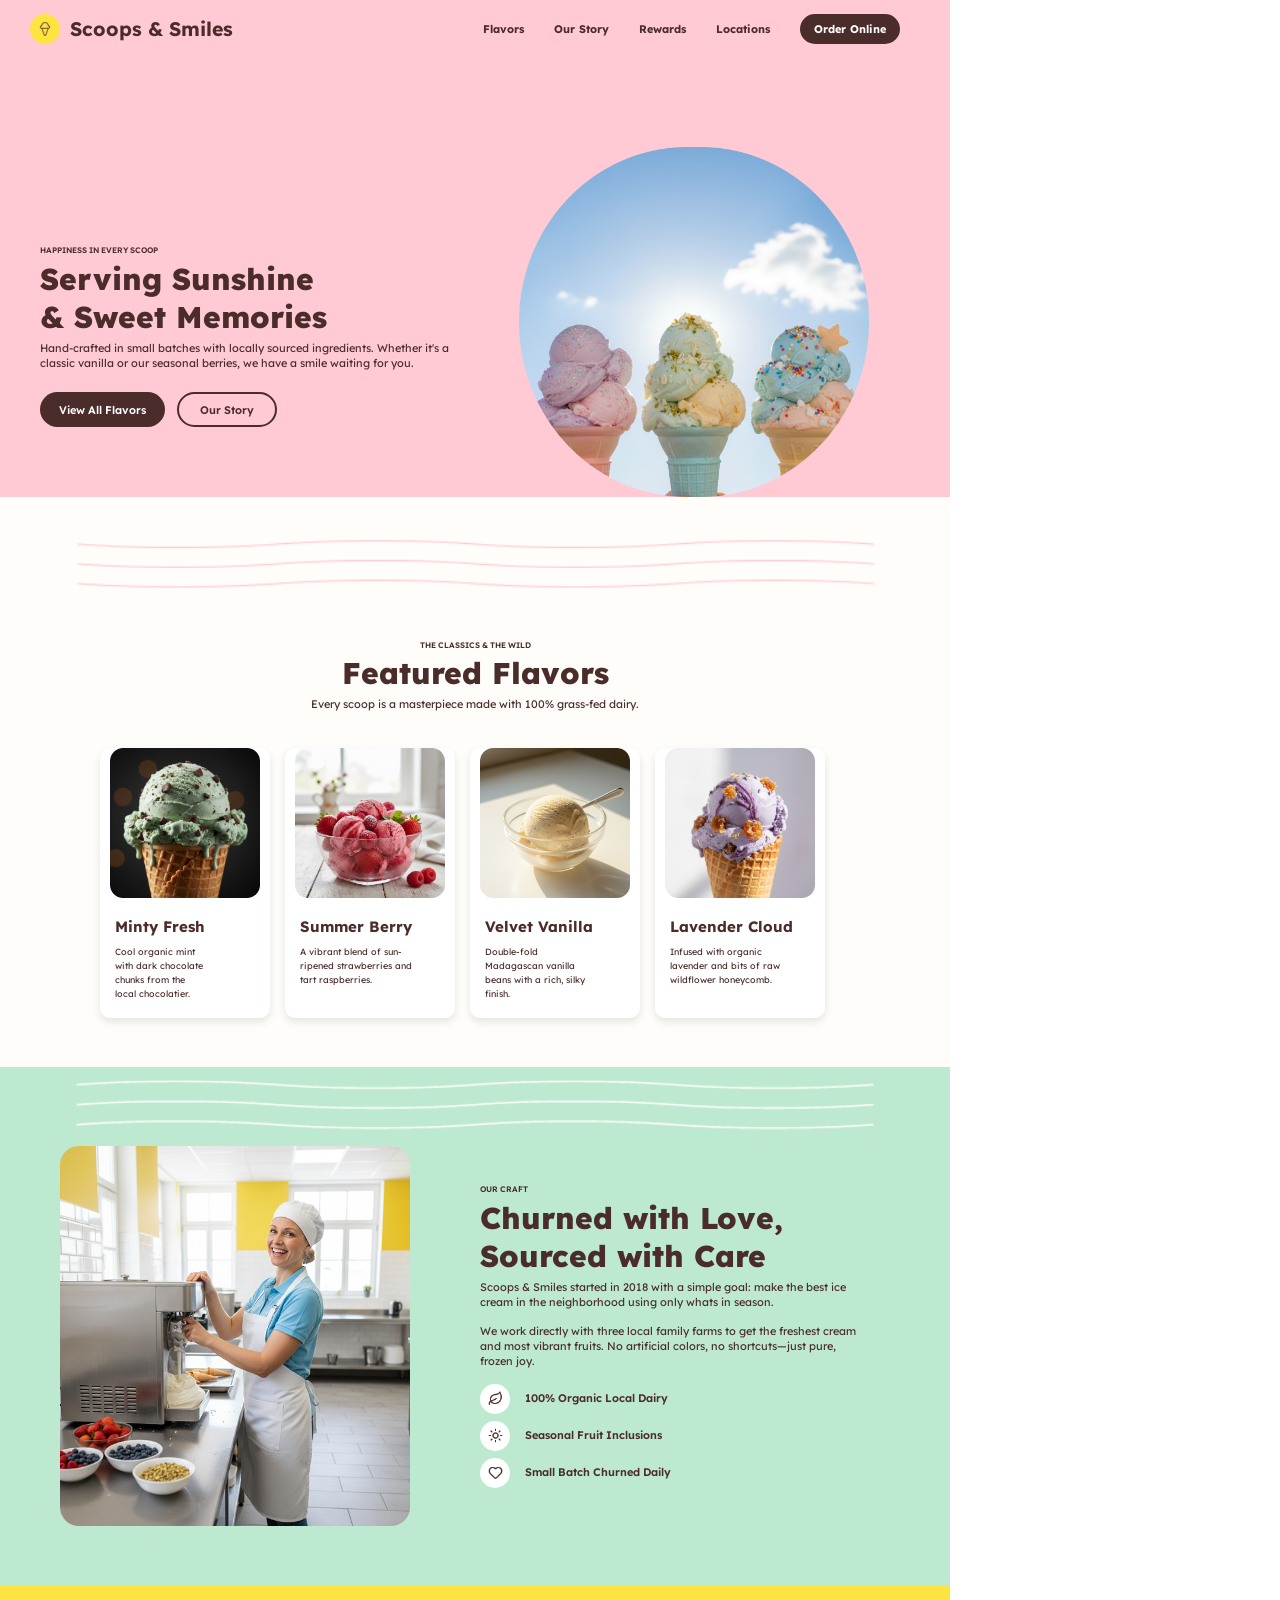
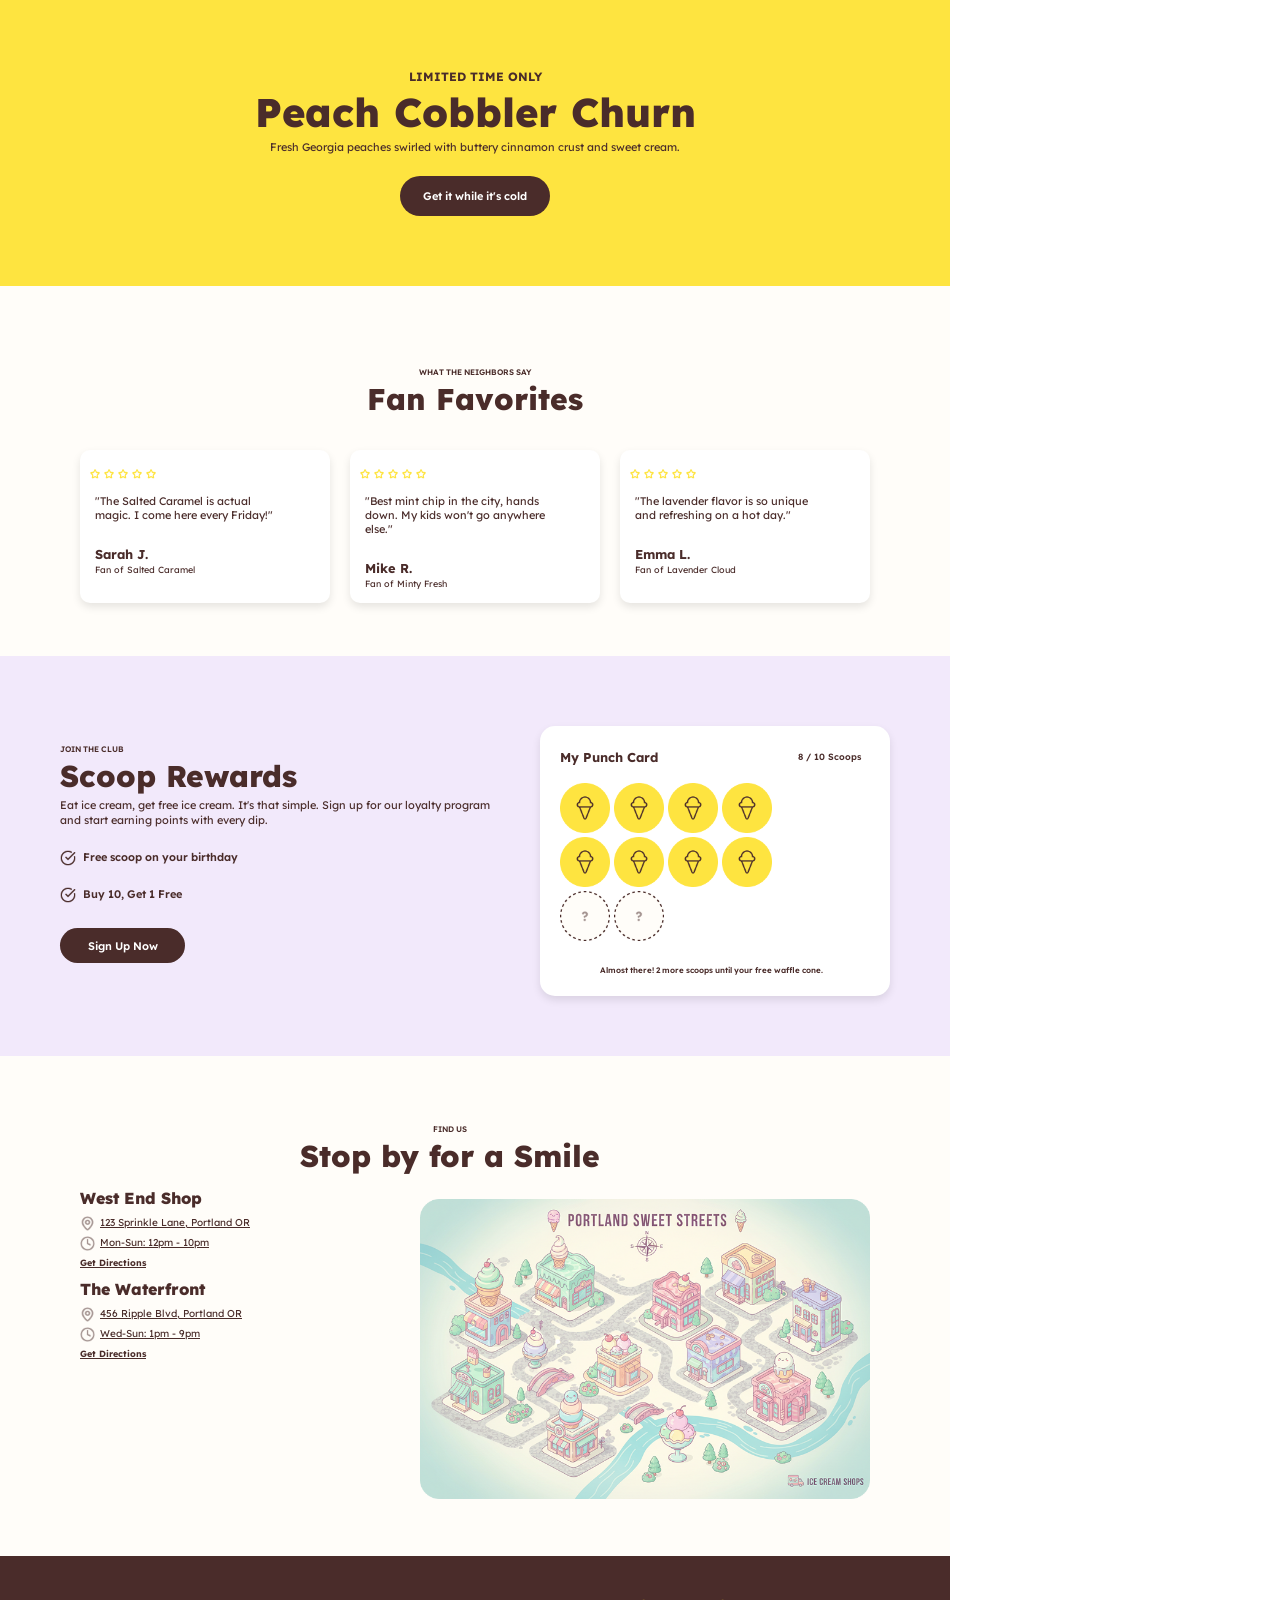
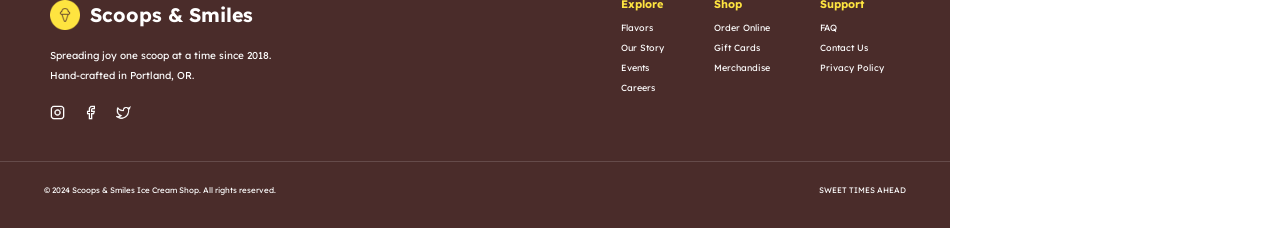
==== index.html @ a2f6dc8b "changed everything back so that formatting would be more consistent" ====
<!DOCTYPE html>
<html lang="en">
    <head>
        <meta charset="UTF-8">
        <title>Scoops and Smiles</title> 
        <!--link to favicon-->
        <link rel="icon" href="images/icecream-punch.png" type="image/png">
        <link rel="stylesheet" href="styles.css" />
    </head>

    <body>
        <div class="page-wrapper">
<!--------------------- NAV BAR --------------------------->
            <div class="navigation">
                <div class="heading">
                    <img src="images/icecream-punch.png" width="30" height="30">
                    <h2 class="title">Scoops & Smiles</h2>
                </div>

                <nav class="navbar">
                    <ul>
                        <li><a href="index.html#flavors">Flavors</a></li>
                        <li>Our Story</li>
                        <li><a href="index.html#rewards">Rewards</a></li>
                        <li><a href="index.html#smile">Locations</a></li>
                        <li class="button">Order Online</li>
                    </ul>
                </nav>
            </div>
<!--------------------- SERVING SUNSHINE --------------------------->
            <div class="serving-sunshine">
                <div class="text">
                    <p class="pretext">HAPPINESS IN EVERY SCOOP</p>
                    <h1 class="main headers">Serving Sunshine <br> & Sweet Memories</h1>
                    <p class="description">Hand-crafted in small batches with locally sourced ingredients. Whether it's a <br>
                    classic vanilla or our seasonal berries, we have a smile waiting for you.</p>
                    <div class="buttons">
                        <button class="btn">View All Flavors</button>
                        <button class="btn2">Our Story</button>
                    </div>
                </div>

                <div class="image">
                    <img src="images/hero-image.png" alt="three ice cream cones" width="350" height="350">
                </div>
            </div>


<!--------------------- FEAATURED FLAVORS --------------------------->
            <!--id gives unique identifier to be used to link to section in navbar-->
            <div id="flavors" class="flavors">
                <div class="text">
                    <div class="image">
                        <img src="images/pin-waves.png" alt="pin waves decal" width="950">
                    </div>
                    <p class="pretext">THE CLASSICS & THE WILD</p>
                    <h1 class="main headers">Featured Flavors</h1>
                    <p class="description">Every scoop is a masterpiece made with 100% grass-fed dairy.</p>
                </div>

                <!-- cards -->
                <div class="card-container">
                    <div class="card">
                        <img src="images/minty-fresh-thumbnail.png" alt="Mint Ice Cream" width="150">
                        <div class="card-content">
                            <h3 class="card-labels">Minty Fresh</h3>
                            <p class="card-descriptions">Cool organic mint<br>
                            with dark chocolate<br>chunks from the<br>local chocolatier.</p>
                        </div>
                    </div>

                    <div class="card">
                        <img src="images/summer-berry-thumbnail.png" alt="Summer Berry Ice Cream" width="150">
                        <div class="card-content">
                            <h3 class="card-labels">Summer Berry</h3>
                            <p class="card-descriptions">A vibrant blend of sun-<br>ripened strawberries and<br>
                            tart raspberries.</p>
                        </div>
                    </div>

                    <div class="card">
                        <img src="images/velvet-vanilla-thumbnail.png" alt="Velvet Vanilla Ice Cream" width="150">
                        <div class="card-content">
                            <h3 class="card-labels">Velvet Vanilla</h3>
                            <p class="card-descriptions">Double-fold<br>Madagascan vanilla<br>
                            beans with a rich, silky<br>finish.</p>
                        </div>
                    </div>

                    <a href="lavender.html" class="card">
                        <img src="images/lavender-cloud-thumbnail.png" alt="Lavender Cloud Ice Cream" width="150">
                        <div class="card-content">
                            <h3 class="card-labels">Lavender Cloud</h3>
                            <p class="card-descriptions">Infused with organic<br>lavender and bits of raw<br>
                            wildflower honeycomb.</p>
                        </div>
                    </a>
                </div>
            </div>



<!--------------------- CHURNED WITH LOVE --------------------------->
            <!-- pin waves image sits between flavors and churned layers-->
            <div class="image-churned">
                <img src="images/pin-waves-churned.png" alt="pin waves decal" width="950">
            </div>
            <!-- pin waves image sits between flavors and churned layers-->



            <div class="churned">
                <div class="image">
                    <img src="images/churned-with-love.png" alt="woman making ice cream" width="350" height="380">
                </div>

                <div class="text">
                    <p class="pretext">OUR CRAFT</p>
                    <h1 class="main headers">Churned with Love, <br> Sourced with Care</h1>
                    <p class="description">Scoops & Smiles started in 2018 with a simple goal: make the best ice <br>
                    cream in the neighborhood using only whats in season.</p>
                    <p class="description 2">We work directly with three local family farms to get the freshest cream<br>
                    and most vibrant fruits. No artificial colors, no shortcuts&mdash;just pure,<br>
                frozen joy.</p>
                    <div class="tips">
                        <div class="image-tips">
                            <img src="images/leaf.png" width="15px" height="15px">
                        </div>
                        <p class="tips">100% Organic Local Dairy</p>
                    </div>
                    <div class="tips">
                        <div class="image-tips">
                            <img src="images/sun.png" width="15px" height="15px">
                        </div>
                        <p class="tips">Seasonal Fruit Inclusions</p>
                    </div>
                    <div class="tips">
                        <div class="image-tips">
                            <img src="images/heart.png" width="15px" height="15px">
                        </div>
                        <p class="tips">Small Batch Churned Daily</p>
                    </div>
                </div>

                
            </div>



<!--------------------- PEACH COBBLER CHURN --------------------------->
            <div class="peach">
                <div class="text">
                    <p class="pretext">LIMITED TIME ONLY</p>
                    <h1 class="main headers">Peach Cobbler Churn</h1>
                    <p class="description">Fresh Georgia peaches swirled with buttery cinnamon crust and sweet cream.</p>
                </div>
                <div class="buttons">
                    <button class="btn">Get it while it's cold</button>
                </div>
            </div>




<!--------------------- FAN FAVORITES --------------------------->
            <div class="fanfaves">
                <div class="text">
                    <p class="pretext">WHAT THE NEIGHBORS SAY</p>
                    <h1 class="main headers">Fan Favorites</h1>
                </div>

                <!--cards-->
                <div class="card-container">
                    <div class="card">
                        <div class="image-star">
                            <img src="images/star.png" alt="Five stars" width="10">
                            <img src="images/star.png" alt="Five stars" width="10">
                            <img src="images/star.png" alt="Five stars" width="10">
                            <img src="images/star.png" alt="Five stars" width="10">
                            <img src="images/star.png" alt="Five stars" width="10">
                        </div>
                        <div class="card-content">
                            <p class="card-descriptions">"The Salted Caramel is actual<br>
                            magic. I come here every Friday!"</p>
                            <h3 class="card-labels">Sarah J.</h3>
                            <p class="card-subtext">Fan of Salted Caramel</p>
                        </div>
                    </div>

                    <div class="card">
                        <div class="image-star">
                            <img src="images/star.png" alt="Five stars" width="10">
                            <img src="images/star.png" alt="Five stars" width="10">
                            <img src="images/star.png" alt="Five stars" width="10">
                            <img src="images/star.png" alt="Five stars" width="10">
                            <img src="images/star.png" alt="Five stars" width="10">
                        </div>
                        <div class="card-content">
                            <p class="card-descriptions">"Best mint chip in the city, hands<br>
                            down. My kids won't go anywhere<br>else."</p>
                            <h3 class="card-labels">Mike R.</h3>
                            <p class="card-subtext">Fan of Minty Fresh</p>
                        </div>
                    </div>

                    <div class="card">
                        <div class="image-star">
                            <img src="images/star.png" alt="Five stars" width="10">
                            <img src="images/star.png" alt="Five stars" width="10">
                            <img src="images/star.png" alt="Five stars" width="10">
                            <img src="images/star.png" alt="Five stars" width="10">
                            <img src="images/star.png" alt="Five stars" width="10">
                        </div>
                        <div class="card-content">
                            <p class="card-descriptions">"The lavender flavor is so unique<br>
                            and refreshing on a hot day."</p>
                            <h3 class="card-labels">Emma L.</h3>
                            <p class="card-subtext">Fan of Lavender Cloud</p>
                        </div>
                    </div>
                </div>
            </div>




<!--------------------- SCOOP REWARDS --------------------------->
            <div id="rewards" class="scoop-rewards">
<!--made rewards-content and punch-card siblings so that they can sit horizontally in a flex box-->
                <div class="rewards">
                    <div class="text">
                        <p class="pretext">JOIN THE CLUB</p>
                        <h1 class="main headers">Scoop Rewards</h1>
                        <p class="description">Eat ice cream, get free ice cream. It's that simple. Sign up for our loyalty program<br>
                        and start earning points with every dip.</p>

                        
                        <div class="reqs">
                            <img src="images/check-circle.png" width="16" height="16">
                            <p class="reqs">Free scoop on your birthday</p>
                        </div>
                        <div class="reqs">
                            <img src="images/check-circle.png" width="16" height="16">
                            <p class="reqs">Buy 10, Get 1 Free</p>
                        </div>
                        

                    </div>

                    <div class="buttons">
                        <button class="btn">Sign Up Now</button>
                    </div>

                </div>

                <!--punch card-->
                <div class="card-container">
                    <div class="card">
                        <div class="card-content">
                            <div class="card-heading">
                                <h3 class="card-title">My Punch Card</h3>
                                <p class="side-text">8 / 10 Scoops</p>
                            </div>
                            <div class="card-row">
                                <img src="images/icecream-punch.png" width="50" height="50">
                                <img src="images/icecream-punch.png" width="50" height="50">
                                <img src="images/icecream-punch.png" width="50" height="50">
                                <img src="images/icecream-punch.png" width="50" height="50">
                            </div>
                            <div class="card-row">
                                <img src="images/icecream-punch.png" width="50" height="50">
                                <img src="images/icecream-punch.png" width="50" height="50">
                                <img src="images/icecream-punch.png" width="50" height="50">
                                <img src="images/icecream-punch.png" width="50" height="50">
                            </div>
                            <div class="card-row">
                                <img src="images/icrecream-punch-blank.png" width="50" height="50">
                                <img src="images/icrecream-punch-blank.png" width="50" height="50">
                            </div>
                            <div class="card-heading">
                                <p class="subtext">Almost there! 2 more scoops until your free waffle cone.</p>
                            </div>
                        </div>

                    </div>
                </div>

            </div>




<!--------------------- STOP BY FOR A SMILE --------------------------->
            <div id="smile" class="smile">
                <div class="text">
                    <p class="pretext">FIND US</p>
                    <h1 class="main headers">Stop by for a Smile</h1>
                </div>

                <div class="locations">
                    <h3 class="location">West End Shop</h3>
                    <div class="address">
                        <img src="images/map-pin.png" width="15" height="15">
                        <p class="addr"><u>123 Sprinkle Lane, Portland OR</u></p>
                    </div>
                    <div class="address">
                        <img src="images/clock.png" width="15" height="15">
                        <p class="addr"><u>Mon-Sun: 12pm - 10pm</u></p>
                    </div>
                    <div class="directions"><u><b>Get Directions</b></u></div>
                    
                    <h3 class="location">The Waterfront</h3>
                    <div class="address">
                        <img src="images/map-pin.png" width="15">
                        <p class="addr"><u>456 Ripple Blvd, Portland OR</u></p>
                    </div>
                    <div class="address">
                        <img src="images/clock.png" width="15">
                        <p class="addr"><u>Wed-Sun: 1pm - 9pm</u></p>
                    </div>
                    <div class="directions"><u><b>Get Directions</b></u></div>
                </div>

                <div class="image">
                    <img src="images/map.png" alt="woman making ice cream" width="450" height="300">
                </div>
            </div>



<!--------------------- FOOTER --------------------------->
            <div class="footer-section">
            <!-- siblings so that they sit horizontally in a flexbox-->
            <div class="footer">
                <div class="left-section">
                    <div class="heading">
                        <img src="images/icecream-punch.png" width="30" height="30">
                        <h2 class="title">Scoops & Smiles</h2>
                    </div>
                    <p class="description">Spreading joy one scoop at a time since 2018.<br>
                    Hand-crafted in Portland, OR.</p>
                    <div class="socials">
                        <img src="images/instagram.png" width="15" height="15">
                        <img src="images/facebook.png" width="15" height="15">
                        <img src="images/twitter.png" width="15" height="15">
                    </div>
                </div>

                <div class="right-section">
                    <div class="one-third">
                        <h3 class="heading"><b>Explore</b></h3>
                        <p class="subtext">Flavors</p>
                        <p class="subtext">Our Story</p>
                        <p class="subtext">Events</p>
                        <p class="subtext">Careers</p>
                    </div>
                    <div class="one-third">
                        <h3 class="heading"><b>Shop</b></h3>
                        <p class="subtext">Order Online</p>
                        <p class="subtext">Gift Cards</p>
                        <p class="subtext">Merchandise</p>
                    </div>
                    <div class="one-third">
                        <h3 class="heading"><b>Support</b></h3>
                        <p class="subtext">FAQ</p>
                        <p class="subtext">Contact Us</p>
                        <p class="subtext">Privacy Policy</p>
                    </div>
                </div>
            </div>

            <div class="footer-bottom">
                <p>© 2024 Scoops & Smiles Ice Cream Shop. All rights reserved.</p>
                <p>SWEET TIMES AHEAD</p>
            </div>
        </div>

    </body>


</html>
---- styles.css ----
/*----------------- overall structure --------------------*/
/* @import url('https://fonts.googleapis.com/css2?family=Inter:wght@500,600,800&display=swap'); */
@import url('https://fonts.googleapis.com/css2?family=Lexend+Deca:wght@100..900&display=swap'); /* main header and pretext font */
@import url('https://fonts.googleapis.com/css2?family=Figtree:ital,wght@0,300..900;1,300..900&family=Lexend+Deca:wght@100..900&display=swap'); /*descriptions font*/
body {
    margin: 0;
    /* font-family: 'Inter', sans-serif; */
    color: #4A2C2A;
    max-width:fit-content;

    /* claude-given fix for scaling & viewport issues*/
    overflow-x: hidden;
}

/* last minute fix for improper website scaling */
.page-wrapper{
    width: 950px;
    transform-origin: top left;
    transform: scale(calc(100vw / 950px));
}


.pretext {
    font-family: "Lexend Deca", sans-serif;
    font-optical-sizing: auto;
    font-style: normal;
    font-weight: 600;
    font-size: 8px;
    margin-bottom: 3px;
}

.main.headers { /* class selector for all main headers */
    font-family: "Lexend Deca", sans-serif;
    font-optical-sizing: auto;
    font-style: normal;
    font-weight: 800;
    font-size: 30px;
    margin-top: 2px;
    margin-bottom: 2px;
}

.description {
    font-family: "Lexend Deca", sans-serif;
    font-optical-sizing: auto;
    font-style: normal;
    font-weight: 400;
    font-size: 11px;
    margin-top: 3px;
    line-height: 15px;
}

/* might be useless */
.buttons {
    font-family: "Lexend Deca", sans-serif;
    font-optical-sizing: auto;
    font-style: normal;
}

/* Hover effect for all cards on the page*/
.card:hover {
    transform: translateY(-5px);
    box-shadow: 0 8px 16px rgba(0,0,0,0.2);
}

/*----------------- navigation specific overrides ------------*/

.navigation {
    display: flex;
    font-family: "Lexend Deca", sans-serif;
    font-optical-sizing: auto;
    font-style: normal;
    gap: 250px;
    padding-left: 30px;
    align-items: center;
    background-color:#FFCAD4;
}

.navigation .heading{
    display: flex;
    align-items: center;
    gap: 10px;
    font-size: 13px;
}

.navigation .navbar ul {
    display: flex;
    align-items: center;
    gap: 30px;
    font-size: 11px;
    font-weight: 700;
    list-style: none;
    margin: 0;
    padding: 0;
}

.navigation .navbar a {
    text-decoration: none; /* Remove underline from link */
    color: inherit; /* Keep text color */
}

.navigation .navbar .button {
    display: flex;
    align-items: center;
    justify-content: center;
    color: white;
    border-radius: 20px;
    height: 30px;
    width: 100px;
    background-color: #4A2C2A;
}


/*----------------- serving sunshine specific overrides ------------*/

.serving-sunshine .text{
    display: flex;
    flex-direction: column; /* text blocks and buttons on top of e/o */
    margin-top: 180px;
}

.serving-sunshine .buttons{
    display: flex;
    gap: 12px;
    margin-top: 10px;
}

.serving-sunshine .buttons .btn{
    font-family: "Lexend Deca", sans-serif;
    font-optical-sizing: auto;
    font-style: normal;
    font-size: 11px;
    font-weight: 600;
    color: white;
    border: 6px;
    border-radius: 20px;
    height: 35px;
    width: 125px;
    background-color: #4A2C2A;
}

.serving-sunshine .buttons .btn2{
    font-family: "Lexend Deca", sans-serif;
    font-optical-sizing: auto;
    font-style: normal;
    font-size: 11px;
    font-weight: 600;
    color: #4A2C2A;
    border-style: solid;
    border-width: 2px;
    border-color: #4A2C2A;
    border-radius: 20px;
    height: 35px;
    width: 100px;
    background-color: #FFCAD4 ;
}

.serving-sunshine .image{
    padding-left: 70px;
    padding-top: 90px;
}

.serving-sunshine {
    background-color: #FFCAD4;
    display: flex; /* horiztonal layout by default*/
    align-items: flex-start; /* controls vertical position */
    justify-content: flex-start;    /* controls horizontal position position (defaults to flex-direction:row) */
    height: 440px;
    padding-left: 40px;
    
    
}

/*----------------- flavors specific overrides ------------*/

.flavors .text{
    display: flex;
    flex-direction: column;
    
}

.flavors .pretext{
    margin-bottom: 2px;
}

.flavors .main.headers{
    margin-top: 2px;
}

.flavors .image {
    display: flex;
    padding-bottom: 30px;
}

.flavors .card-container{
    display: flex;
    gap: 15px;
    justify-content: space-between;
    align-items: flex-end;
    margin-left: 100px;
    margin-top: 25px;
    margin-bottom: 20px;
}

.flavors .card-container .card {
    background-color: #fff;
    border-radius: 10px;
    box-shadow: 0 4px 8px rgba(0,0,0,0.1);
    width: 170px;
    height: 270px;

    /* for link to flavor page*/
    text-decoration: none; /* Remove underline from link */
    color: inherit; /* Keep text color */
}

.flavors .card-container .card .card-content{
    font-family: "Lexend Deca", sans-serif;
    font-optical-sizing: auto;
    font-style: normal;
    text-align: left;
    font-size: 11px;
    margin-left: 15px;
}

.flavors .card-container .card .card-content .card-labels{
    font-size: 15px;
    margin-bottom: 0px;
}

.flavors .card-container .card .card-content .card-descriptions{
    font-size: 9px;
    margin-bottom: 0px;
    line-height: 14px;
}


.flavors {
    background-color: #FFFDF9;
    display: flex;
    flex-direction: column;
    align-items: flex-start;
    justify-content: center;
    text-align: center;
    height: 570px;
}

/*----------------- churned specific overrides ------------*/
.churned .text{
    display: flex;
    flex-direction: column;
    margin-top: 30px;
}

.churned .image{
    padding-right: 70px; /*space between image and text */
}

.churned .tips{
    display: flex;
    justify-content: left;
    align-items: center;
    gap: 15px;

    /* tip labels or text */
    font-family: "Lexend Deca", sans-serif;
    font-optical-sizing: auto;
    font-style: normal;
    font-weight: 600;
    font-size: 11px;
    line-height: 15px;
}

.churned .tips .image-tips{
    display: flex;
    align-items: center;
    justify-content: center;
    background-color: white;
    border-radius: 20px;
    width: 30px;
    height: 30px;
}

.churned {
    background-color: #BDE9D1;
    display: flex;
    align-items: flex-start;
    padding-top: 5px;
    justify-content: flex-start;
    padding-left: 60px;
    height: 440px;
}

.image-churned{
    display: flex;
    flex-direction: column;
}

/*----------------- peach specific overrides ------------*/

.peach .text .pretext {
    font-size: 12px;
    font-weight: 700;
}
.peach .main.headers{
    font-size: 40px;
}

.peach .buttons {
    margin-top: 10px;
}

.peach .buttons .btn{
    font-family: "Lexend Deca", sans-serif;
    font-optical-sizing: auto;
    font-style: normal;
    font-size: 11px;
    font-weight: 600;
    color: white;
    border: 6px;
    border-radius: 20px;
    height: 40px;
    width: 150px;
    background-color: #4A2C2A;
}

.peach {
    background-color: #FEE440;
    display: flex;
    flex-direction: column;
    align-items: center;
    justify-content: center;
    text-align: center;
    height: 300px;
}

/*----------------- fanfaves specific overrides ------------*/

.fanfaves .card-container{
    display: flex;
    gap: 20px;
    text-align: left;
    margin-top: 30px;
    align-items: stretch;
}

.fanfaves .card-container .card{
    background-color: #fff;
    border-radius: 10px;
    box-shadow: 0 4px 8px rgba(0,0,0,0.1);
    overflow: hidden;
    width: 250px;
    /*height: 150px;*/
    display: flex;
    flex-direction: column;
    flex: 1;
}

.fanfaves .card-container .card .image-star{
    margin-left: 10px;
    margin-top: 15px;
}

.fanfaves .card-container .card .card-content{
    display: flex;
    flex-direction: column;
    font-family: "Lexend Deca", sans-serif;
    font-optical-sizing: auto;
    font-style: normal;
    text-align: left;
    font-size: 11px;
    margin-left: 15px;
    margin-bottom: 5px;
    flex-grow: 1;
}

.fanfaves .card-container .card .card-content .card-subtext{
    margin-top: -10px;
    font-size: 9px;
}

.fanfaves {
    background-color: #FFFDF9;
    display: flex;
    flex-direction: column;
    align-items: center;
    padding-top: 20px;
    justify-content: center;
    text-align: center;
    height: 350px;
}

/*----------------- rewards specific overrides ------------*/

.rewards .reqs{
    display: flex;
    align-items: center;
    gap: 7px;

    /* tip labels or text */
    font-family: "Lexend Deca", sans-serif;
    font-optical-sizing: auto;
    font-style: normal;
    font-weight: 600;
    font-size: 11px;
    line-height: 15px;
}

.rewards .buttons .btn{
    font-family: "Lexend Deca", sans-serif;
    font-optical-sizing: auto;
    font-style: normal;
    font-size: 11px;
    font-weight: 600;
    color: white;
    border: 6px;
    border-radius: 20px;
    height: 35px;
    width: 125px;
    background-color: #4A2C2A;
    margin-top: 15px;
}

.rewards .card-container{
    display: flex;
    text-align: left;
}

.scoop-rewards .card-container .card{
    background-color: #fff;
    border-radius: 15px;
    box-shadow: 0 4px 8px rgba(0,0,0,0.1);
    overflow: hidden;
    width: 350px;
    height: 270px;
    
    margin-top: 70px;
    margin-left: 50px;
}

.scoop-rewards .card-container .card .card-content{
    margin-left: 20px;
    margin-top: 10px;
}

.scoop-rewards .card-container .card .card-content .card-heading{
    display:flex;
    align-items: center;
    gap: 140px;
/* font used for card*/
    font-family: "Lexend Deca", sans-serif;
    font-optical-sizing: auto;
    font-style: normal;
    font-size: 11px;
    font-weight: 600;
    color: #4A2C2A;

    margin-bottom: 5px;
}

.scoop-rewards .card-container .card .card-content .card-heading .side-text{
    font-size: 9px;
}

.scoop-rewards .card-container .card .card-content .card-heading .subtext{
    font-size: 8px;
    margin-left: 40px;
    margin-top: 20px;
}



.rewards {
    display: flex;
    flex-direction: column;
    align-items: flex-start; /* vertical alignment */
    padding-top: 80px;
    justify-content: flex-start; /* horizontal alignment */
    padding-left: 60px;
    text-align: left;
    height: 320px;
}

.scoop-rewards{
    display: flex;
    background-color: #F2E9FB;
}

/*----------------- smile specific overrides ------------*/

.smile .main.headers{
}

.smile .locations {
    display: flex;
    flex-direction: column;
    text-align: left;
    justify-content: flex-start;
    margin-left: -220px;

    font-family: "Lexend Deca", sans-serif;
    font-optical-sizing: auto;
    font-style: normal;
    line-height: 10px;
    
    
}

.smile .locations .location{
    margin-bottom: 5px;
    font-size: 16px;
    font-weight: 800;
}

.smile .locations .address{
    display: flex;
    align-items: center;
    margin-bottom: -10px;
    gap: 5px;
    font-size: 10px;
    font-weight: 400;
}

.smile .locations .directions{
    font-size: 9px;
    margin-top: 10px;
}

.smile .image{
    margin-top: -160px; /*negative because of default positive padding*/
    padding-left: 120px;
}
.smile {
    background-color: #FFFDF9;
    display: flex;
    flex-direction: column; /* makes text and image stack on top of e/o, instead of side by side */
    align-items: flex-start;
    padding-top: 60px;
    justify-content: flex-start;
    padding-left: 300px;
    text-align: center;
    height: 440px;
}

/*----------------- footer specific overrides ------------*/

.footer-section{
    background-color: #4A2C2A;
    font-family: "Lexend Deca", sans-serif;
    font-optical-sizing: auto;
    font-style: normal;
    color: white;

}
.footer {
    display: flex;
    gap: 350px;
    padding-left: 50px;
    padding-top: 30px;
    height: 150px;
}

.footer .left-section{
    display: flex;
    flex-direction: column;
}

.footer .left-section .heading{
    display: flex;
    align-items: center;
    gap: 10px;
    font-size: 13px;
}

.footer .left-section .description{
    font-size: 10px;
    line-height: 20px;
}

.footer .left-section .socials{
    display: flex;
    gap: 18px;
    margin-top: 9px;
}

.footer .right-section{
    display: flex;
    gap: 50px;
    font-size: 9px;
}

.footer .right-section .heading{
    color: #FEE440;
    font-size: 11px;
}

.footer-section .footer-bottom {
    border-top: 1px solid rgba(255, 255, 255, 0.15); /* subtle line, matches dark bg */
    padding-top: 15px;
    margin-top: 25px;
    padding-bottom: 25px;
    display: flex;
    justify-content: space-evenly;
    gap: 500px;
    align-items: center;

    font-size: 8px;
}
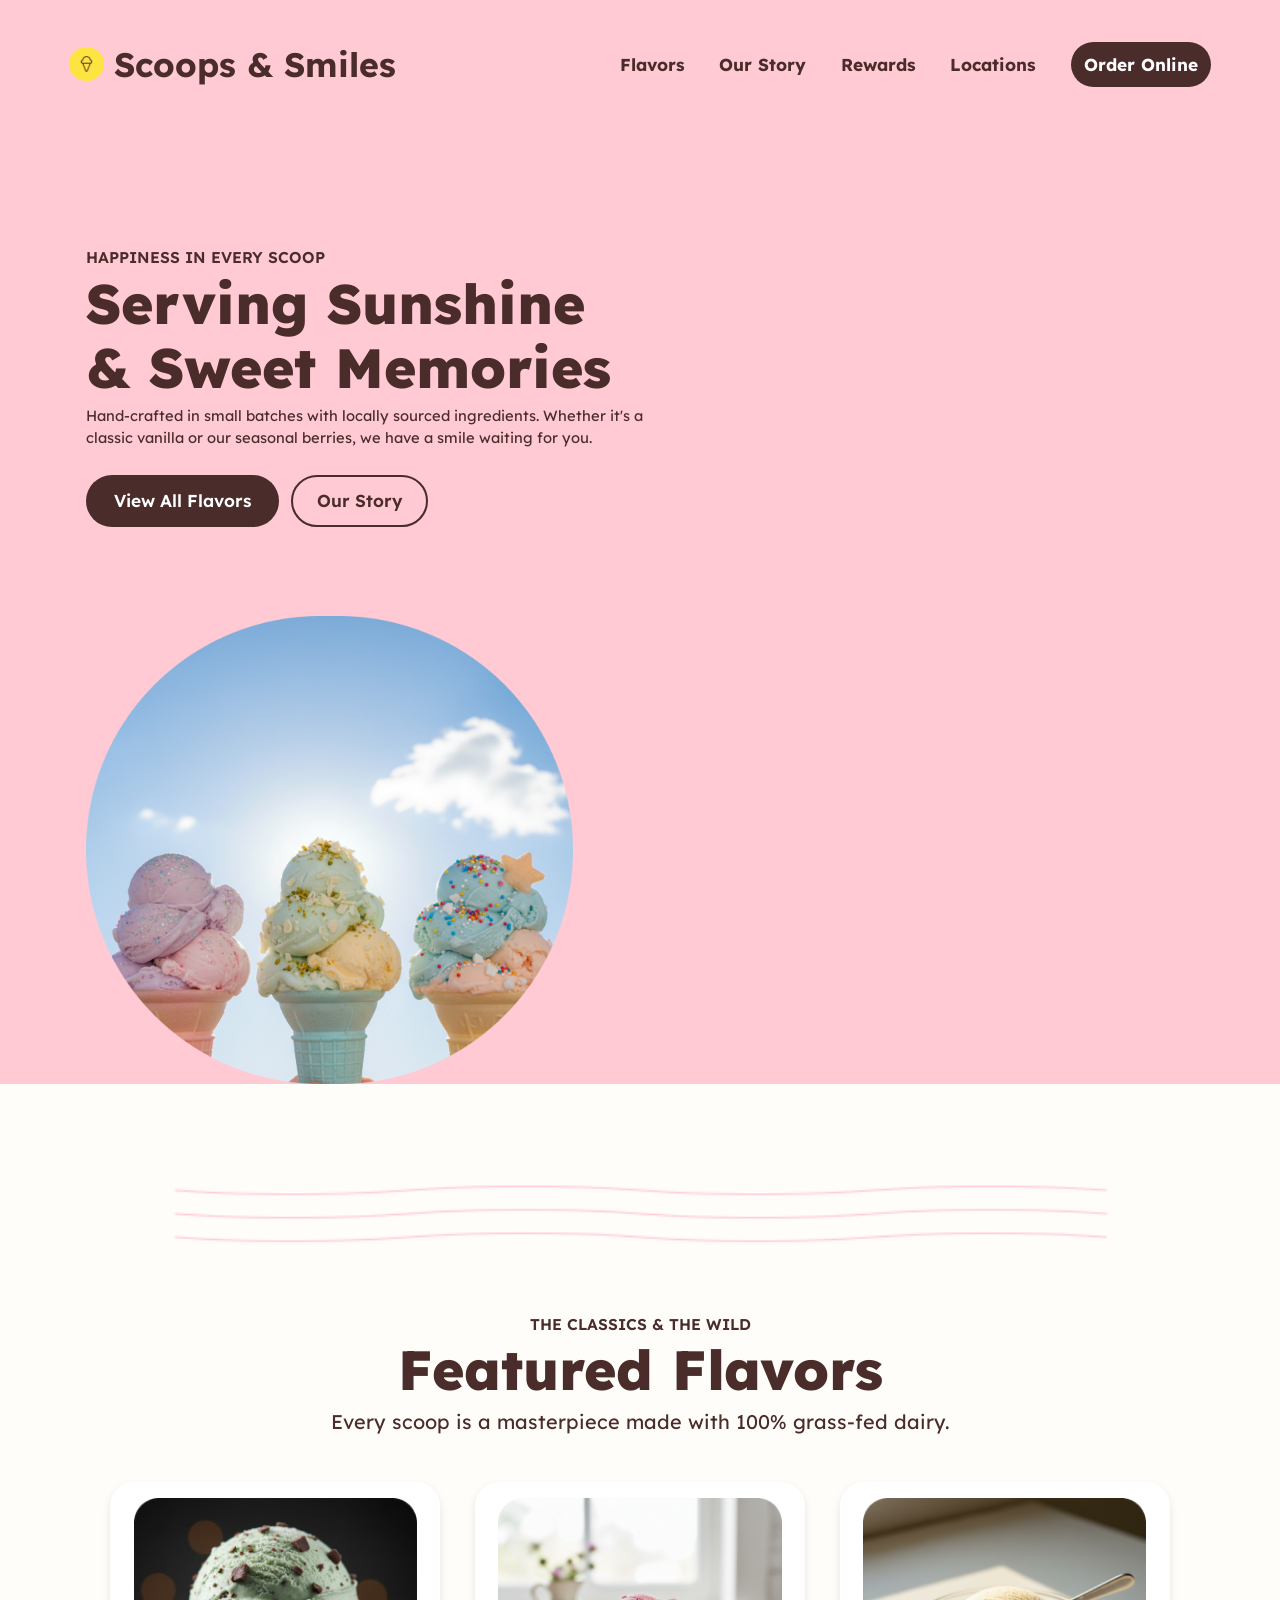
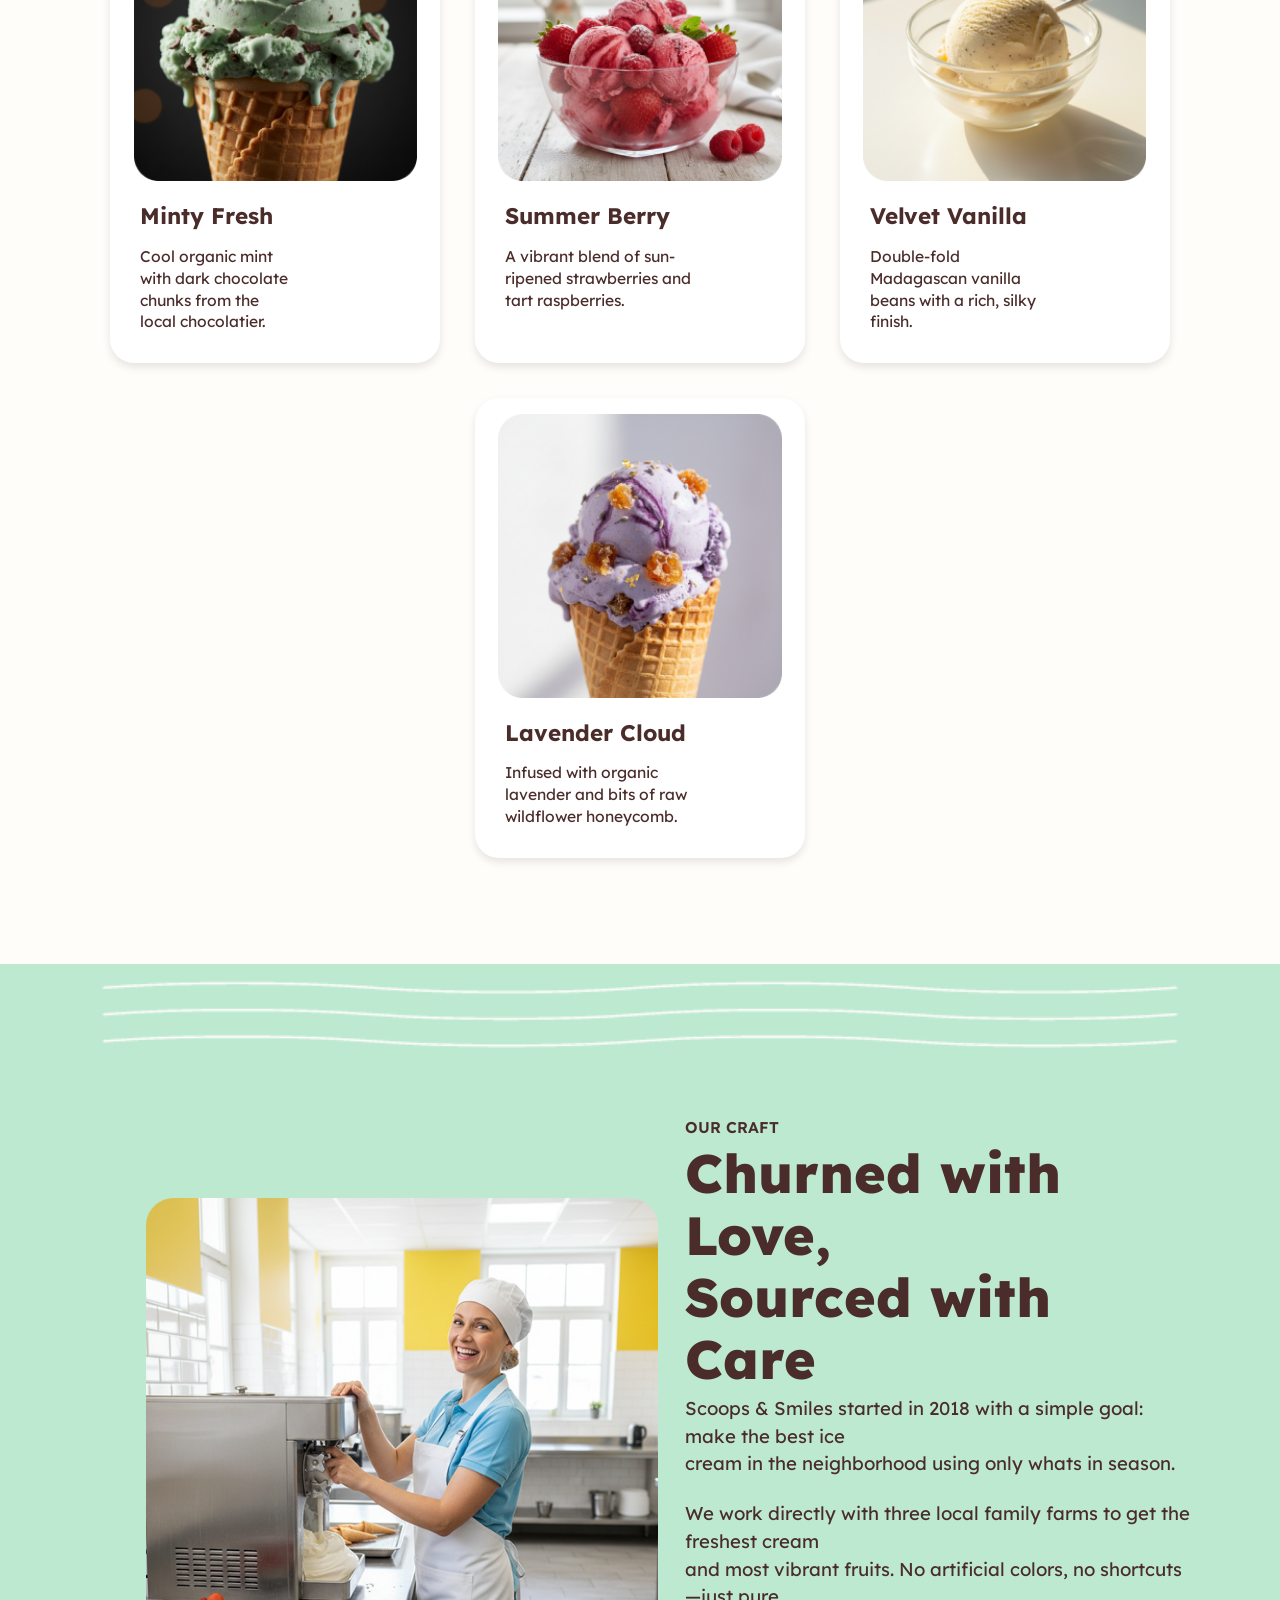
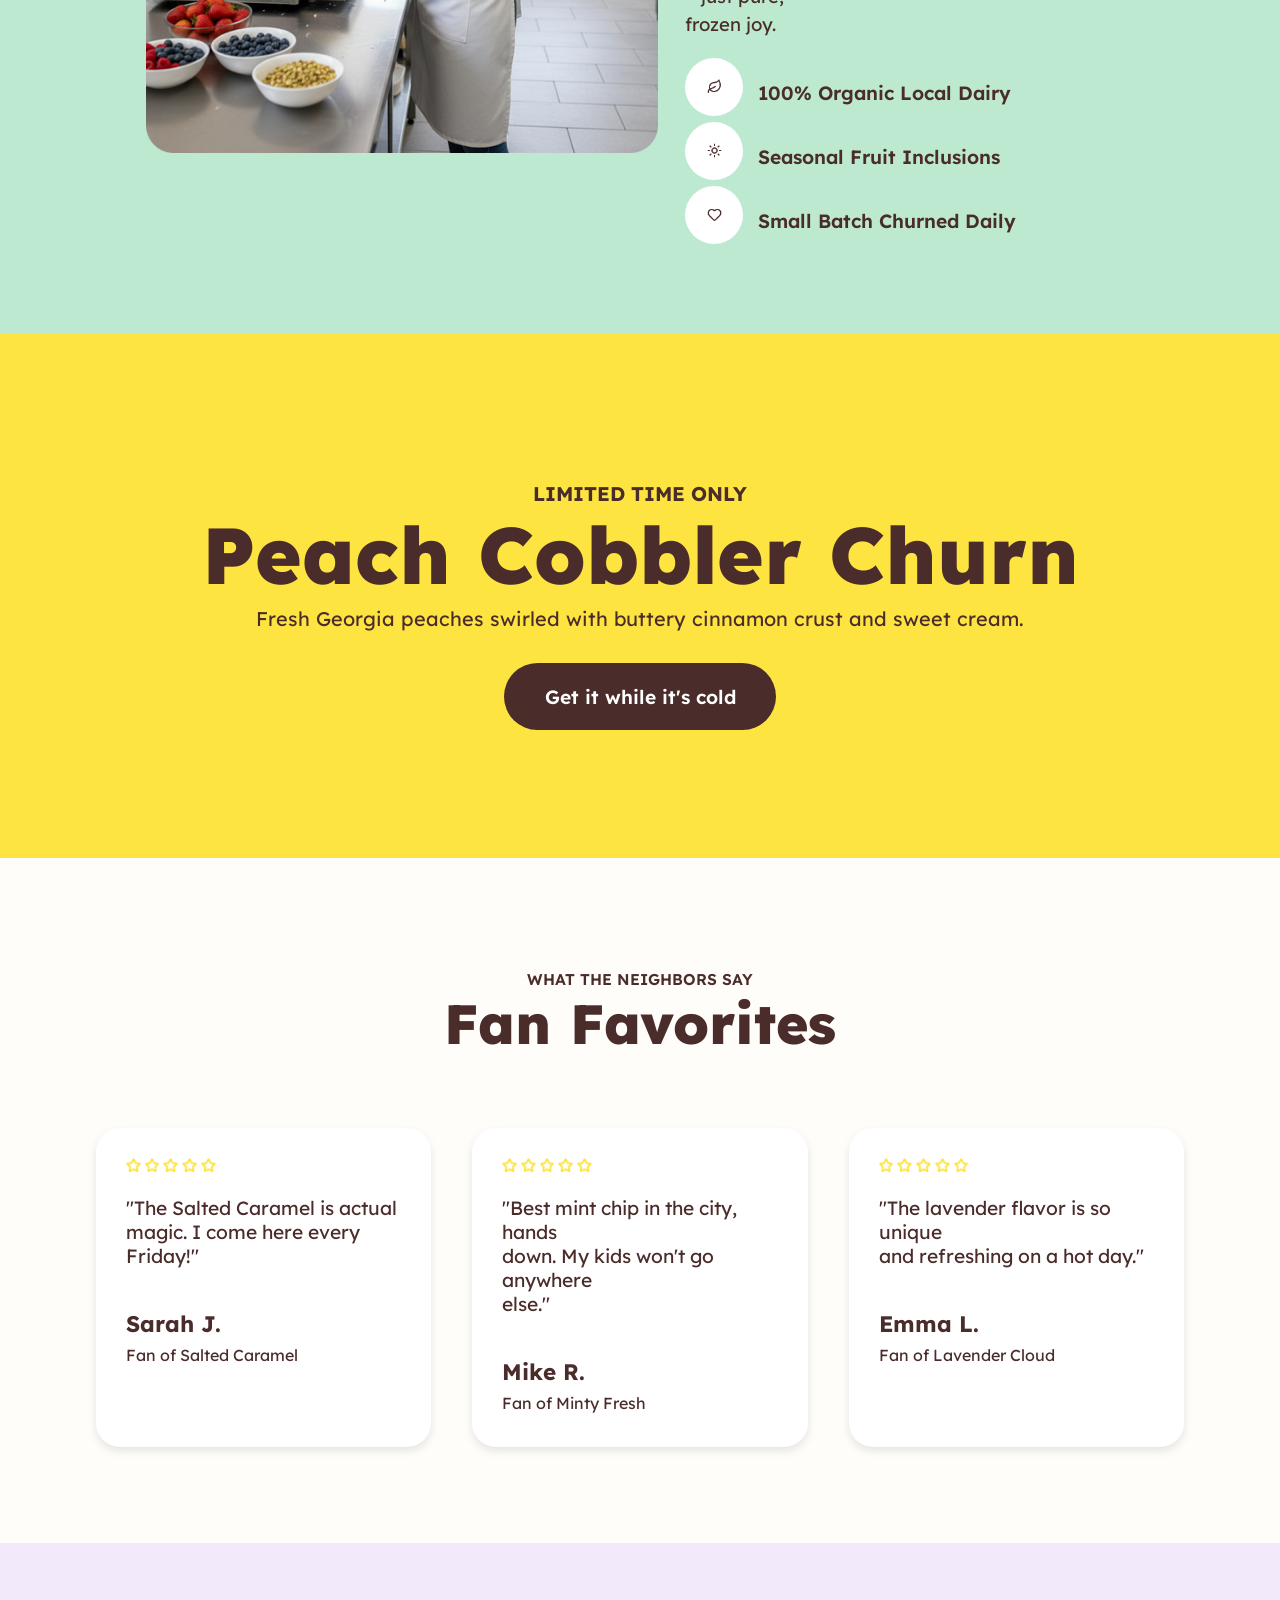
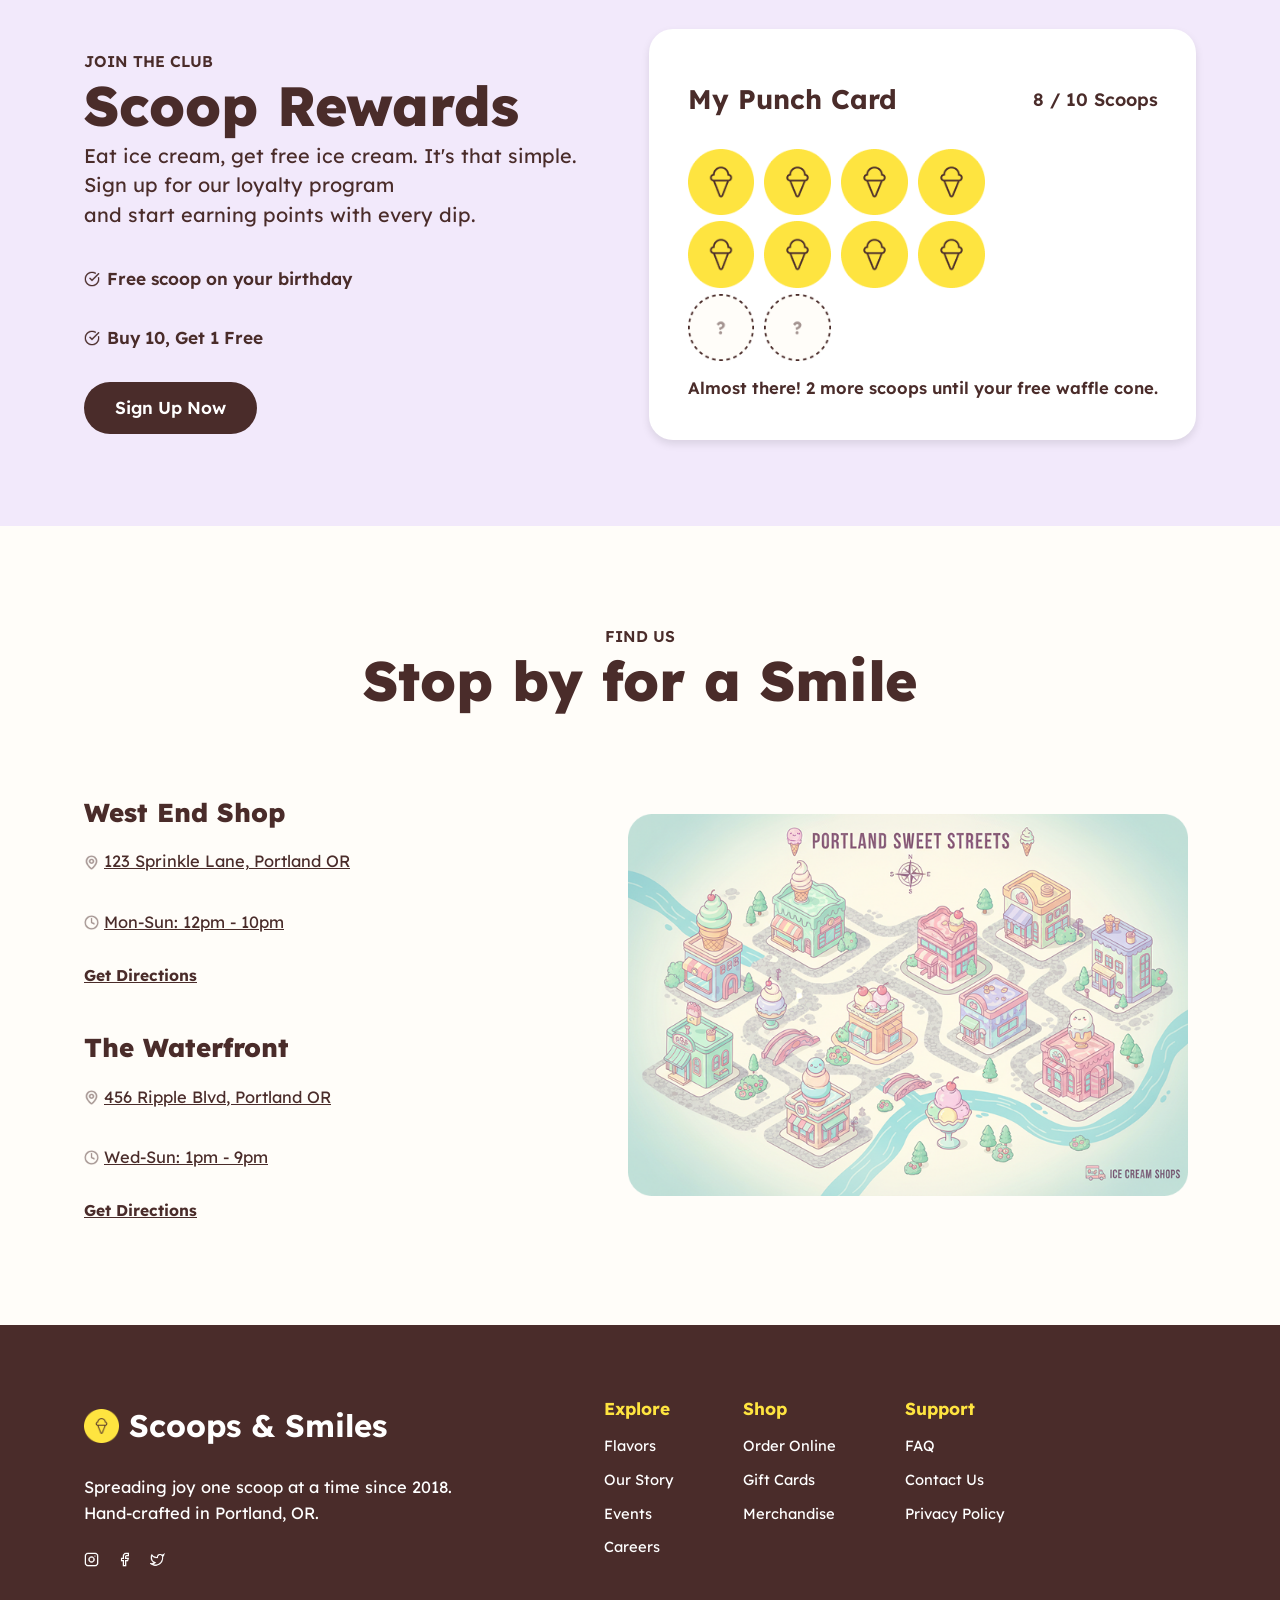
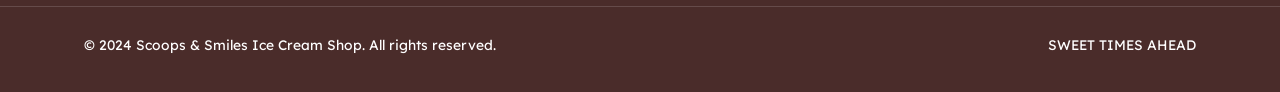
==== commit 53b38bb5: "added extra css file" ====
--- a/index.html
+++ b/index.html
@@ -2,17 +2,20 @@
 <html lang="en">
     <head>
         <meta charset="UTF-8">
+        <meta name="viewport" content="width=device-width, initial-scale=1.0">
         <title>Scoops and Smiles</title> 
         <!--link to favicon-->
         <link rel="icon" href="images/icecream-punch.png" type="image/png">
-        <link rel="stylesheet" href="styles.css" />
+        <link rel="stylesheet" href="styles3.css" />
     </head>
 
     <body>
         <div class="page-wrapper">
 <!--------------------- NAV BAR --------------------------->
+            <!-- REUSABLE component candidate: site navigation/header used across pages. -->
             <div class="navigation">
                 <div class="heading">
+                    <!-- REUSABLE component candidate: brand logo + site title. -->
                     <img src="images/icecream-punch.png" width="30" height="30">
                     <h2 class="title">Scoops & Smiles</h2>
                 </div>
@@ -35,6 +38,7 @@
                     <p class="description">Hand-crafted in small batches with locally sourced ingredients. Whether it's a <br>
                     classic vanilla or our seasonal berries, we have a smile waiting for you.</p>
                     <div class="buttons">
+                        <!-- REUSABLE component candidate: primary/secondary button pair. -->
                         <button class="btn">View All Flavors</button>
                         <button class="btn2">Our Story</button>
                     </div>
@@ -60,6 +64,7 @@
 
                 <!-- cards -->
                 <div class="card-container">
+                    <!-- REUSABLE component candidate: flavor card with image, title, and description. -->
                     <div class="card">
                         <img src="images/minty-fresh-thumbnail.png" alt="Mint Ice Cream" width="150">
                         <div class="card-content">
@@ -70,6 +75,7 @@
                     </div>
 
                     <div class="card">
+                        <!-- Same flavor card pattern; only the image/text changes. -->
                         <img src="images/summer-berry-thumbnail.png" alt="Summer Berry Ice Cream" width="150">
                         <div class="card-content">
                             <h3 class="card-labels">Summer Berry</h3>
@@ -79,6 +85,7 @@
                     </div>
 
                     <div class="card">
+                        <!-- Same flavor card pattern; only the image/text changes. -->
                         <img src="images/velvet-vanilla-thumbnail.png" alt="Velvet Vanilla Ice Cream" width="150">
                         <div class="card-content">
                             <h3 class="card-labels">Velvet Vanilla</h3>
@@ -88,6 +95,7 @@
                     </div>
 
                     <a href="lavender.html" class="card">
+                        <!-- Same flavor card pattern, but wrapped in a link for navigation. -->
                         <img src="images/lavender-cloud-thumbnail.png" alt="Lavender Cloud Ice Cream" width="150">
                         <div class="card-content">
                             <h3 class="card-labels">Lavender Cloud</h3>
@@ -122,6 +130,7 @@
                     <p class="description 2">We work directly with three local family farms to get the freshest cream<br>
                     and most vibrant fruits. No artificial colors, no shortcuts&mdash;just pure,<br>
                 frozen joy.</p>
+                    <!-- REUSABLE component candidate: icon + short text benefit/tip row. -->
                     <div class="tips">
                         <div class="image-tips">
                             <img src="images/leaf.png" width="15px" height="15px">
@@ -150,6 +159,7 @@
 <!--------------------- PEACH COBBLER CHURN --------------------------->
             <div class="peach">
                 <div class="text">
+                    <!-- REUSABLE component candidate: section heading block with pretext, title, and description. -->
                     <p class="pretext">LIMITED TIME ONLY</p>
                     <h1 class="main headers">Peach Cobbler Churn</h1>
                     <p class="description">Fresh Georgia peaches swirled with buttery cinnamon crust and sweet cream.</p>
@@ -171,6 +181,7 @@
 
                 <!--cards-->
                 <div class="card-container">
+                    <!-- REUSABLE component candidate: testimonial card with rating, quote, name, and subtitle. -->
                     <div class="card">
                         <div class="image-star">
                             <img src="images/star.png" alt="Five stars" width="10">
@@ -235,6 +246,7 @@
                         and start earning points with every dip.</p>
 
                         
+                        <!-- REUSABLE component candidate: checklist item with an icon and label. -->
                         <div class="reqs">
                             <img src="images/check-circle.png" width="16" height="16">
                             <p class="reqs">Free scoop on your birthday</p>
@@ -255,6 +267,7 @@
 
                 <!--punch card-->
                 <div class="card-container">
+                    <!-- REUSABLE component candidate: rewards punch card / progress card. -->
                     <div class="card">
                         <div class="card-content">
                             <div class="card-heading">
@@ -298,6 +311,7 @@
                 </div>
 
                 <div class="locations">
+                    <!-- REUSABLE component candidate: location block with name, address, hours, and directions link. -->
                     <h3 class="location">West End Shop</h3>
                     <div class="address">
                         <img src="images/map-pin.png" width="15" height="15">
@@ -333,6 +347,7 @@
             <!-- siblings so that they sit horizontally in a flexbox-->
             <div class="footer">
                 <div class="left-section">
+                    <!-- REUSABLE component candidate: footer brand/social block. -->
                     <div class="heading">
                         <img src="images/icecream-punch.png" width="30" height="30">
                         <h2 class="title">Scoops & Smiles</h2>
@@ -347,6 +362,7 @@
                 </div>
 
                 <div class="right-section">
+                    <!-- REUSABLE component candidate: footer link column. -->
                     <div class="one-third">
                         <h3 class="heading"><b>Explore</b></h3>
                         <p class="subtext">Flavors</p>
--- a/styles3.css
+++ b/styles3.css
@@ -0,0 +1,736 @@
+
+/* fed styles.css as a reference, but otherwise completly generated by claude & edited by codex*/
+
+
+
+/*----------------- overall structure --------------------*/
+@import url('https://fonts.googleapis.com/css2?family=Lexend+Deca:wght@100..900&display=swap');
+@import url('https://fonts.googleapis.com/css2?family=Figtree:ital,wght@0,300..900;1,300..900&family=Lexend+Deca:wght@100..900&display=swap');
+ 
+* {
+    box-sizing: border-box; /* padding no longer adds to element width — critical for fluid layout */
+}
+ 
+body {
+    margin: 0;
+    color: #4A2C2A;
+    max-width: 100%;
+    overflow-x: hidden;
+}
+ 
+/* ------------------------------------------------------------------
+   THE FIX: page-wrapper no longer scales a fixed 950px canvas.
+   It's now a fluid container that fills the screen, capped on very
+   large monitors so lines of text don't stretch edge to edge.
+-------------------------------------------------------------------*/
+.page-wrapper {
+    width: 100%;
+    max-width: 2000px;
+    margin: 0 auto;
+}
+ 
+.pretext {
+    font-family: "Lexend Deca", sans-serif;
+    font-optical-sizing: auto;
+    font-style: normal;
+    font-weight: 600;
+    font-size: clamp(13px, 1.22vw, 18px);
+    margin-bottom: 3px;
+}
+ 
+.main.headers {
+    font-family: "Lexend Deca", sans-serif;
+    font-optical-sizing: auto;
+    font-style: normal;
+    font-weight: 800;
+    font-size: clamp(34px, 4.32vw, 67px);
+    margin-top: 2px;
+    margin-bottom: 2px;
+    line-height: 1.15;
+}
+ 
+.description {
+    font-family: "Lexend Deca", sans-serif;
+    font-optical-sizing: auto;
+    font-style: normal;
+    font-weight: 400;
+    font-size: clamp(17px, 1.55vw, 24px);
+    margin-top: 3px;
+    line-height: 1.5;
+}
+ 
+.buttons {
+    font-family: "Lexend Deca", sans-serif;
+    font-optical-sizing: auto;
+    font-style: normal;
+}
+ 
+.card:hover {
+    transform: translateY(-5px);
+    box-shadow: 0 8px 16px rgba(0,0,0,0.2);
+}
+ 
+/*----------------- navigation specific overrides ------------*/
+ 
+.navigation {
+    display: flex;
+    flex-wrap: wrap;
+    row-gap: 16px;
+    font-family: "Lexend Deca", sans-serif;
+    font-optical-sizing: auto;
+    font-style: normal;
+    justify-content: space-between;
+    padding: 15px clamp(28px, 5.4vw, 84px);
+    align-items: center;
+    background-color: #FFCAD4;
+}
+ 
+.navigation .heading {
+    display: flex;
+    align-items: center;
+    gap: 10px;
+    font-size: clamp(18px, 1.76vw, 25px);
+}
+ 
+.navigation .heading img {
+    width: clamp(34px, 2.7vw, 48px);
+    height: auto;
+}
+ 
+.navigation .navbar ul {
+    display: flex;
+    flex-wrap: wrap;
+    align-items: center;
+    justify-content: center;
+    gap: clamp(20px, 2.7vw, 48px);
+    font-size: clamp(15px, 1.35vw, 20px);
+    font-weight: 700;
+    list-style: none;
+    margin: 0;
+    padding: 0;
+}
+ 
+.navigation .navbar a {
+    text-decoration: none;
+    color: inherit;
+}
+ 
+.navigation .navbar .button {
+    display: flex;
+    align-items: center;
+    justify-content: center;
+    color: white;
+    border-radius: 999px;
+    height: clamp(42px, 3.51vw, 56px);
+    width: clamp(140px, 10.8vw, 182px);
+    background-color: #4A2C2A;
+    cursor: pointer;
+    white-space: nowrap;
+}
+ 
+/*----------------- serving sunshine specific overrides ------------*/
+ 
+.serving-sunshine {
+    background-color: #FFCAD4;
+    display: flex;
+    flex-wrap: wrap;
+    align-items: center;
+    justify-content: space-between;
+    gap: clamp(72px, 7vw, 130px);
+    padding: clamp(42px, 8.1vw, 112px) clamp(28px, 6.75vw, 112px) 0;
+}
+ 
+.serving-sunshine .text {
+    display: flex;
+    flex-direction: column;
+    flex: 1 1 560px;
+    max-width: 900px;
+}
+
+.serving-sunshine .description {
+    font-size: clamp(14px, 1.15vw, 19px);
+    line-height: 1.55;
+}
+ 
+.serving-sunshine .buttons {
+    display: flex;
+    flex-wrap: wrap;
+    gap: 12px;
+    margin-top: 10px;
+}
+ 
+.serving-sunshine .buttons .btn {
+    font-family: "Lexend Deca", sans-serif;
+    font-optical-sizing: auto;
+    font-style: normal;
+    font-size: clamp(15px, 1.35vw, 20px);
+    font-weight: 600;
+    color: white;
+    border: none;
+    border-radius: 999px;
+    height: clamp(50px, 4.05vw, 64px);
+    padding: 0 clamp(22px, 2.16vw, 36px);
+    background-color: #4A2C2A;
+    cursor: pointer;
+}
+ 
+.serving-sunshine .buttons .btn2 {
+    font-family: "Lexend Deca", sans-serif;
+    font-optical-sizing: auto;
+    font-style: normal;
+    font-size: clamp(15px, 1.35vw, 20px);
+    font-weight: 600;
+    color: #4A2C2A;
+    border-style: solid;
+    border-width: 2px;
+    border-color: #4A2C2A;
+    border-radius: 999px;
+    height: clamp(50px, 4.05vw, 64px);
+    padding: 0 clamp(20px, 1.89vw, 31px);
+    background-color: #FFCAD4;
+    cursor: pointer;
+}
+ 
+.serving-sunshine .image {
+    flex: 0 1 400px;
+    display: flex;
+    justify-content: center;
+}
+ 
+.serving-sunshine .image img {
+    width: clamp(390px, 38vw, 700px);
+    height: auto;
+}
+ 
+/*----------------- flavors specific overrides ------------*/
+ 
+.flavors {
+    background-color: #FFFDF9;
+    display: flex;
+    flex-direction: column;
+    align-items: center;
+    justify-content: center;
+    text-align: center;
+    padding: clamp(42px, 6.75vw, 98px) clamp(28px, 6.75vw, 84px);
+}
+ 
+.flavors .text {
+    display: flex;
+    flex-direction: column;
+    align-items: center;
+    width: 100%;
+}
+ 
+.flavors .pretext {
+    margin-bottom: 2px;
+}
+ 
+.flavors .main.headers {
+    margin-top: 2px;
+}
+ 
+.flavors .image {
+    display: flex;
+    justify-content: center;
+    padding-bottom: 40px;
+    width: 100%;
+}
+ 
+.flavors .image img {
+    width: 100%;
+    max-width: 2100px;
+    height: auto;
+}
+ 
+.flavors .card-container {
+    display: flex;
+    flex-wrap: wrap;
+    gap: clamp(21px, 2.7vw, 39px);
+    justify-content: center;
+    align-items: stretch;
+    margin-top: 25px;
+    margin-bottom: 20px;
+    width: 100%;
+}
+ 
+.flavors .card-container .card {
+    background-color: #fff;
+    border-radius: 24px;
+    box-shadow: 0 4px 8px rgba(0,0,0,0.1);
+    flex: 1 1 270px;
+    max-width: 330px;
+    padding-bottom: 20px;
+    text-decoration: none;
+    color: inherit;
+}
+ 
+.flavors .card-container .card img {
+    display: block;
+    width: 86%;
+    height: auto;
+    margin: 16px auto 0;
+    border-radius: 18px;
+}
+ 
+.flavors .card-container .card .card-content {
+    font-family: "Lexend Deca", sans-serif;
+    font-optical-sizing: auto;
+    font-style: normal;
+    text-align: left;
+    font-size: clamp(15px, 1.35vw, 18px);
+    margin-left: 30px;
+    margin-right: 10px;
+    margin-bottom: 10px;
+}
+ 
+.flavors .card-container .card .card-content .card-labels {
+    font-size: clamp(21px, 1.76vw, 25px);
+    margin-bottom: 0px;
+    margin-top: 20px;
+}
+ 
+.flavors .card-container .card .card-content .card-descriptions {
+    font-size: clamp(14px, 1.22vw, 17px);
+    margin-bottom: 0px;
+    line-height: 1.4;
+}
+ 
+/*----------------- churned specific overrides ------------*/
+ 
+.churned {
+    background-color: #BDE9D1;
+    display: flex;
+    flex-wrap: nowrap;
+    align-items: center;
+    justify-content: center;
+    gap: clamp(8px, 1vw, 18px);
+    padding: clamp(18px, 3vw, 42px) clamp(28px, 6.75vw, 84px) clamp(42px, 6.75vw, 84px) clamp(8px, 2vw, 28px);
+}
+ 
+.churned .image {
+    flex: 0 1 45%;
+    display: flex;
+    justify-content: flex-start;
+    margin-left: 120px;
+}
+ 
+.churned .image img {
+    width: clamp(450px, 40vw, 720px);
+    height: auto;
+}
+ 
+.churned .text {
+    display: flex;
+    flex-direction: column;
+    flex: 1 1 0;
+    max-width: 980px;
+    margin-top: 0;
+
+}
+
+.churned .main.headers {
+    font-size: clamp(36px, 4.2vw, 68px);
+}
+
+.churned .description {
+    font-size: clamp(17px, 1.45vw, 23px);
+}
+ 
+.churned .tips {
+    display: flex;
+    justify-content: left;
+    align-items: center;
+    gap: 15px;
+    font-family: "Lexend Deca", sans-serif;
+    font-optical-sizing: auto;
+    font-style: normal;
+    font-weight: 600;
+    font-size: clamp(17px, 1.5vw, 23px);
+    line-height: 1.4;
+    margin-bottom: 6px;
+}
+ 
+.churned .tips .image-tips {
+    display: flex;
+    align-items: center;
+    justify-content: center;
+    background-color: white;
+    border-radius: 40px;
+    width: 58px;
+    height: 58px;
+    flex-shrink: 0;
+}
+ 
+.image-churned {
+    display: flex;
+    flex-direction: column;
+    width: 100%;
+}
+ 
+.image-churned img {
+    width: 100%;
+    height: auto;
+}
+ 
+/*----------------- peach specific overrides ------------*/
+ 
+.peach {
+    background-color: #FEE440;
+    display: flex;
+    flex-direction: column;
+    align-items: center;
+    justify-content: center;
+    text-align: center;
+    padding: clamp(70px, 10vw, 135px) 24px;
+}
+ 
+.peach .text .pretext {
+    font-size: clamp(16px, 1.55vw, 22px);
+    font-weight: 700;
+}
+ 
+.peach .main.headers {
+    font-size: clamp(48px, 6.2vw, 88px);
+}
+ 
+.peach .buttons {
+    margin-top: 10px;
+}
+ 
+.peach .buttons .btn {
+    font-family: "Lexend Deca", sans-serif;
+    font-optical-sizing: auto;
+    font-style: normal;
+    font-size: clamp(17px, 1.5vw, 23px);
+    font-weight: 600;
+    color: white;
+    border: none;
+    border-radius: 999px;
+    height: clamp(64px, 5.2vw, 82px);
+    padding: 0 clamp(34px, 3.2vw, 56px);
+    background-color: #4A2C2A;
+    cursor: pointer;
+}
+ 
+/*----------------- fanfaves specific overrides ------------*/
+ 
+.fanfaves {
+    background-color: #FFFDF9;
+    display: flex;
+    flex-direction: column;
+    align-items: center;
+    padding: clamp(58px, 7.5vw, 110px) clamp(36px, 7.5vw, 110px);
+    justify-content: center;
+    text-align: center;
+}
+ 
+.fanfaves .card-container {
+    display: flex;
+    flex-wrap: nowrap;
+    gap: clamp(28px, 3.2vw, 46px);
+    text-align: left;
+    margin-top: 70px;
+    align-items: stretch;
+    justify-content: center;
+    width: 100%;
+}
+ 
+.fanfaves .card-container .card {
+    background-color: #fff;
+    border-radius: 24px;
+    box-shadow: 0 4px 8px rgba(0,0,0,0.1);
+    overflow: hidden;
+    flex: 1 1 0;
+    min-width: 0;
+    max-width: 460px;
+    min-height: clamp(210px, 18vw, 300px);
+    display: flex;
+    flex-direction: column;
+}
+ 
+.fanfaves .card-container .card .image-star {
+    margin-left: 30px;
+    margin-top: 30px;
+}
+
+.fanfaves .card-container .card .image-star img {
+    width: clamp(14px, 1.15vw, 19px);
+}
+ 
+.fanfaves .card-container .card .card-content {
+    display: flex;
+    flex-direction: column;
+    font-family: "Lexend Deca", sans-serif;
+    font-optical-sizing: auto;
+    font-style: normal;
+    text-align: left;
+    font-size: clamp(17px, 1.5vw, 22px);
+    margin-left: 30px;
+    margin-right: 18px;
+    margin-bottom: 18px;
+    flex-grow: 1;
+}
+ 
+.fanfaves .card-container .card .card-content .card-subtext {
+    margin-top: -15px;
+    font-size: clamp(14px, 1.25vw, 18px);
+}
+ 
+/*----------------- rewards specific overrides ------------*/
+ 
+.scoop-rewards {
+    display: flex;
+    flex-wrap: wrap;
+    background-color: #F2E9FB;
+    padding: clamp(42px, 6.75vw, 98px) clamp(28px, 6.75vw, 84px);
+    gap: 42px;
+    justify-content: center;
+}
+ 
+.rewards {
+    display: flex;
+    flex-direction: column;
+    align-items: flex-start;
+    justify-content: center;
+    text-align: left;
+    flex: 1 1 420px;
+    max-width: 620px;
+}
+ 
+.rewards .reqs {
+    display: flex;
+    align-items: center;
+    gap: 7px;
+    font-family: "Lexend Deca", sans-serif;
+    font-optical-sizing: auto;
+    font-style: normal;
+    font-weight: 600;
+    font-size: clamp(15px, 1.35vw, 20px);
+    line-height: 1.4;
+}
+ 
+.rewards .buttons .btn {
+    font-family: "Lexend Deca", sans-serif;
+    font-optical-sizing: auto;
+    font-style: normal;
+    font-size: clamp(15px, 1.35vw, 20px);
+    font-weight: 600;
+    color: white;
+    border: none;
+    border-radius: 999px;
+    height: clamp(50px, 4.05vw, 64px);
+    padding: 0 clamp(25px, 2.43vw, 39px);
+    background-color: #4A2C2A;
+    margin-top: 15px;
+    cursor: pointer;
+}
+ 
+.rewards .card-container {
+    display: flex;
+    text-align: left;
+}
+ 
+.scoop-rewards .card-container .card {
+    background-color: #fff;
+    border-radius: 24px;
+    box-shadow: 0 4px 8px rgba(0,0,0,0.1);
+    overflow: hidden;
+    width: 100%;
+    max-width: 820px;
+    flex: 1 1 740px;
+}
+ 
+.scoop-rewards .card-container .card .card-content {
+    margin: clamp(18px, 2vw, 28px) clamp(28px, 3vw, 46px);
+}
+ 
+.scoop-rewards .card-container .card .card-content .card-heading {
+    display: flex;
+    align-items: center;
+    justify-content: space-between;
+    font-family: "Lexend Deca", sans-serif;
+    font-optical-sizing: auto;
+    font-style: normal;
+    font-size: clamp(20px, 1.8vw, 28px);
+    font-weight: 600;
+    color: #4A2C2A;
+    margin-bottom: 5px;
+}
+ 
+.scoop-rewards .card-container .card .card-content .card-heading .side-text {
+    font-size: clamp(16px, 1.4vw, 21px);
+}
+ 
+.scoop-rewards .card-container .card .card-content .card-heading .subtext {
+    font-size: clamp(15px, 1.3vw, 20px);
+    margin-left: 0;
+    margin-top: 16px;
+}
+ 
+.scoop-rewards .card-container .card .card-row {
+    display: flex;
+    flex-wrap: wrap;
+    gap: clamp(8px, 0.8vw, 14px);
+    margin-top: 6px;
+}
+ 
+.scoop-rewards .card-container .card .card-row img {
+    width: clamp(62px, 5.2vw, 84px);
+    height: auto;
+}
+ 
+/*----------------- smile specific overrides ------------*/
+ 
+.smile {
+    background-color: #FFFDF9;
+    display: flex;
+    flex-wrap: wrap;
+    align-items: center;
+    justify-content: center;
+    padding: clamp(42px, 6.75vw, 84px) clamp(28px, 6.75vw, 84px);
+    text-align: left;
+    gap: 56px;
+}
+ 
+.smile .text {
+    width: 100%;
+    text-align: center;
+}
+ 
+.smile .locations {
+    display: flex;
+    flex-direction: column;
+    text-align: left;
+    justify-content: flex-start;
+    margin: 0;
+    flex: 1 1 380px;
+    max-width: 480px;
+ 
+    font-family: "Lexend Deca", sans-serif;
+    font-optical-sizing: auto;
+    font-style: normal;
+    line-height: 1.3;
+}
+ 
+.smile .locations .location {
+    margin-bottom: 5px;
+    font-size: clamp(22px, 2.03vw, 28px);
+    font-weight: 800;
+}
+ 
+.smile .locations .address {
+    display: flex;
+    align-items: center;
+    margin-bottom: 6px;
+    gap: 5px;
+    font-size: clamp(14px, 1.28vw, 18px);
+    font-weight: 400;
+}
+ 
+.smile .locations .directions {
+    font-size: clamp(13px, 1.22vw, 17px);
+    margin-top: 10px;
+    margin-bottom: 20px;
+}
+ 
+.smile .image {
+    flex: 1 1 380px;
+    display: flex;
+    justify-content: center;
+    margin-top: 0;
+}
+ 
+.smile .image img {
+    width: 100%;
+    max-width: 560px;
+    height: auto;
+}
+ 
+/*----------------- footer specific overrides ------------*/
+ 
+.footer-section {
+    background-color: #4A2C2A;
+    font-family: "Lexend Deca", sans-serif;
+    font-optical-sizing: auto;
+    font-style: normal;
+    color: white;
+}
+ 
+.footer {
+    display: flex;
+    flex-wrap: wrap;
+    gap: clamp(42px, 8.1vw, 280px);
+    padding: clamp(35px, 5.4vw, 56px) clamp(28px, 6.75vw, 84px) 10px;
+}
+ 
+.footer .left-section {
+    display: flex;
+    flex-direction: column;
+    flex: 1 1 320px;
+    max-width: 440px;
+}
+ 
+.footer .left-section .heading {
+    display: flex;
+    align-items: center;
+    gap: 10px;
+    font-size: clamp(18px, 1.62vw, 22px);
+}
+ 
+.footer .left-section .heading img {
+    width: clamp(34px, 2.7vw, 42px);
+    height: auto;
+}
+ 
+.footer .left-section .description {
+    font-size: clamp(14px, 1.28vw, 18px);
+    line-height: 1.6;
+}
+ 
+.footer .left-section .socials {
+    display: flex;
+    gap: 18px;
+    margin-top: 9px;
+}
+ 
+.footer .right-section {
+    display: flex;
+    flex-wrap: wrap;
+    gap: clamp(42px, 5.4vw, 84px);
+    font-size: clamp(13px, 1.15vw, 17px);
+    flex: 2 1 400px;
+}
+ 
+.footer .right-section .heading {
+    color: #FEE440;
+    font-size: clamp(15px, 1.35vw, 18px);
+}
+ 
+.footer-section .footer-bottom {
+    border-top: 1px solid rgba(255, 255, 255, 0.15);
+    padding: 15px clamp(28px, 6.75vw, 84px) 25px;
+    margin-top: 25px;
+    display: flex;
+    flex-wrap: wrap;
+    justify-content: space-between;
+    gap: 12px;
+    align-items: center;
+    font-size: clamp(11px, 1.08vw, 14px);
+}
+
+@media (max-width: 900px) {
+    .churned {
+        flex-wrap: wrap;
+        justify-content: center;
+    }
+
+    .churned .image {
+        margin-left: 0;
+        justify-content: center;
+    }
+
+    .churned .text {
+        flex: 1 1 460px;
+        max-width: 780px;
+    }
+}
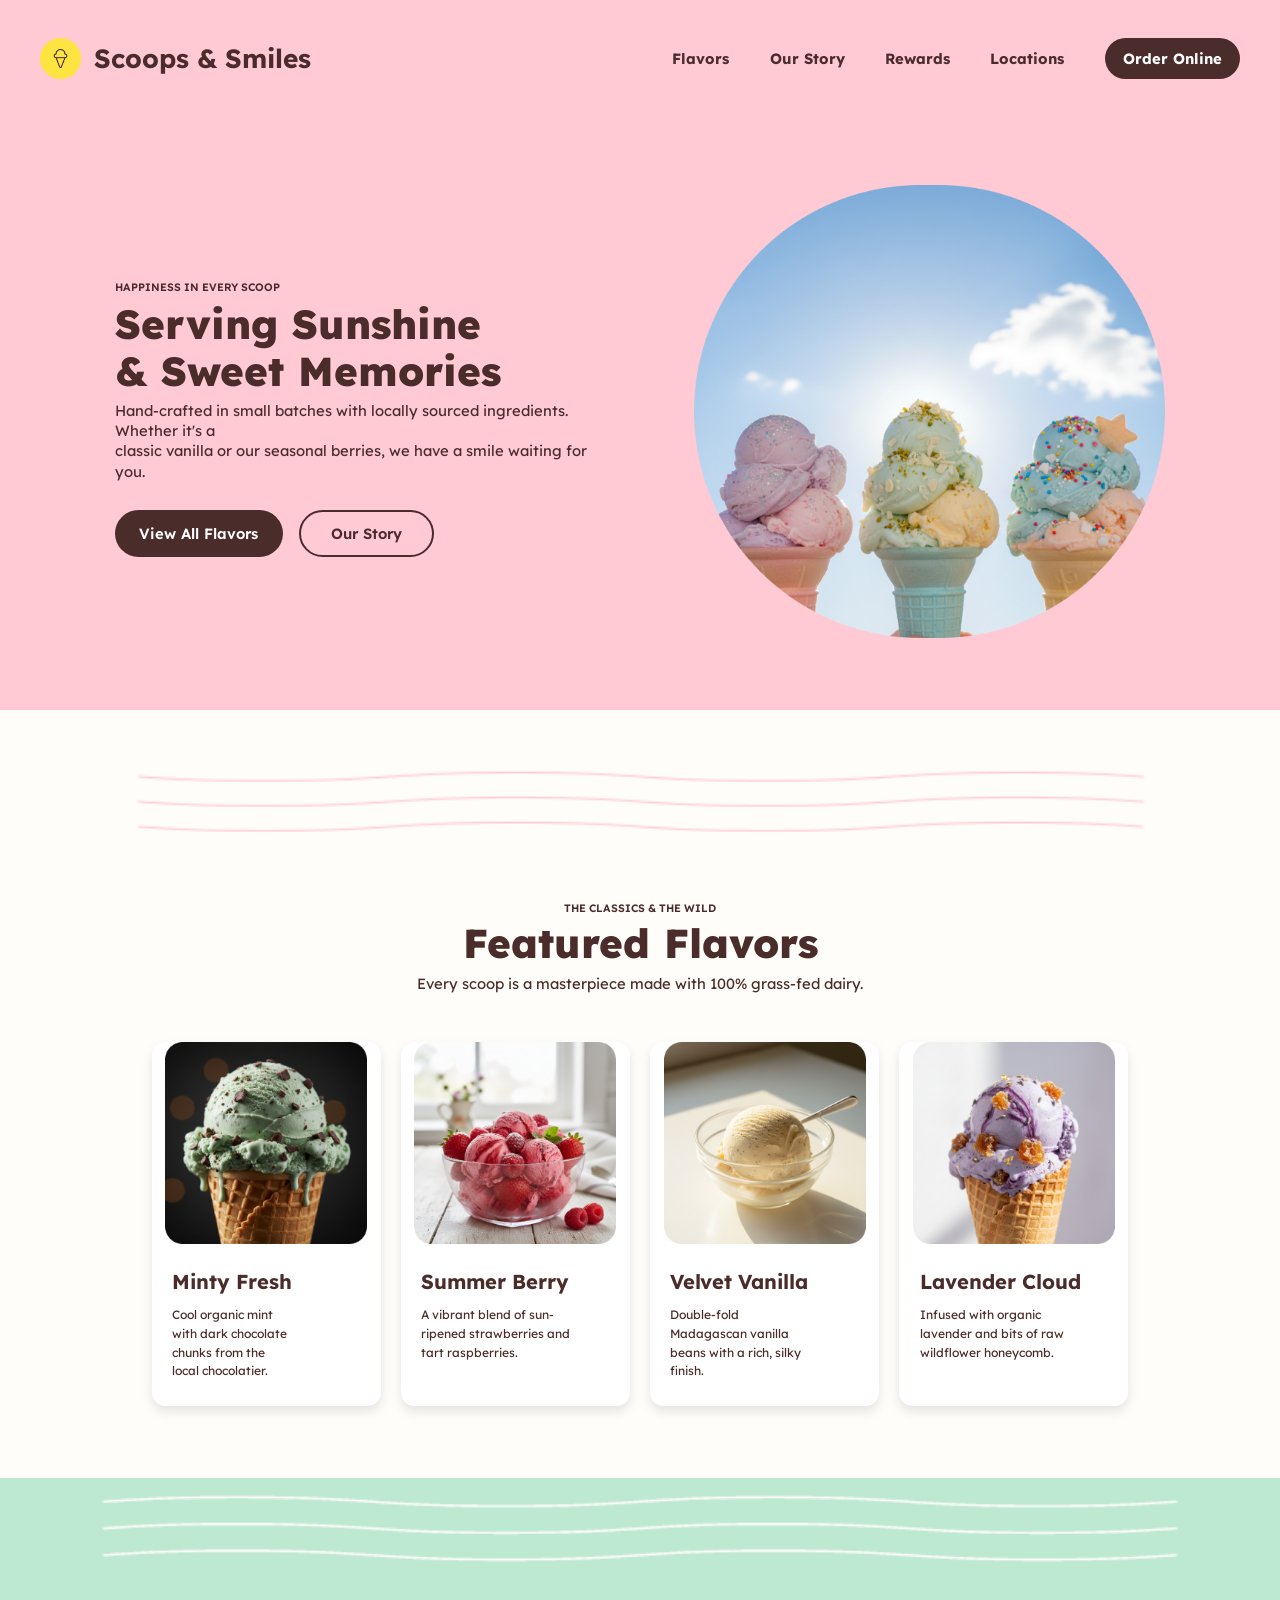
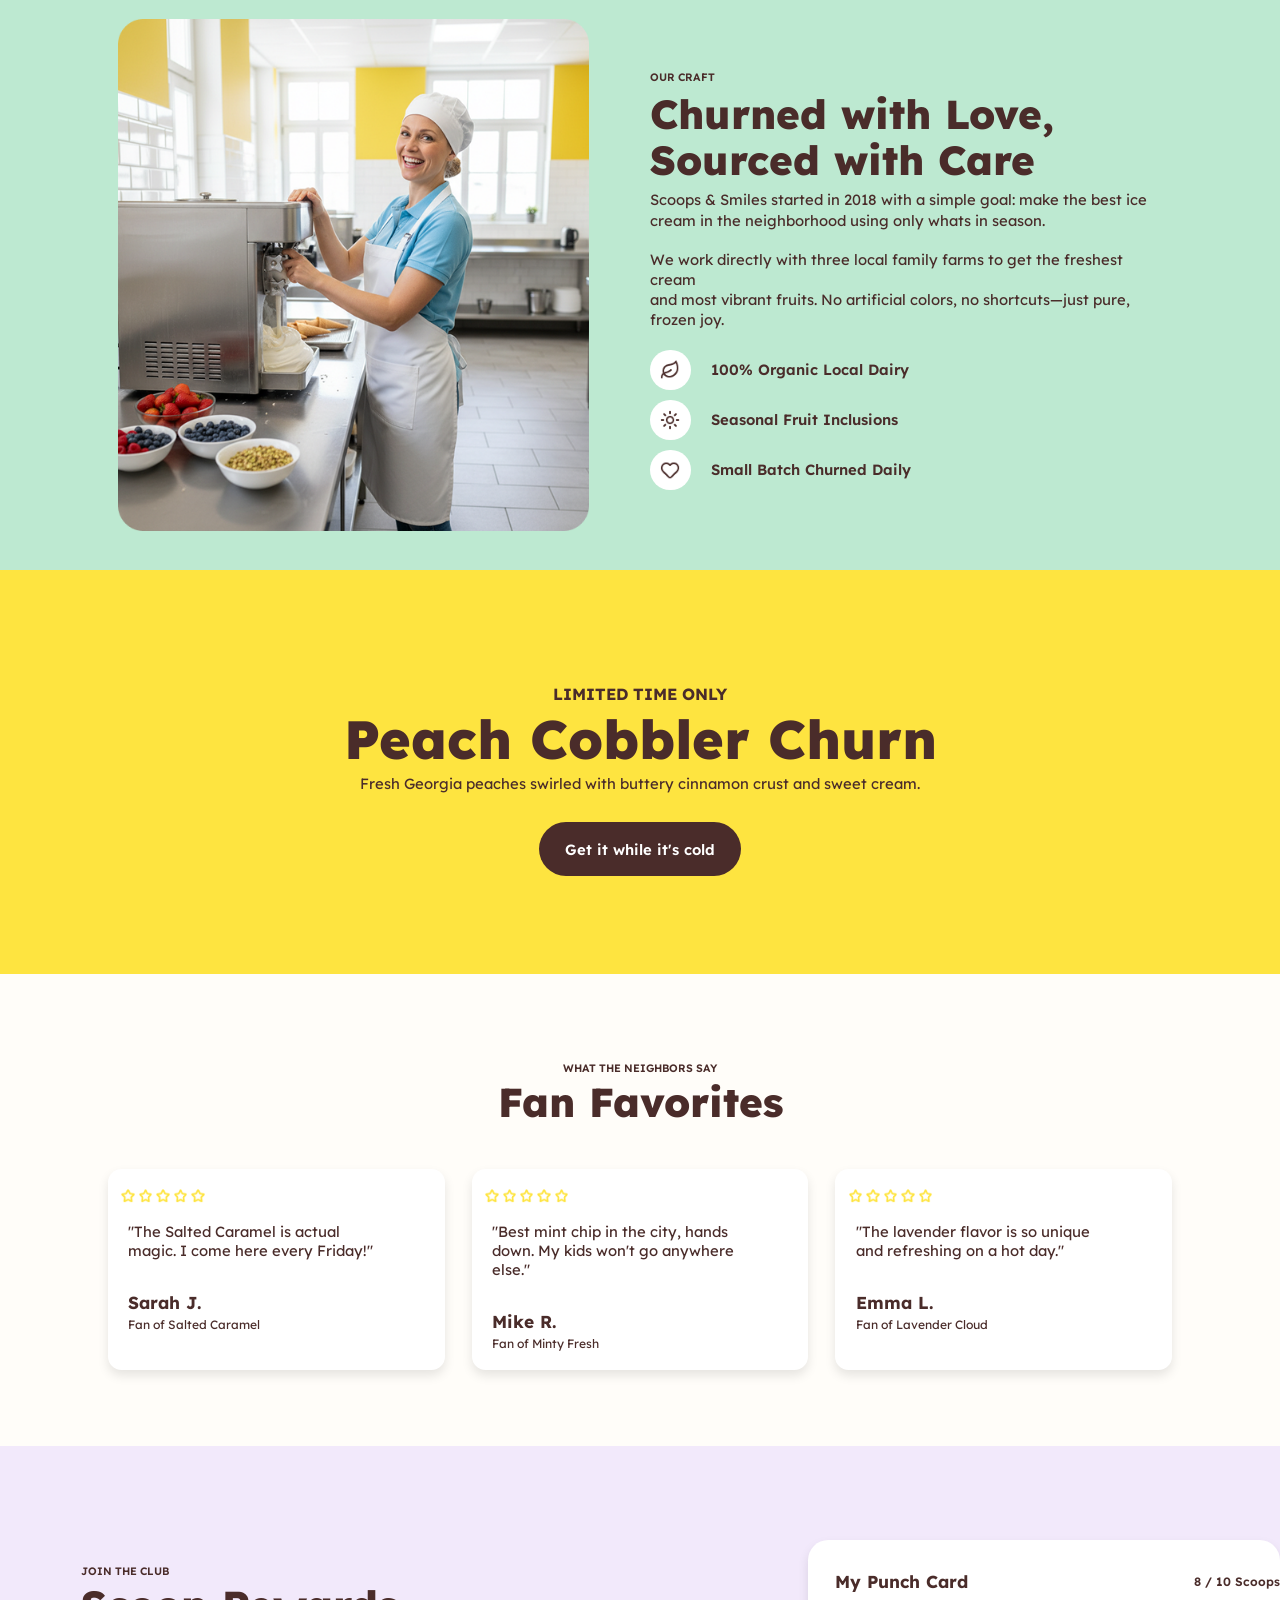
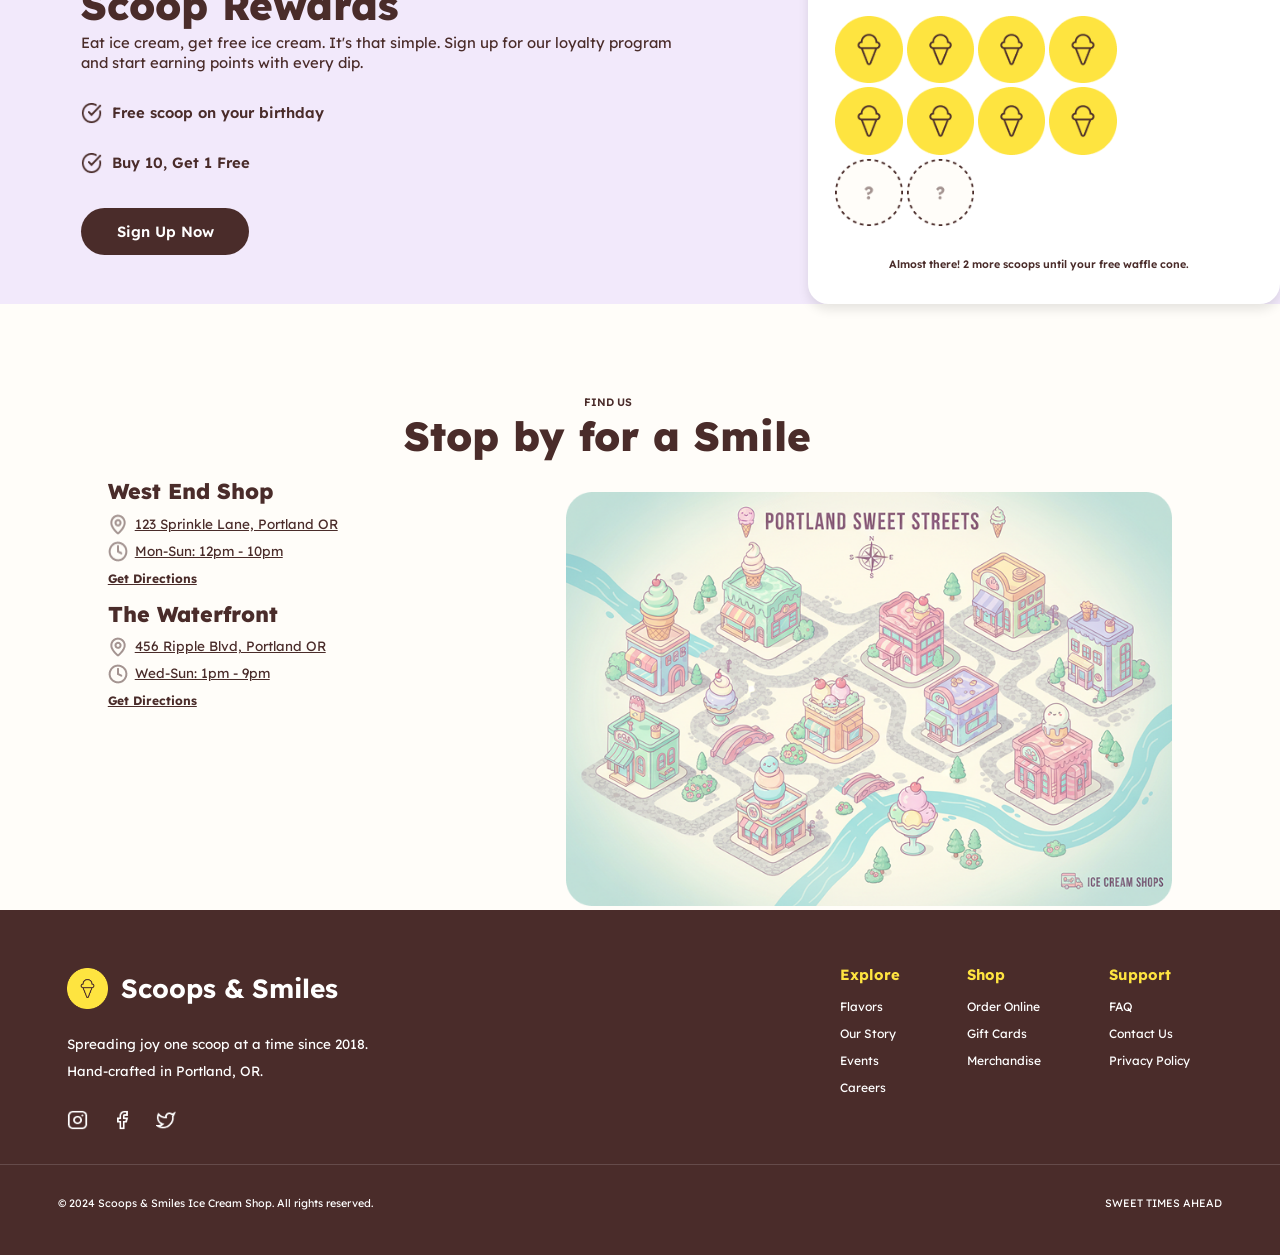
==== commit 361572c9: "updated new css files" ====
--- a/index.html
+++ b/index.html
@@ -6,7 +6,7 @@
         <title>Scoops and Smiles</title> 
         <!--link to favicon-->
         <link rel="icon" href="images/icecream-punch.png" type="image/png">
-        <link rel="stylesheet" href="styles3.css" />
+        <link rel="stylesheet" href="styles5.css" />
     </head>
 
     <body>
--- a/styles5.css
+++ b/styles5.css
@@ -0,0 +1,745 @@
+/* styles.css INDEX fixed with codex for responsive web design*/
+
+/*prompt: using styles.css, create styles5.css so that the webpage is no longer scaled at 950px but 
+fluidly takes up the entire width of the page. resize design elements to accomodate this change so that 
+the webpage does not look different from before*/
+
+/*----------------- overall structure --------------------*/
+/* Fluid standalone conversion of styles.css. The old 950px canvas now fills the viewport. */
+/* @import url('https://fonts.googleapis.com/css2?family=Inter:wght@500,600,800&display=swap'); */
+@import url('https://fonts.googleapis.com/css2?family=Lexend+Deca:wght@100..900&display=swap'); /* main header and pretext font */
+@import url('https://fonts.googleapis.com/css2?family=Figtree:ital,wght@0,300..900;1,300..900&family=Lexend+Deca:wght@100..900&display=swap'); /*descriptions font*/
+
+* {
+    box-sizing: border-box;
+}
+
+body {
+    margin: 0;
+    color: #4A2C2A;
+    max-width: 100%;
+    overflow-x: hidden;
+}
+
+.page-wrapper {
+    width: 100%;
+    min-height: 100vh;
+}
+
+img {
+    max-width: 100%;
+    height: auto;
+}
+
+.pretext {
+    font-family: "Lexend Deca", sans-serif;
+    font-optical-sizing: auto;
+    font-style: normal;
+    font-weight: 600;
+    font-size: clamp(8px, 0.842vw, 16px);
+    margin-bottom: clamp(3px, 0.316vw, 6px);
+}
+
+.main.headers { /* class selector for all main headers */
+    font-family: "Lexend Deca", sans-serif;
+    font-optical-sizing: auto;
+    font-style: normal;
+    font-weight: 800;
+    font-size: clamp(30px, 3.158vw, 60px);
+    margin-top: clamp(2px, 0.211vw, 4px);
+    margin-bottom: clamp(2px, 0.211vw, 4px);
+    line-height: 1.15;
+}
+
+.description {
+    font-family: "Lexend Deca", sans-serif;
+    font-optical-sizing: auto;
+    font-style: normal;
+    font-weight: 400;
+    font-size: clamp(11px, 1.158vw, 22px);
+    margin-top: clamp(3px, 0.316vw, 6px);
+    line-height: clamp(15px, 1.579vw, 30px);
+}
+
+/* might be useless */
+.buttons {
+    font-family: "Lexend Deca", sans-serif;
+    font-optical-sizing: auto;
+    font-style: normal;
+}
+
+/* Hover effect for all cards on the page*/
+.card:hover {
+    transform: translateY(clamp(-10px, -0.526vw, -5px));
+    box-shadow: 0 clamp(8px, 0.842vw, 16px) clamp(16px, 1.684vw, 32px) rgba(0,0,0,0.2);
+}
+
+/*----------------- navigation specific overrides ------------*/
+
+.navigation {
+    display: flex;
+    flex-wrap: wrap;
+    font-family: "Lexend Deca", sans-serif;
+    font-optical-sizing: auto;
+    font-style: normal;
+    gap: clamp(24px, 26.316vw, 500px);
+    padding: clamp(10px, 1.579vw, 30px) clamp(30px, 3.158vw, 60px);
+    align-items: center;
+    justify-content: space-between;
+    background-color:#FFCAD4;
+}
+
+.navigation .heading{
+    display: flex;
+    align-items: center;
+    gap: clamp(10px, 1.053vw, 20px);
+    font-size: clamp(13px, 1.368vw, 26px);
+}
+
+.navigation .heading img {
+    width: clamp(30px, 3.158vw, 60px);
+}
+
+.navigation .navbar ul {
+    display: flex;
+    flex-wrap: wrap;
+    align-items: center;
+    gap: clamp(30px, 3.158vw, 60px);
+    font-size: clamp(11px, 1.158vw, 22px);
+    font-weight: 700;
+    list-style: none;
+    margin: 0;
+    padding: 0;
+}
+
+.navigation .navbar a {
+    text-decoration: none; /* Remove underline from link */
+    color: inherit; /* Keep text color */
+}
+
+.navigation .navbar .button {
+    display: flex;
+    align-items: center;
+    justify-content: center;
+    color: white;
+    border-radius: clamp(20px, 2.105vw, 40px);
+    height: clamp(30px, 3.158vw, 60px);
+    width: clamp(100px, 10.526vw, 200px);
+    background-color: #4A2C2A;
+}
+
+/*----------------- serving sunshine specific overrides ------------*/
+
+.serving-sunshine .text{
+    display: flex;
+    flex-direction: column; /* text blocks and buttons on top of e/o */
+    margin-top: 0;
+    flex: 0 1 clamp(360px, 37.895vw, 720px);
+}
+
+.serving-sunshine .buttons{
+    display: flex;
+    gap: clamp(12px, 1.263vw, 24px);
+    margin-top: clamp(10px, 1.053vw, 20px);
+}
+
+.serving-sunshine .buttons .btn{
+    font-family: "Lexend Deca", sans-serif;
+    font-optical-sizing: auto;
+    font-style: normal;
+    font-size: clamp(11px, 1.158vw, 22px);
+    font-weight: 600;
+    color: white;
+    border: 0;
+    border-radius: clamp(20px, 2.105vw, 40px);
+    height: clamp(35px, 3.684vw, 70px);
+    width: clamp(125px, 13.158vw, 250px);
+    background-color: #4A2C2A;
+}
+
+.serving-sunshine .buttons .btn2{
+    font-family: "Lexend Deca", sans-serif;
+    font-optical-sizing: auto;
+    font-style: normal;
+    font-size: clamp(11px, 1.158vw, 22px);
+    font-weight: 600;
+    color: #4A2C2A;
+    border-style: solid;
+    border-width: 2px;
+    border-color: #4A2C2A;
+    border-radius: clamp(20px, 2.105vw, 40px);
+    height: clamp(35px, 3.684vw, 70px);
+    width: clamp(100px, 10.526vw, 200px);
+    background-color: #FFCAD4 ;
+}
+
+.serving-sunshine .image{
+    padding-left: 0;
+    padding-top: 0;
+    flex: 0 1 clamp(350px, 36.842vw, 700px);
+}
+
+.serving-sunshine .image img {
+    width: clamp(350px, 36.842vw, 700px);
+}
+
+.serving-sunshine {
+    background-color: #FFCAD4;
+    display: flex; /* horiztonal layout by default*/
+    align-items: center; /* controls vertical position */
+    justify-content: center;    /* controls horizontal position position (defaults to flex-direction:row) */
+    gap: clamp(70px, 7.368vw, 140px);
+    min-height: clamp(440px, 46.316vw, 880px);
+    padding: 0 clamp(40px, 4.211vw, 80px);
+}
+
+/*----------------- flavors specific overrides ------------*/
+
+.flavors .text{
+    display: flex;
+    flex-direction: column;
+    align-items: center;
+    width: 100%;
+}
+
+.flavors .pretext{
+    margin-bottom: clamp(2px, 0.211vw, 4px);
+}
+
+.flavors .main.headers{
+    margin-top: clamp(2px, 0.211vw, 4px);
+}
+
+.flavors .image {
+    display: flex;
+    justify-content: center;
+    width: 100%;
+    padding-bottom: clamp(30px, 3.158vw, 60px);
+}
+
+.flavors .image img {
+    width: 100%;
+}
+
+.flavors .card-container{
+    display: flex;
+    flex-wrap: wrap;
+    gap: clamp(15px, 1.579vw, 30px);
+    justify-content: center;
+    align-items: flex-end;
+    margin-left: 0;
+    margin-top: clamp(25px, 2.632vw, 50px);
+    margin-bottom: clamp(20px, 2.105vw, 40px);
+    width: 100%;
+}
+
+.flavors .card-container .card {
+    background-color: #fff;
+    border-radius: clamp(10px, 1.053vw, 20px);
+    box-shadow: 0 clamp(4px, 0.421vw, 8px) clamp(8px, 0.842vw, 16px) rgba(0,0,0,0.1);
+    width: clamp(170px, 17.895vw, 340px);
+    min-height: clamp(270px, 28.421vw, 540px);
+
+    /* for link to flavor page*/
+    text-decoration: none; /* Remove underline from link */
+    color: inherit; /* Keep text color */
+}
+
+.flavors .card-container .card img {
+    width: clamp(150px, 15.789vw, 300px);
+}
+
+.flavors .card-container .card .card-content{
+    font-family: "Lexend Deca", sans-serif;
+    font-optical-sizing: auto;
+    font-style: normal;
+    text-align: left;
+    font-size: clamp(11px, 1.158vw, 22px);
+    margin-left: clamp(15px, 1.579vw, 30px);
+}
+
+.flavors .card-container .card .card-content .card-labels{
+    font-size: clamp(15px, 1.579vw, 30px);
+    margin-bottom: 0px;
+}
+
+.flavors .card-container .card .card-content .card-descriptions{
+    font-size: clamp(9px, 0.947vw, 18px);
+    margin-bottom: 0px;
+    line-height: clamp(14px, 1.474vw, 28px);
+}
+
+.flavors {
+    background-color: #FFFDF9;
+    display: flex;
+    flex-direction: column;
+    align-items: center;
+    justify-content: center;
+    text-align: center;
+    min-height: clamp(570px, 60vw, 1140px);
+    padding: clamp(0px, 2vw, 38px) clamp(30px, 3.158vw, 60px);
+}
+
+/*----------------- churned specific overrides ------------*/
+.churned .text{
+    display: flex;
+    flex-direction: column;
+    margin-top: 0;
+    flex: 0 1 clamp(380px, 40vw, 760px);
+}
+
+.churned .image{
+    padding-right: 0; /*space between image and text */
+    flex: 0 1 clamp(350px, 36.842vw, 700px);
+}
+
+.churned .image img {
+    width: clamp(350px, 36.842vw, 700px);
+}
+
+.churned .tips{
+    display: flex;
+    justify-content: left;
+    align-items: center;
+    gap: clamp(15px, 1.579vw, 30px);
+
+    /* tip labels or text */
+    font-family: "Lexend Deca", sans-serif;
+    font-optical-sizing: auto;
+    font-style: normal;
+    font-weight: 600;
+    font-size: clamp(11px, 1.158vw, 22px);
+    line-height: clamp(15px, 1.579vw, 30px);
+}
+
+.churned .tips .image-tips{
+    display: flex;
+    align-items: center;
+    justify-content: center;
+    background-color: white;
+    border-radius: clamp(20px, 2.105vw, 40px);
+    width: clamp(30px, 3.158vw, 60px);
+    height: clamp(30px, 3.158vw, 60px);
+}
+
+.churned .tips .image-tips img {
+    width: clamp(15px, 1.579vw, 30px);
+}
+
+.churned {
+    background-color: #BDE9D1;
+    display: flex;
+    align-items: center;
+    padding-top: clamp(5px, 0.526vw, 10px);
+    justify-content: center;
+    gap: clamp(45px, 4.737vw, 90px);
+    padding-left: clamp(60px, 6.316vw, 120px);
+    padding-right: clamp(60px, 6.316vw, 120px);
+    min-height: clamp(440px, 46.316vw, 880px);
+}
+
+.image-churned{
+    display: flex;
+    flex-direction: column;
+}
+
+.image-churned img {
+    width: 100%;
+}
+
+/*----------------- peach specific overrides ------------*/
+
+.peach .text .pretext {
+    font-size: clamp(12px, 1.263vw, 24px);
+    font-weight: 700;
+}
+.peach .main.headers{
+    font-size: clamp(40px, 4.211vw, 80px);
+}
+
+.peach .buttons {
+    margin-top: clamp(10px, 1.053vw, 20px);
+}
+
+.peach .buttons .btn{
+    font-family: "Lexend Deca", sans-serif;
+    font-optical-sizing: auto;
+    font-style: normal;
+    font-size: clamp(11px, 1.158vw, 22px);
+    font-weight: 600;
+    color: white;
+    border: 0;
+    border-radius: clamp(20px, 2.105vw, 40px);
+    height: clamp(40px, 4.211vw, 80px);
+    width: clamp(150px, 15.789vw, 300px);
+    background-color: #4A2C2A;
+}
+
+.peach {
+    background-color: #FEE440;
+    display: flex;
+    flex-direction: column;
+    align-items: center;
+    justify-content: center;
+    text-align: center;
+    min-height: clamp(300px, 31.579vw, 600px);
+    padding: clamp(35px, 3.684vw, 70px) clamp(24px, 2.526vw, 48px);
+}
+
+/*----------------- fanfaves specific overrides ------------*/
+
+.fanfaves .card-container{
+    display: flex;
+    flex-wrap: wrap;
+    gap: clamp(20px, 2.105vw, 40px);
+    text-align: left;
+    margin-top: clamp(30px, 3.158vw, 60px);
+    align-items: stretch;
+    justify-content: center;
+    width: 100%;
+}
+
+.fanfaves .card-container .card{
+    background-color: #fff;
+    border-radius: clamp(10px, 1.053vw, 20px);
+    box-shadow: 0 clamp(4px, 0.421vw, 8px) clamp(8px, 0.842vw, 16px) rgba(0,0,0,0.1);
+    overflow: hidden;
+    width: clamp(250px, 26.316vw, 500px);
+    display: flex;
+    flex-direction: column;
+    flex: 0 1 clamp(250px, 26.316vw, 500px);
+}
+
+.fanfaves .card-container .card .image-star{
+    margin-left: clamp(10px, 1.053vw, 20px);
+    margin-top: clamp(15px, 1.579vw, 30px);
+}
+
+.fanfaves .card-container .card .image-star img {
+    width: clamp(10px, 1.053vw, 20px);
+}
+
+.fanfaves .card-container .card .card-content{
+    display: flex;
+    flex-direction: column;
+    font-family: "Lexend Deca", sans-serif;
+    font-optical-sizing: auto;
+    font-style: normal;
+    text-align: left;
+    font-size: clamp(11px, 1.158vw, 22px);
+    margin-left: clamp(15px, 1.579vw, 30px);
+    margin-bottom: clamp(5px, 0.526vw, 10px);
+    flex-grow: 1;
+}
+
+.fanfaves .card-container .card .card-content .card-subtext{
+    margin-top: clamp(-20px, -1.053vw, -10px);
+    font-size: clamp(9px, 0.947vw, 18px);
+}
+
+.fanfaves {
+    background-color: #FFFDF9;
+    display: flex;
+    flex-direction: column;
+    align-items: center;
+    padding: clamp(20px, 2.105vw, 40px) clamp(30px, 3.158vw, 60px);
+    justify-content: center;
+    text-align: center;
+    min-height: clamp(350px, 36.842vw, 700px);
+}
+
+/*----------------- rewards specific overrides ------------*/
+
+.rewards .reqs{
+    display: flex;
+    align-items: center;
+    gap: clamp(7px, 0.737vw, 14px);
+
+    /* tip labels or text */
+    font-family: "Lexend Deca", sans-serif;
+    font-optical-sizing: auto;
+    font-style: normal;
+    font-weight: 600;
+    font-size: clamp(11px, 1.158vw, 22px);
+    line-height: clamp(15px, 1.579vw, 30px);
+}
+
+.rewards .reqs img {
+    width: clamp(16px, 1.684vw, 32px);
+}
+
+.rewards .buttons .btn{
+    font-family: "Lexend Deca", sans-serif;
+    font-optical-sizing: auto;
+    font-style: normal;
+    font-size: clamp(11px, 1.158vw, 22px);
+    font-weight: 600;
+    color: white;
+    border: 0;
+    border-radius: clamp(20px, 2.105vw, 40px);
+    height: clamp(35px, 3.684vw, 70px);
+    width: clamp(125px, 13.158vw, 250px);
+    background-color: #4A2C2A;
+    margin-top: clamp(15px, 1.579vw, 30px);
+}
+
+.rewards .card-container{
+    display: flex;
+    text-align: left;
+}
+
+.scoop-rewards .card-container {
+    display: flex;
+    flex: 0 1 clamp(350px, 36.842vw, 700px);
+}
+
+.scoop-rewards .card-container .card{
+    background-color: #fff;
+    border-radius: clamp(15px, 1.579vw, 30px);
+    box-shadow: 0 clamp(4px, 0.421vw, 8px) clamp(8px, 0.842vw, 16px) rgba(0,0,0,0.1);
+    overflow: hidden;
+    width: clamp(350px, 36.842vw, 700px);
+    min-height: clamp(270px, 28.421vw, 540px);
+    
+    margin-top: clamp(70px, 7.368vw, 140px);
+    margin-left: clamp(20px, 5.263vw, 100px);
+}
+
+.scoop-rewards .card-container .card .card-content{
+    margin-left: clamp(20px, 2.105vw, 40px);
+    margin-top: clamp(10px, 1.053vw, 20px);
+}
+
+.scoop-rewards .card-container .card .card-content .card-heading{
+    display:flex;
+    align-items: center;
+    justify-content: space-between;
+    gap: clamp(40px, 14.737vw, 280px);
+/* font used for card*/
+    font-family: "Lexend Deca", sans-serif;
+    font-optical-sizing: auto;
+    font-style: normal;
+    font-size: clamp(11px, 1.158vw, 22px);
+    font-weight: 600;
+    color: #4A2C2A;
+
+    margin-bottom: clamp(5px, 0.526vw, 10px);
+}
+
+.scoop-rewards .card-container .card .card-content .card-heading .side-text{
+    font-size: clamp(9px, 0.947vw, 18px);
+}
+
+.scoop-rewards .card-container .card .card-content .card-heading .subtext{
+    font-size: clamp(8px, 0.842vw, 16px);
+    margin-left: clamp(40px, 4.211vw, 80px);
+    margin-top: clamp(20px, 2.105vw, 40px);
+}
+
+.scoop-rewards .card-container .card .card-row img {
+    width: clamp(50px, 5.263vw, 100px);
+}
+
+.rewards {
+    display: flex;
+    flex-direction: column;
+    align-items: flex-start; /* vertical alignment */
+    padding-top: clamp(80px, 8.421vw, 160px);
+    justify-content: flex-start; /* horizontal alignment */
+    padding-left: clamp(60px, 6.316vw, 120px);
+    text-align: left;
+    min-height: clamp(320px, 33.684vw, 640px);
+    flex: 1 1 clamp(420px, 44.211vw, 840px);
+}
+
+.scoop-rewards{
+    display: flex;
+    flex-wrap: wrap;
+    justify-content: center;
+    background-color: #F2E9FB;
+}
+
+/*----------------- smile specific overrides ------------*/
+
+.smile .main.headers{
+}
+
+.smile .locations {
+    display: flex;
+    flex-direction: column;
+    text-align: left;
+    justify-content: flex-start;
+    margin-left: clamp(-440px, -23.158vw, -220px);
+
+    font-family: "Lexend Deca", sans-serif;
+    font-optical-sizing: auto;
+    font-style: normal;
+    line-height: clamp(10px, 1.053vw, 20px);
+}
+
+.smile .locations .location{
+    margin-bottom: clamp(5px, 0.526vw, 10px);
+    font-size: clamp(16px, 1.684vw, 32px);
+    font-weight: 800;
+}
+
+.smile .locations .address{
+    display: flex;
+    align-items: center;
+    margin-bottom: clamp(-20px, -1.053vw, -10px);
+    gap: clamp(5px, 0.526vw, 10px);
+    font-size: clamp(10px, 1.053vw, 20px);
+    font-weight: 400;
+}
+
+.smile .locations .address img {
+    width: clamp(15px, 1.579vw, 30px);
+}
+
+.smile .locations .directions{
+    font-size: clamp(9px, 0.947vw, 18px);
+    margin-top: clamp(10px, 1.053vw, 20px);
+}
+
+.smile .image{
+    margin-top: clamp(-320px, -16.842vw, -160px); /*negative because of default positive padding*/
+    padding-left: clamp(120px, 12.632vw, 240px);
+}
+
+.smile .image img {
+    width: clamp(450px, 47.368vw, 900px);
+}
+
+.smile {
+    background-color: #FFFDF9;
+    display: flex;
+    flex-direction: column; /* makes text and image stack on top of e/o, instead of side by side */
+    align-items: flex-start;
+    padding-top: clamp(60px, 6.316vw, 120px);
+    justify-content: flex-start;
+    padding-left: clamp(300px, 31.579vw, 600px);
+    text-align: center;
+    min-height: clamp(440px, 46.316vw, 880px);
+}
+
+/*----------------- footer specific overrides ------------*/
+
+.footer-section{
+    background-color: #4A2C2A;
+    font-family: "Lexend Deca", sans-serif;
+    font-optical-sizing: auto;
+    font-style: normal;
+    color: white;
+}
+
+.footer {
+    display: flex;
+    flex-wrap: wrap;
+    gap: clamp(120px, 36.842vw, 700px);
+    padding-left: clamp(50px, 5.263vw, 100px);
+    padding-top: clamp(30px, 3.158vw, 60px);
+    min-height: clamp(150px, 15.789vw, 300px);
+}
+
+.footer .left-section{
+    display: flex;
+    flex-direction: column;
+}
+
+.footer .left-section .heading{
+    display: flex;
+    align-items: center;
+    gap: clamp(10px, 1.053vw, 20px);
+    font-size: clamp(13px, 1.368vw, 26px);
+}
+
+.footer .left-section .heading img {
+    width: clamp(30px, 3.158vw, 60px);
+}
+
+.footer .left-section .description{
+    font-size: clamp(10px, 1.053vw, 20px);
+    line-height: clamp(20px, 2.105vw, 40px);
+}
+
+.footer .left-section .socials{
+    display: flex;
+    gap: clamp(18px, 1.895vw, 36px);
+    margin-top: clamp(9px, 0.947vw, 18px);
+}
+
+.footer .left-section .socials img {
+    width: clamp(15px, 1.579vw, 30px);
+}
+
+.footer .right-section{
+    display: flex;
+    flex-wrap: wrap;
+    gap: clamp(50px, 5.263vw, 100px);
+    font-size: clamp(9px, 0.947vw, 18px);
+}
+
+.footer .right-section .heading{
+    color: #FEE440;
+    font-size: clamp(11px, 1.158vw, 22px);
+}
+
+.footer-section .footer-bottom {
+    border-top: 1px solid rgba(255, 255, 255, 0.15); /* subtle line, matches dark bg */
+    padding-top: clamp(15px, 1.579vw, 30px);
+    margin-top: clamp(25px, 2.632vw, 50px);
+    padding-bottom: clamp(25px, 2.632vw, 50px);
+    display: flex;
+    flex-wrap: wrap;
+    justify-content: space-evenly;
+    gap: clamp(32px, 52.632vw, 1000px);
+    align-items: center;
+
+    font-size: clamp(8px, 0.842vw, 16px);
+}
+
+@media (max-width: 900px) {
+    .navigation,
+    .serving-sunshine,
+    .churned,
+    .scoop-rewards,
+    .smile,
+    .footer,
+    .footer-section .footer-bottom {
+        justify-content: center;
+    }
+
+    .serving-sunshine,
+    .churned,
+    .smile {
+        flex-wrap: wrap;
+        text-align: center;
+    }
+
+    .navigation {
+        gap: clamp(20px, 8vw, 60px);
+        padding: 15px 20px;
+    }
+
+    .serving-sunshine,
+    .churned,
+    .peach,
+    .fanfaves,
+    .scoop-rewards,
+    .smile {
+        padding-left: 24px;
+        padding-right: 24px;
+    }
+
+    .smile .locations,
+    .smile .image {
+        margin-left: 0;
+        margin-top: 0;
+        padding-left: 0;
+    }
+
+    .footer {
+        gap: 40px;
+        padding-right: 24px;
+    }
+}
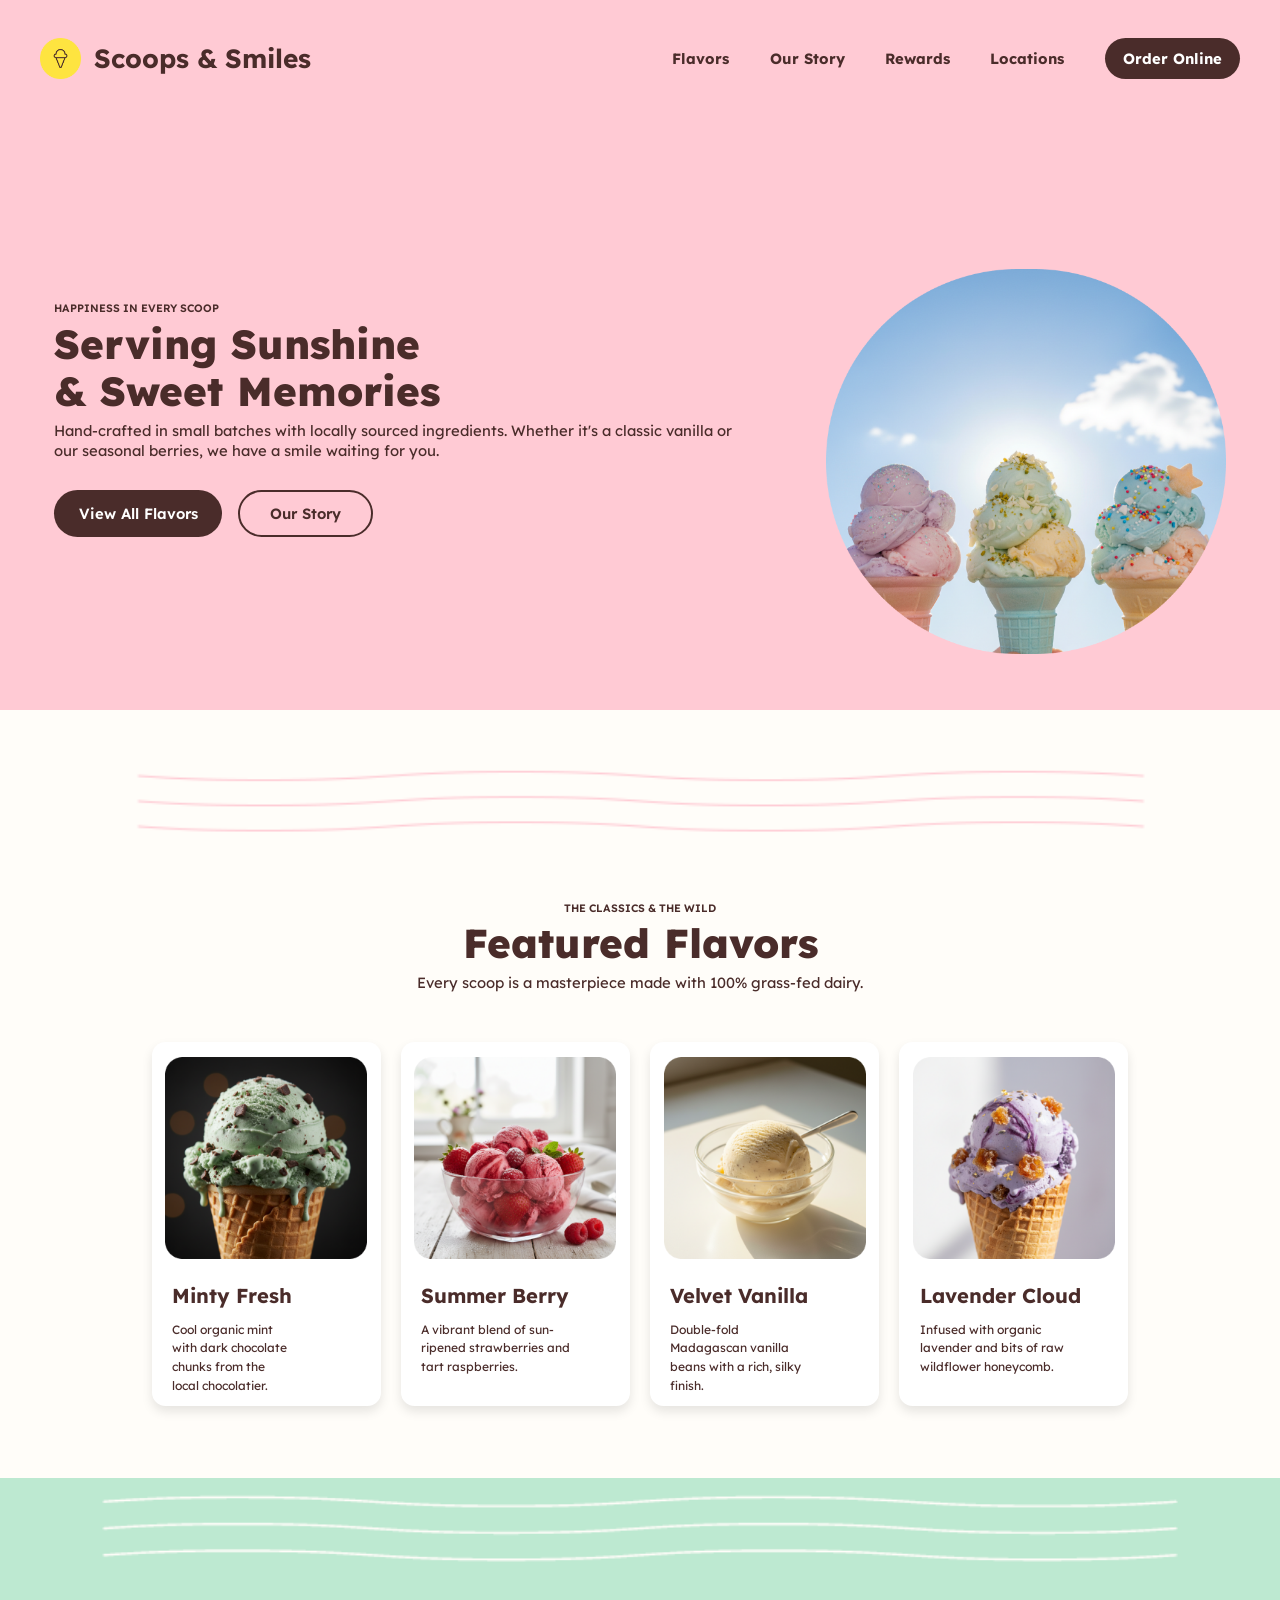
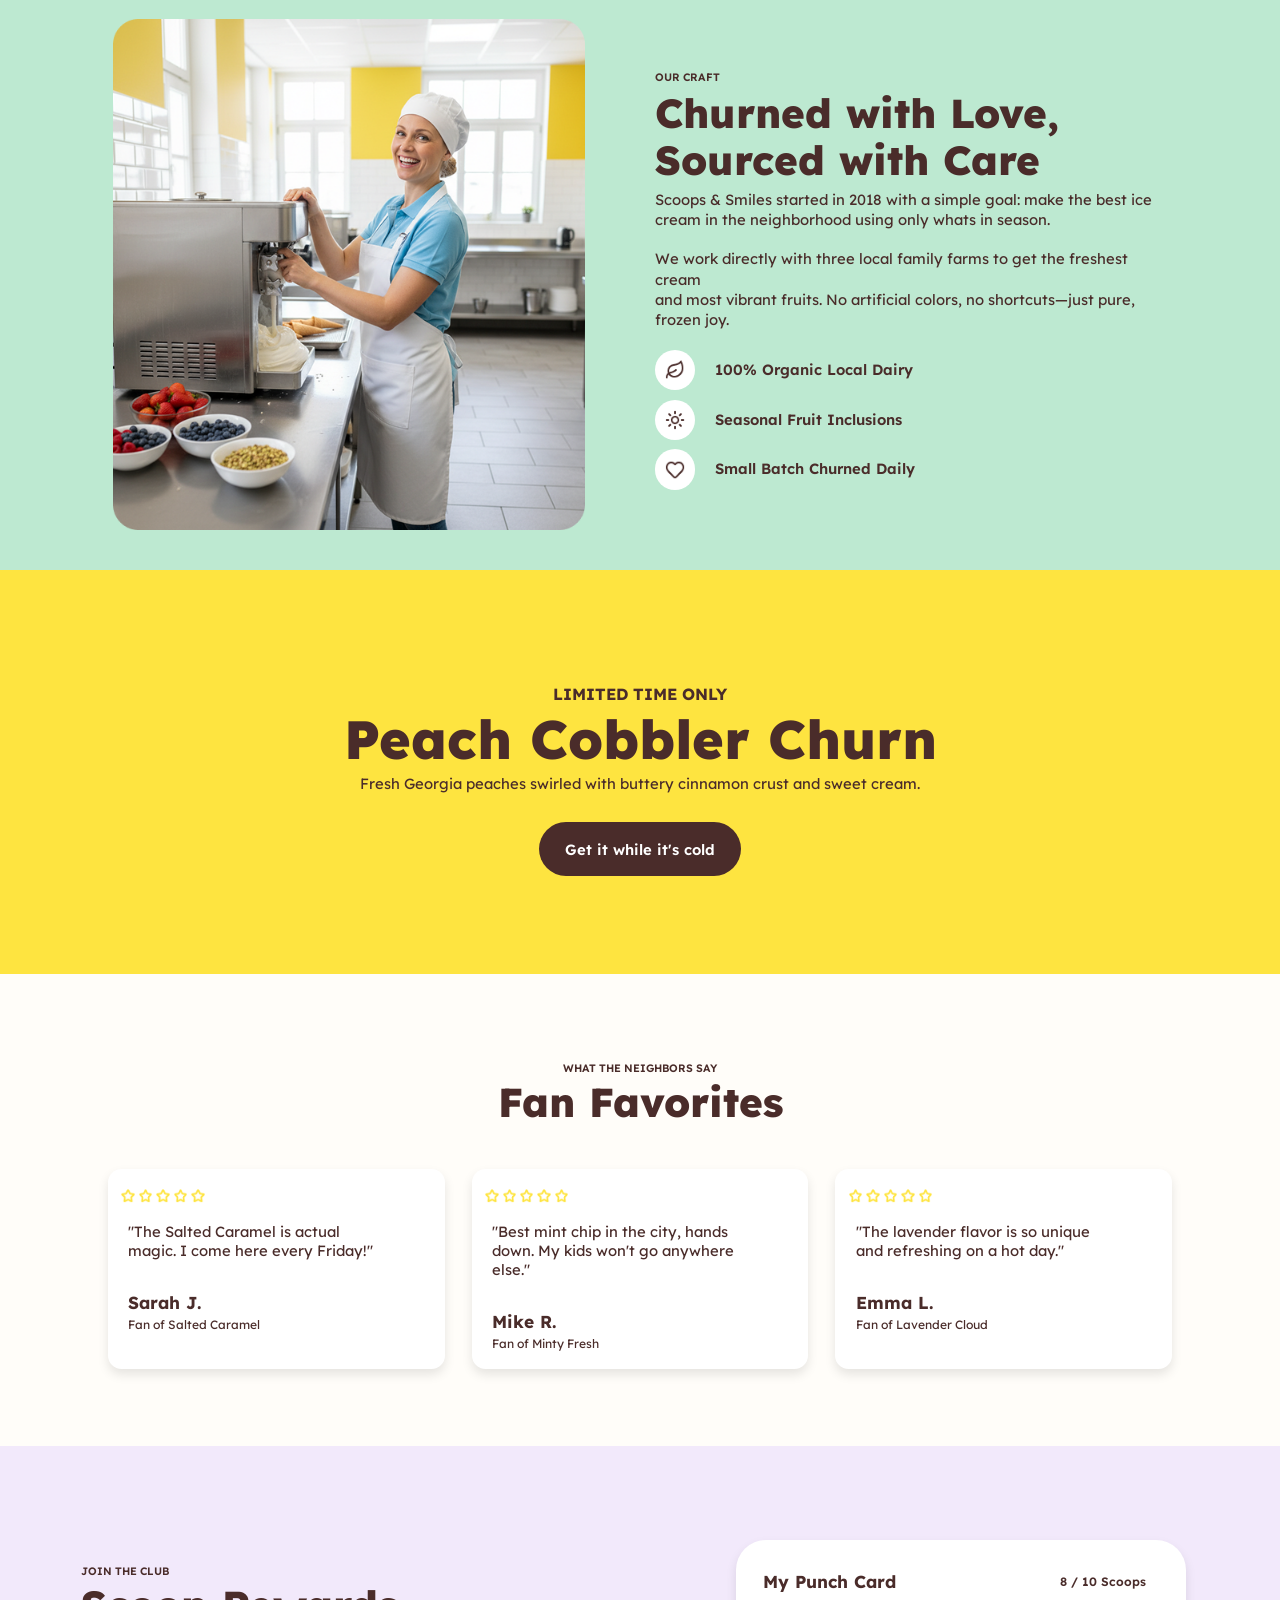
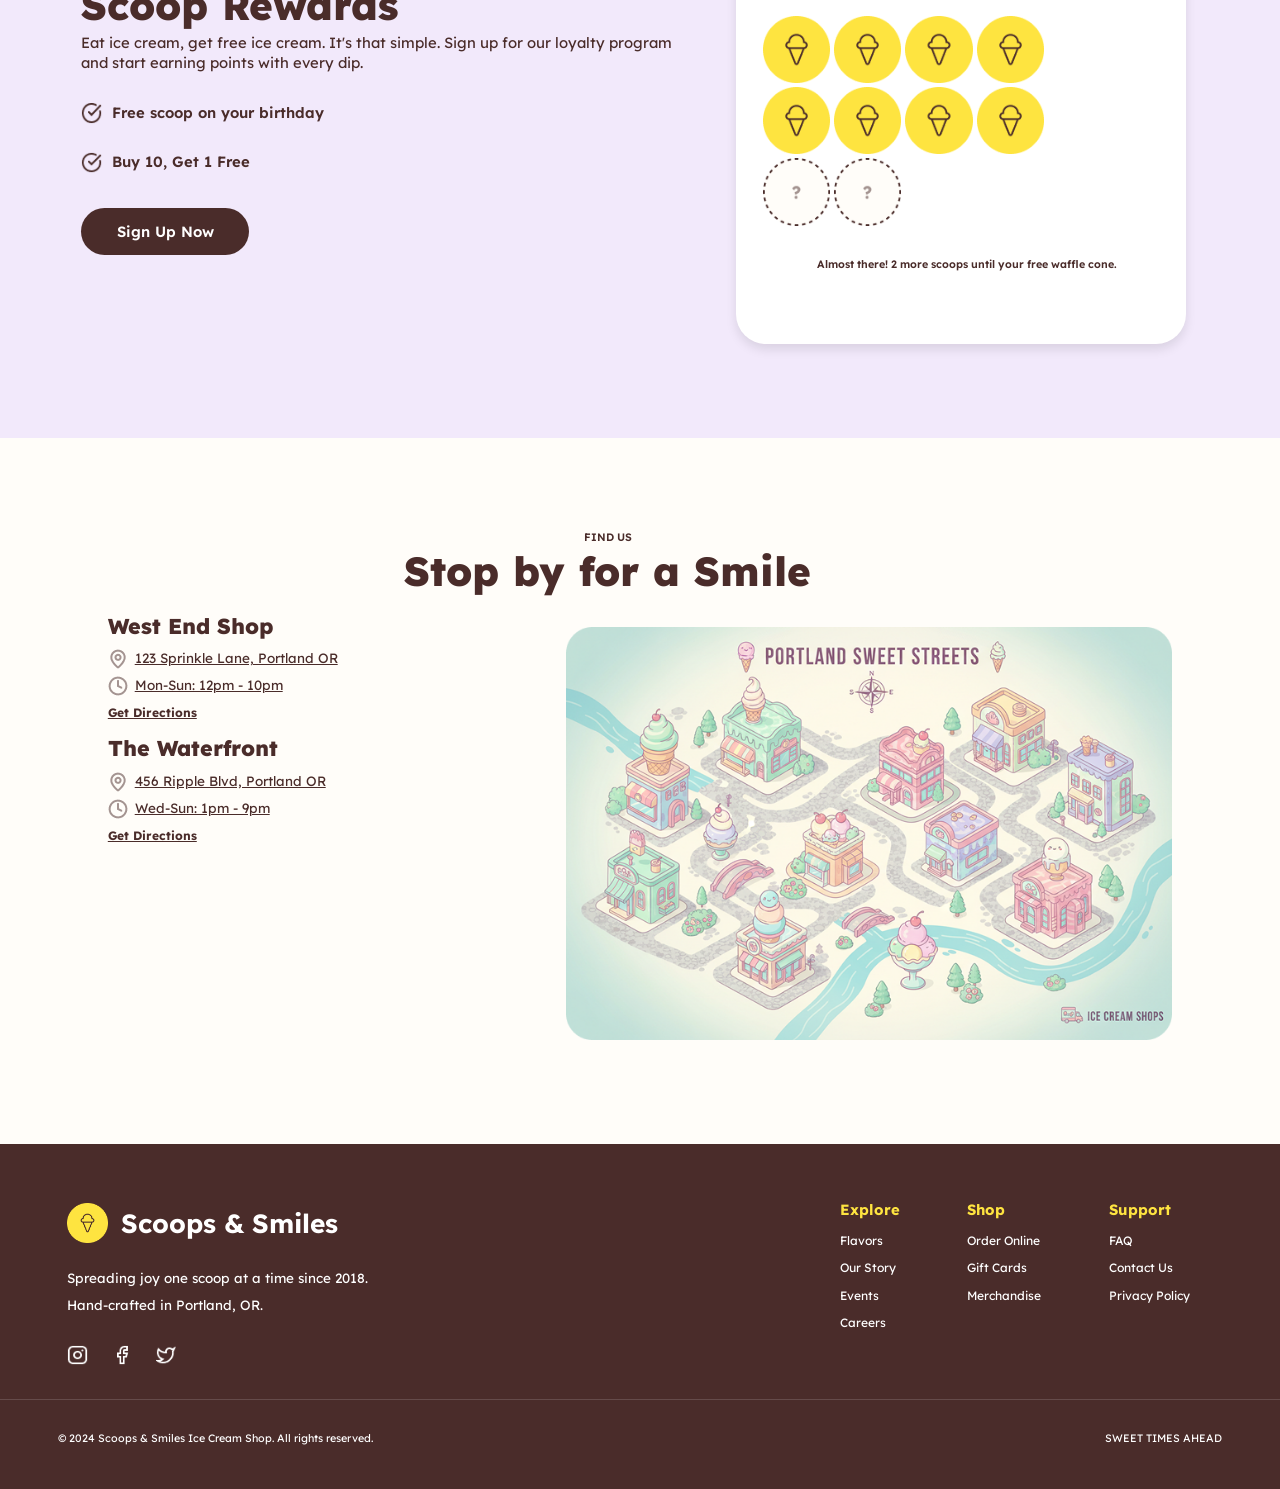
==== commit a7947cf0: "updated styles5.css" ====
--- a/index.html
+++ b/index.html
@@ -35,7 +35,7 @@
                 <div class="text">
                     <p class="pretext">HAPPINESS IN EVERY SCOOP</p>
                     <h1 class="main headers">Serving Sunshine <br> & Sweet Memories</h1>
-                    <p class="description">Hand-crafted in small batches with locally sourced ingredients. Whether it's a <br>
+                    <p class="description">Hand-crafted in small batches with locally sourced ingredients. Whether it's a
                     classic vanilla or our seasonal berries, we have a smile waiting for you.</p>
                     <div class="buttons">
                         <!-- REUSABLE component candidate: primary/secondary button pair. -->
--- a/styles5.css
+++ b/styles5.css
@@ -134,7 +134,7 @@
     display: flex;
     flex-direction: column; /* text blocks and buttons on top of e/o */
     margin-top: 0;
-    flex: 0 1 clamp(360px, 37.895vw, 720px);
+    flex: 0 1 clamp(800px, 39vw, 1000px); /* won't grow, will shrink, responsive width*/
 }
 
 .serving-sunshine .buttons{
@@ -175,7 +175,8 @@
 
 .serving-sunshine .image{
     padding-left: 0;
-    padding-top: 0;
+    padding-top: 100px;
+    margin: 0;
     flex: 0 1 clamp(350px, 36.842vw, 700px);
 }
 
@@ -189,7 +190,7 @@
     align-items: center; /* controls vertical position */
     justify-content: center;    /* controls horizontal position position (defaults to flex-direction:row) */
     gap: clamp(70px, 7.368vw, 140px);
-    min-height: clamp(440px, 46.316vw, 880px);
+    min-height: clamp(440px, 46.3vw, 780px);
     padding: 0 clamp(40px, 4.211vw, 80px);
 }
 
@@ -239,6 +240,10 @@
     box-shadow: 0 clamp(4px, 0.421vw, 8px) clamp(8px, 0.842vw, 16px) rgba(0,0,0,0.1);
     width: clamp(170px, 17.895vw, 340px);
     min-height: clamp(270px, 28.421vw, 540px);
+    text-align: center;
+    justify-content: center;
+    padding-top: 15px;
+
 
     /* for link to flavor page*/
     text-decoration: none; /* Remove underline from link */
@@ -247,6 +252,7 @@
 
 .flavors .card-container .card img {
     width: clamp(150px, 15.789vw, 300px);
+    justify-content: center;
 }
 
 .flavors .card-container .card .card-content{
@@ -332,7 +338,7 @@
     align-items: center;
     padding-top: clamp(5px, 0.526vw, 10px);
     justify-content: center;
-    gap: clamp(45px, 4.737vw, 90px);
+    gap: clamp(70px, 5vw, 150px);
     padding-left: clamp(60px, 6.316vw, 120px);
     padding-right: clamp(60px, 6.316vw, 120px);
     min-height: clamp(440px, 46.316vw, 880px);
@@ -490,19 +496,22 @@
 
 .scoop-rewards .card-container {
     display: flex;
-    flex: 0 1 clamp(350px, 36.842vw, 700px);
+    flex: 0 0 clamp(450px, 35vw, 650px);
 }
 
 .scoop-rewards .card-container .card{
     background-color: #fff;
-    border-radius: clamp(15px, 1.579vw, 30px);
+    border-radius: 30px;
     box-shadow: 0 clamp(4px, 0.421vw, 8px) clamp(8px, 0.842vw, 16px) rgba(0,0,0,0.1);
     overflow: hidden;
-    width: clamp(350px, 36.842vw, 700px);
-    min-height: clamp(270px, 28.421vw, 540px);
+    width: clamp(450px, 35vw, 650px);
+    min-height: clamp(270px, 28.421vw, 300px);
+    margin-right: 20px;
     
     margin-top: clamp(70px, 7.368vw, 140px);
-    margin-left: clamp(20px, 5.263vw, 100px);
+    margin-left: 30px;
+    margin-right: clamp(70px, 7.368vw, 100px);
+    margin-bottom: clamp(70px, 7.368vw, 140px);
 }
 
 .scoop-rewards .card-container .card .card-content{
@@ -514,7 +523,8 @@
     display:flex;
     align-items: center;
     justify-content: space-between;
-    gap: clamp(40px, 14.737vw, 280px);
+
+    margin-right: 40px;
 /* font used for card*/
     font-family: "Lexend Deca", sans-serif;
     font-optical-sizing: auto;
@@ -557,6 +567,7 @@
     flex-wrap: wrap;
     justify-content: center;
     background-color: #F2E9FB;
+    min-height: clamp(500px, 46.316vw, 800px);
 }
 
 /*----------------- smile specific overrides ------------*/
@@ -604,6 +615,7 @@
 .smile .image{
     margin-top: clamp(-320px, -16.842vw, -160px); /*negative because of default positive padding*/
     padding-left: clamp(120px, 12.632vw, 240px);
+    margin-bottom: clamp(50px, 10vw, 100px);
 }
 
 .smile .image img {
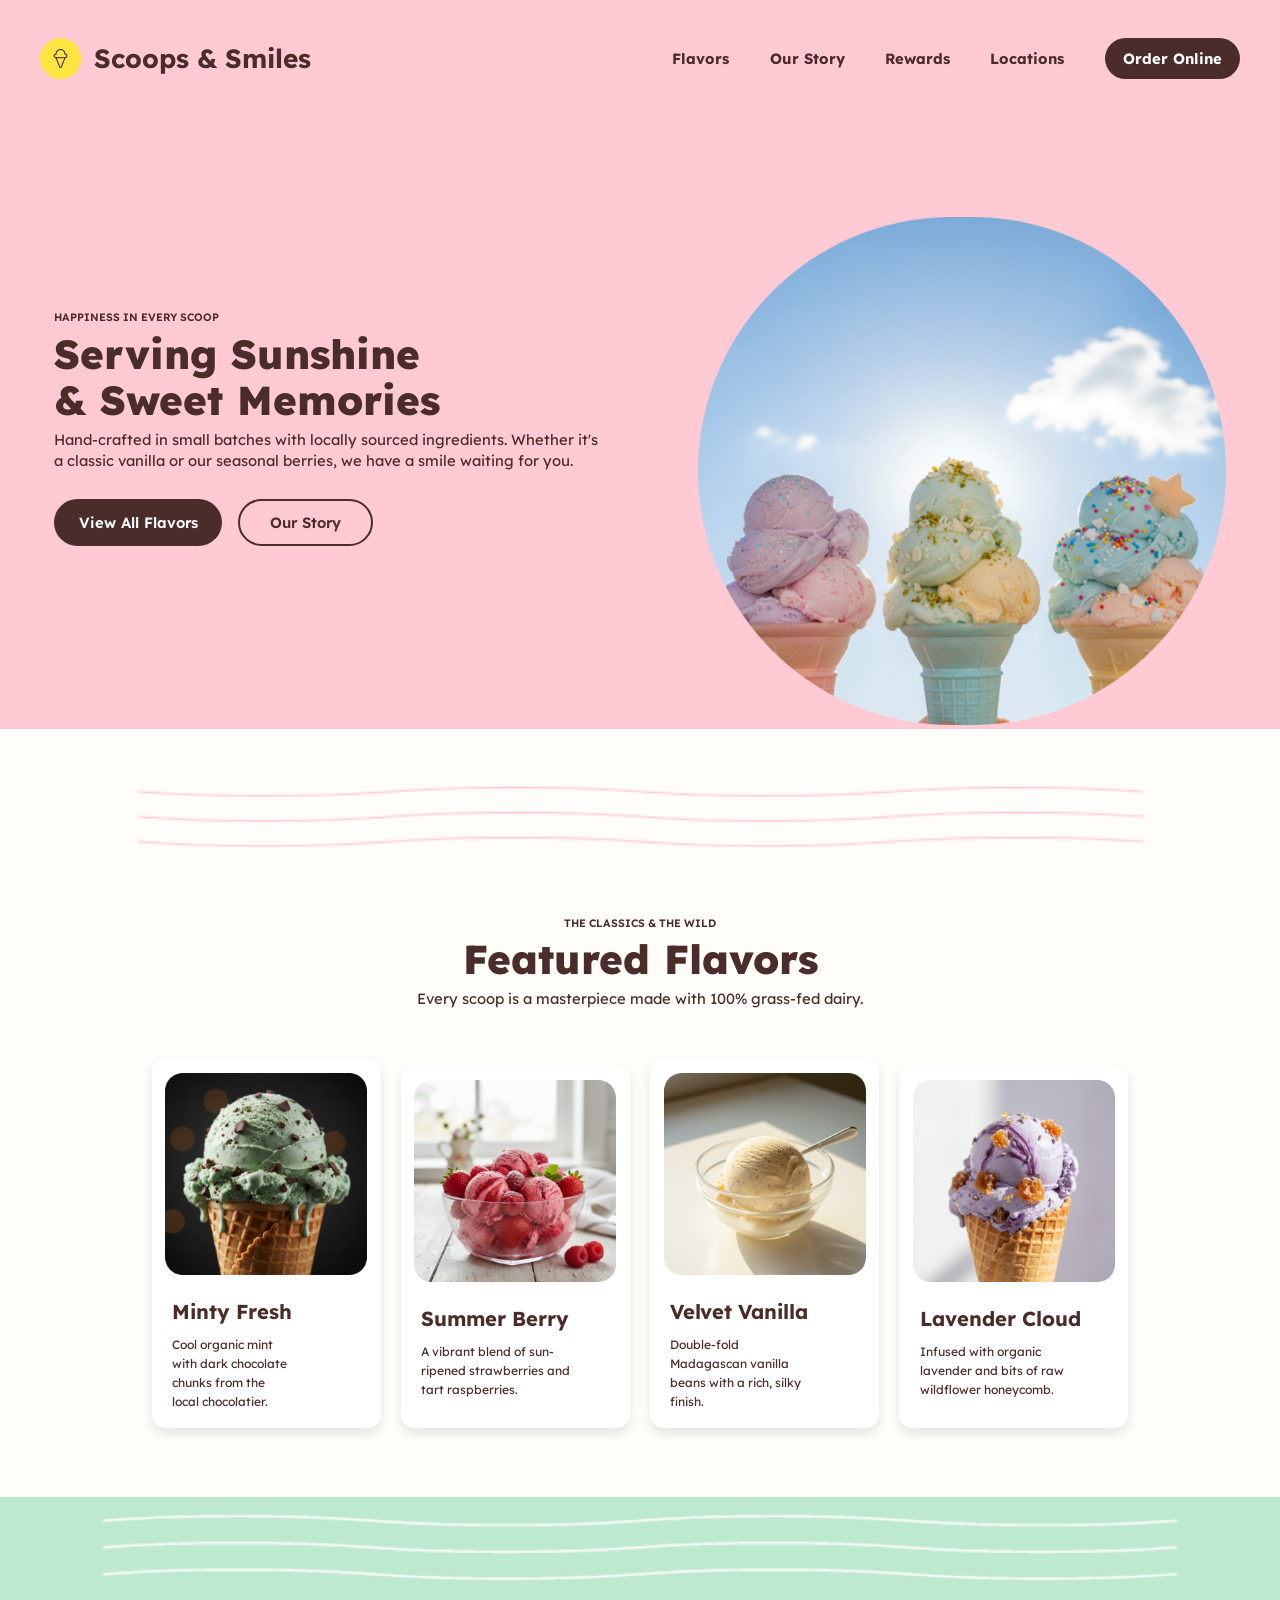
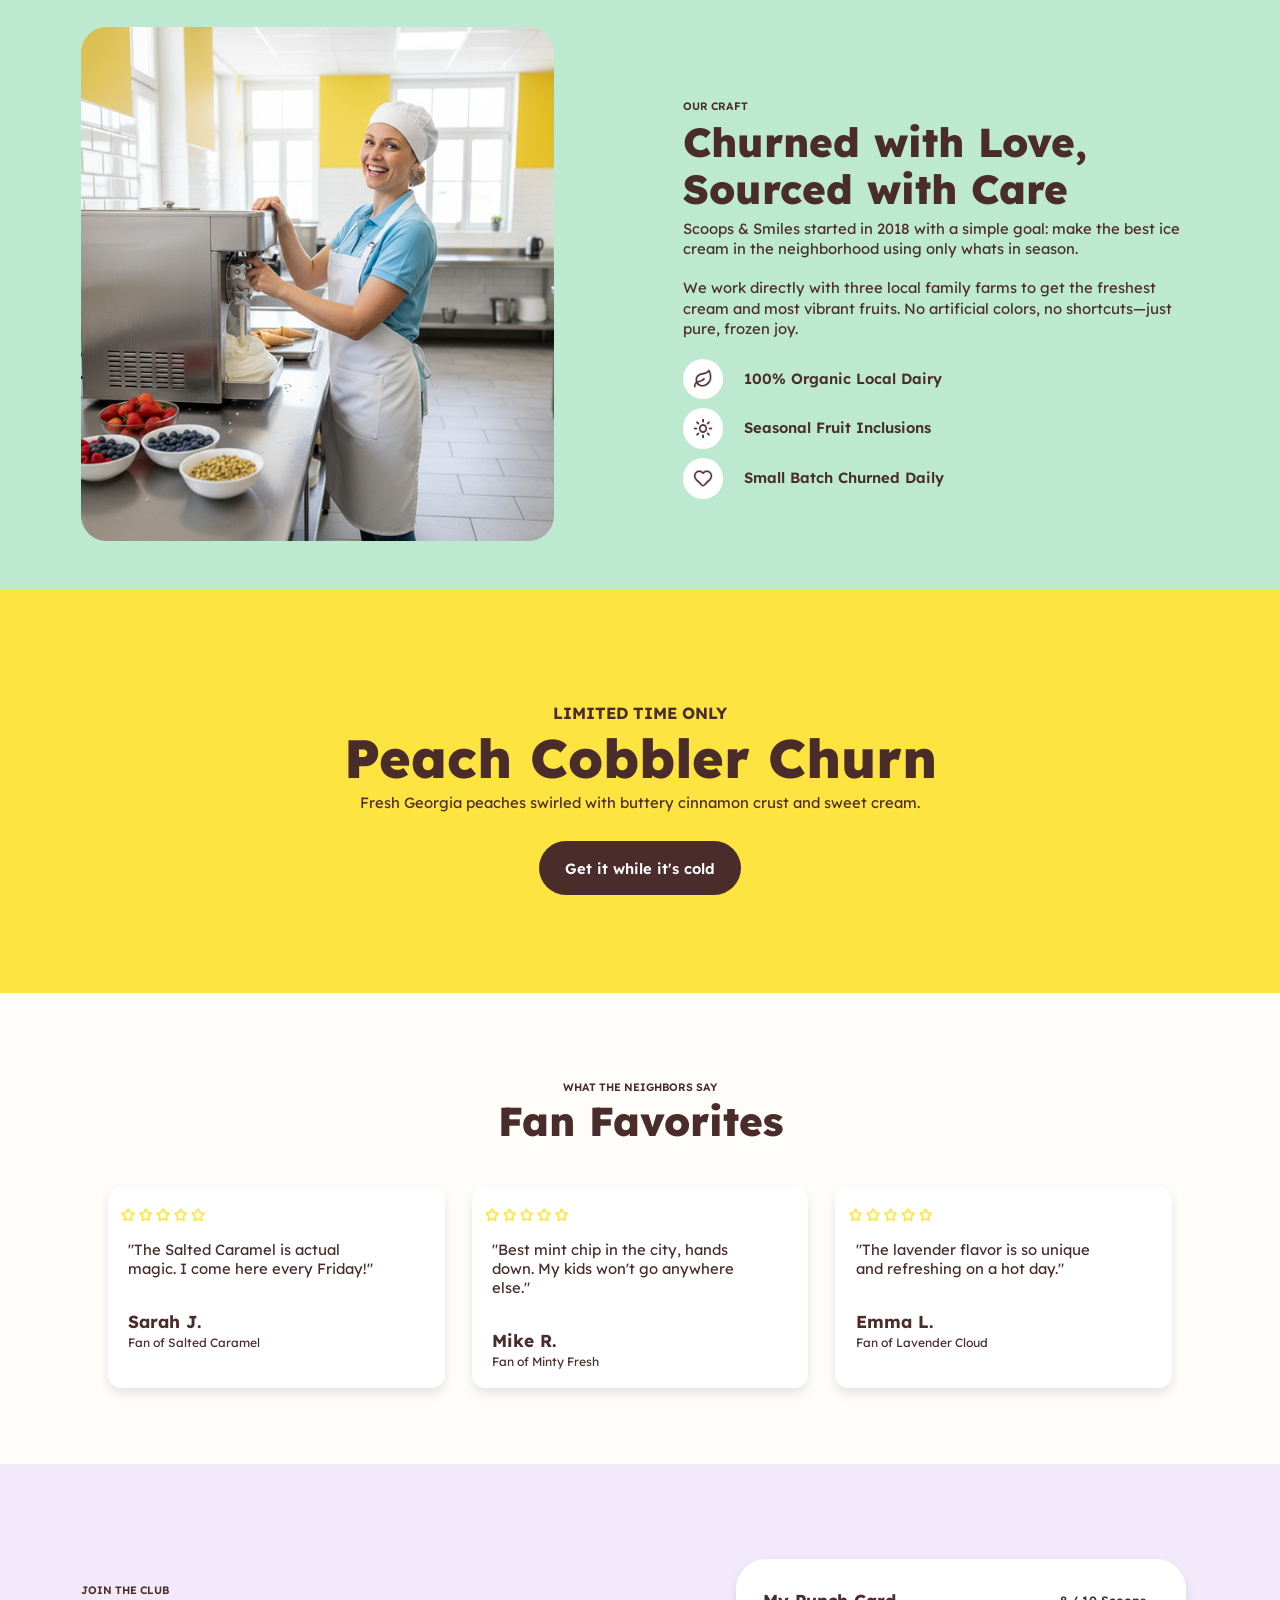
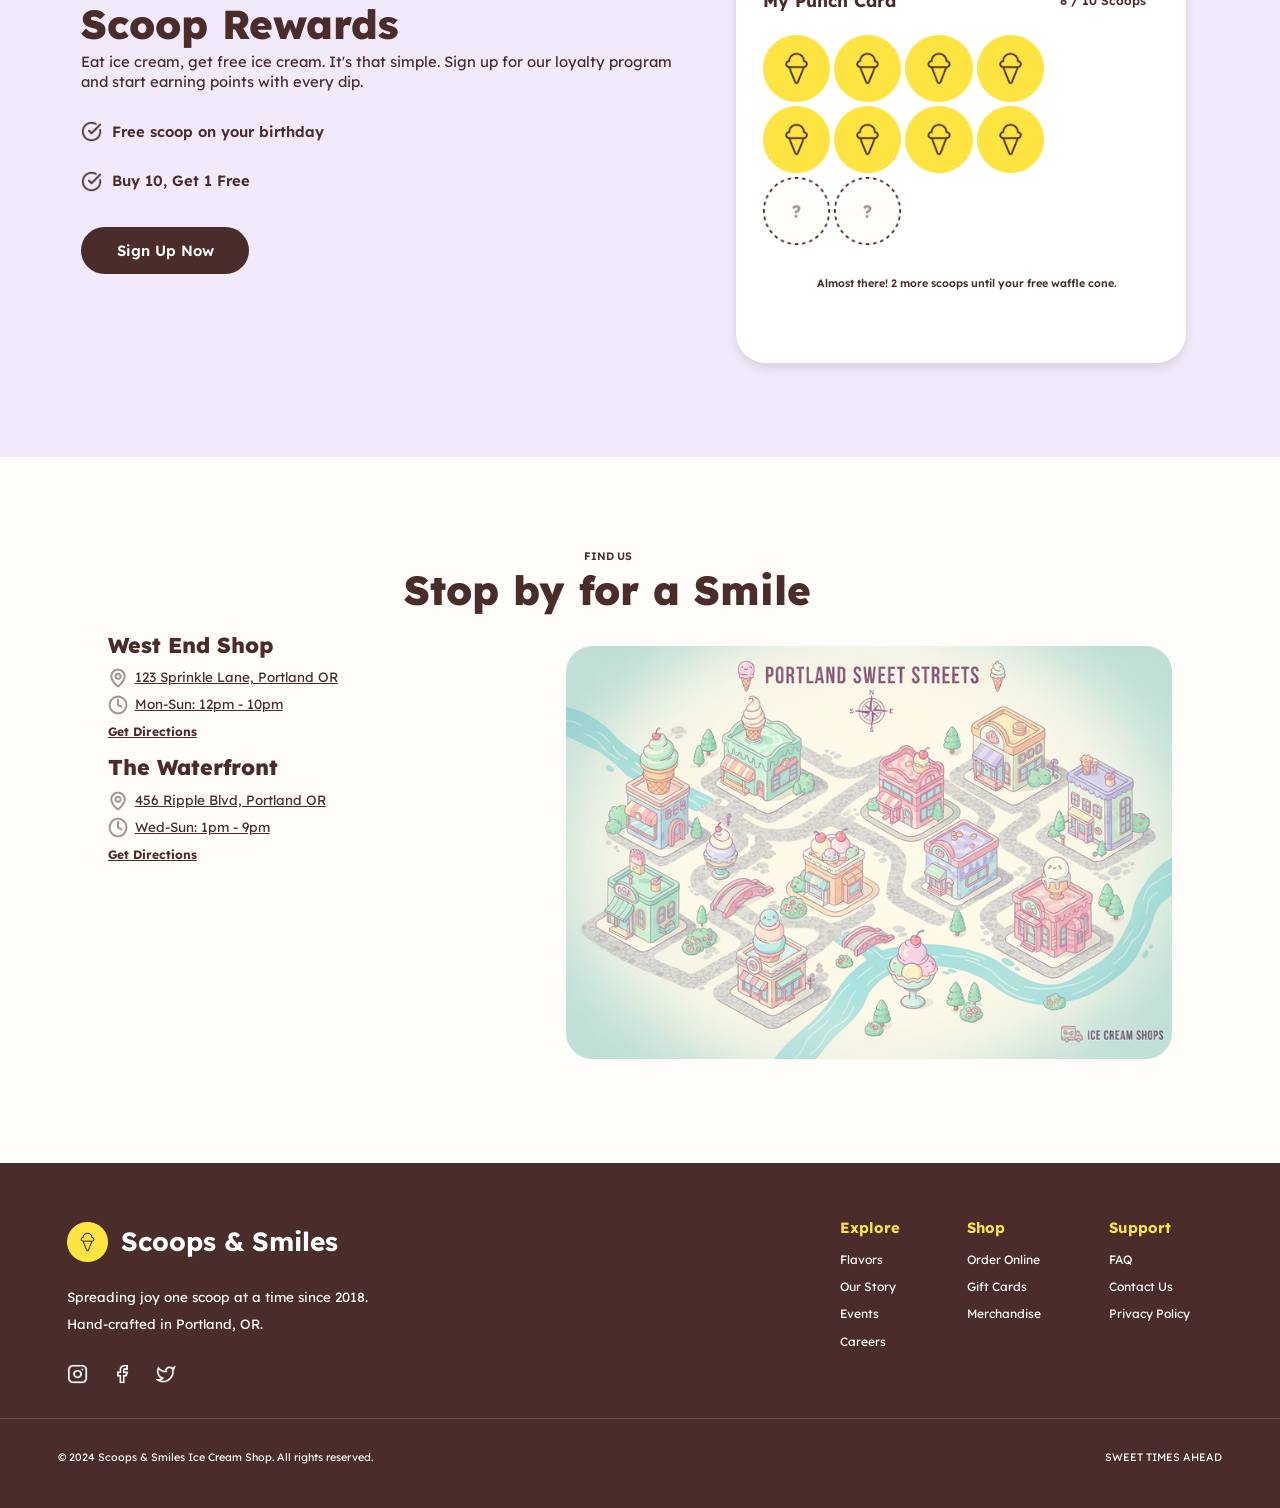
==== commit ee359153: "adding/fixing responsive design" ====
--- a/index.html
+++ b/index.html
@@ -2,7 +2,7 @@
 <html lang="en">
     <head>
         <meta charset="UTF-8">
-        <meta name="viewport" content="width=device-width, initial-scale=1.0">
+        <meta name="viewport" content="width=device-width, initial-scale=1.0"> <!-- responsive web design element! tells browser not to scale the web page down to the size of the page -->
         <title>Scoops and Smiles</title> 
         <!--link to favicon-->
         <link rel="icon" href="images/icecream-punch.png" type="image/png">
@@ -125,10 +125,10 @@
                 <div class="text">
                     <p class="pretext">OUR CRAFT</p>
                     <h1 class="main headers">Churned with Love, <br> Sourced with Care</h1>
-                    <p class="description">Scoops & Smiles started in 2018 with a simple goal: make the best ice <br>
+                    <p class="description">Scoops & Smiles started in 2018 with a simple goal: make the best ice
                     cream in the neighborhood using only whats in season.</p>
-                    <p class="description 2">We work directly with three local family farms to get the freshest cream<br>
-                    and most vibrant fruits. No artificial colors, no shortcuts&mdash;just pure,<br>
+                    <p class="description 2">We work directly with three local family farms to get the freshest cream
+                    and most vibrant fruits. No artificial colors, no shortcuts&mdash;just pure,
                 frozen joy.</p>
                     <!-- REUSABLE component candidate: icon + short text benefit/tip row. -->
                     <div class="tips">
--- a/styles5.css
+++ b/styles5.css
@@ -1,4 +1,4 @@
-/* styles.css INDEX fixed with codex for responsive web design*/
+/* styles.css for INDEX fixed with codex for responsive web design*/
 
 /*prompt: using styles.css, create styles5.css so that the webpage is no longer scaled at 950px but 
 fluidly takes up the entire width of the page. resize design elements to accomodate this change so that 
@@ -74,15 +74,16 @@
     box-shadow: 0 clamp(8px, 0.842vw, 16px) clamp(16px, 1.684vw, 32px) rgba(0,0,0,0.2);
 }
 
+
 /*----------------- navigation specific overrides ------------*/
 
 .navigation {
     display: flex;
-    flex-wrap: wrap;
-    font-family: "Lexend Deca", sans-serif;
-    font-optical-sizing: auto;
-    font-style: normal;
-    gap: clamp(24px, 26.316vw, 500px);
+    /*flex-wrap: wrap;*/
+    font-family: "Lexend Deca", sans-serif;
+    font-optical-sizing: auto;
+    font-style: normal;
+    gap: clamp(10px, 26.316vw, 500px);
     padding: clamp(10px, 1.579vw, 30px) clamp(30px, 3.158vw, 60px);
     align-items: center;
     justify-content: space-between;
@@ -92,7 +93,7 @@
 .navigation .heading{
     display: flex;
     align-items: center;
-    gap: clamp(10px, 1.053vw, 20px);
+    gap: clamp(10px, 1vw, 20px);
     font-size: clamp(13px, 1.368vw, 26px);
 }
 
@@ -134,7 +135,7 @@
     display: flex;
     flex-direction: column; /* text blocks and buttons on top of e/o */
     margin-top: 0;
-    flex: 0 1 clamp(800px, 39vw, 1000px); /* won't grow, will shrink, responsive width*/
+    /*flex: 0 1 clamp(400px, 35vw, 700px);  won't grow, will shrink, responsive width*/
 }
 
 .serving-sunshine .buttons{
@@ -177,11 +178,13 @@
     padding-left: 0;
     padding-top: 100px;
     margin: 0;
-    flex: 0 1 clamp(350px, 36.842vw, 700px);
+    
+    /*flex: 0 1 clamp(350px, 36.842vw, 700px); */
 }
 
 .serving-sunshine .image img {
-    width: clamp(350px, 36.842vw, 700px);
+    width: clamp(150px, 80vw, 1200px);
+
 }
 
 .serving-sunshine {
@@ -270,8 +273,8 @@
 }
 
 .flavors .card-container .card .card-content .card-descriptions{
-    font-size: clamp(9px, 0.947vw, 18px);
-    margin-bottom: 0px;
+    font-size: clamp(10px, 0.947vw, 18px);
+    padding-bottom: 5px; /* keeps spacing proper on the card when page gets smaller */
     line-height: clamp(14px, 1.474vw, 28px);
 }
 
@@ -291,16 +294,22 @@
     display: flex;
     flex-direction: column;
     margin-top: 0;
-    flex: 0 1 clamp(380px, 40vw, 760px);
+    /*flex: 0 1 clamp(380px, 40vw, 760px);*/
+}
+
+.churned .text .description{
+    text-align: left;
 }
 
 .churned .image{
     padding-right: 0; /*space between image and text */
-    flex: 0 1 clamp(350px, 36.842vw, 700px);
+    width: 100%;
+    padding-bottom: 20px;
 }
 
 .churned .image img {
-    width: clamp(350px, 36.842vw, 700px);
+    width: clamp(400px, 37vw, 700px);
+    
 }
 
 .churned .tips{
@@ -316,6 +325,7 @@
     font-weight: 600;
     font-size: clamp(11px, 1.158vw, 22px);
     line-height: clamp(15px, 1.579vw, 30px);
+    
 }
 
 .churned .tips .image-tips{
@@ -489,14 +499,9 @@
     margin-top: clamp(15px, 1.579vw, 30px);
 }
 
-.rewards .card-container{
-    display: flex;
-    text-align: left;
-}
-
 .scoop-rewards .card-container {
     display: flex;
-    flex: 0 0 clamp(450px, 35vw, 650px);
+    
 }
 
 .scoop-rewards .card-container .card{
@@ -504,13 +509,16 @@
     border-radius: 30px;
     box-shadow: 0 clamp(4px, 0.421vw, 8px) clamp(8px, 0.842vw, 16px) rgba(0,0,0,0.1);
     overflow: hidden;
-    width: clamp(450px, 35vw, 650px);
-    min-height: clamp(270px, 28.421vw, 300px);
+    min-width: 450px;
+    /*min-height: clamp(270px, 28.421vw, 300px); */
+    width: 100%;
+    min-height: 220px;
+    max-height: 450px;
     margin-right: 20px;
     
     margin-top: clamp(70px, 7.368vw, 140px);
     margin-left: 30px;
-    margin-right: clamp(70px, 7.368vw, 100px);
+    margin-right: clamp(0px, 7.368vw, 100px);
     margin-bottom: clamp(70px, 7.368vw, 140px);
 }
 
@@ -754,4 +762,73 @@
         gap: 40px;
         padding-right: 24px;
     }
-}
+
+
+
+    /* media queries for responsive design */
+@media (max-width: 900px) {
+
+    .serving-sunshine {
+        flex-direction: column-reverse;
+        gap: clamp(30px, 1vw, 40px);
+        /*max-height: 1000px;*/
+        padding-bottom: 32px;
+        
+    }
+
+    .serving-sunshine .buttons{
+        justify-content: center; 
+        padding-bottom: 50px;
+    }
+
+    .serving-sunshine .image img {
+        width: clamp(340px, 70vw, 750px);
+    }
+    .serving-sunshine .image {
+        padding-top: clamp(25px, 10vw, 40px);
+    }
+
+    .churned .text{
+        padding-bottom: 30px;
+        
+    }
+
+    .churned .text .description {
+        text-align: center;
+    }
+
+    .churned .image {
+        padding-top: 10px;
+    }
+
+    .churned {
+        gap: clamp(10px, 2vw, 60px);
+    }
+
+    .churned .tips {
+        justify-content: center;
+    }
+
+    .churned .main.headers {
+        margin-bottom: 10px;
+    }
+
+    .rewards {
+        align-items: center;
+        text-align: center;
+    }
+
+    .scoop-rewards {
+        align-items: center;
+        padding-right: 0px;
+        margin-right: 0;
+        
+    }
+
+    
+
+
+
+}
+
+}
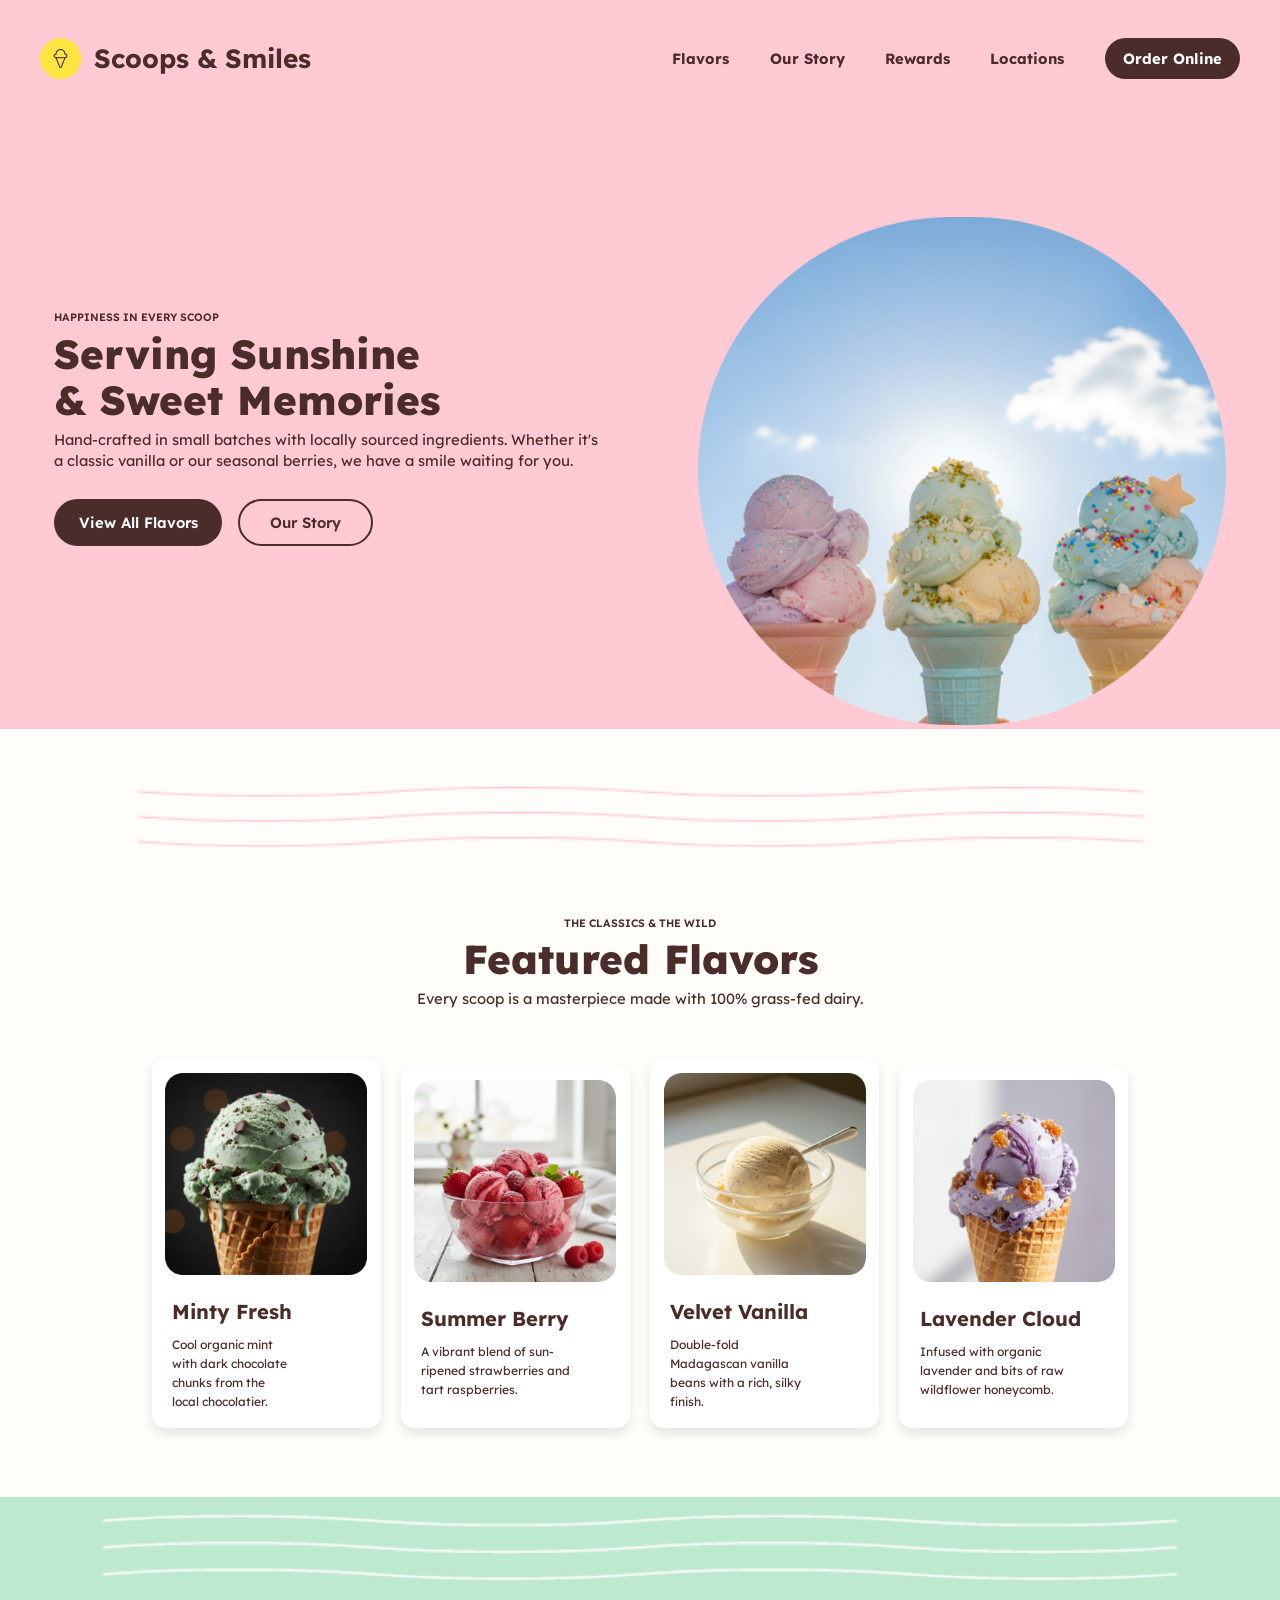
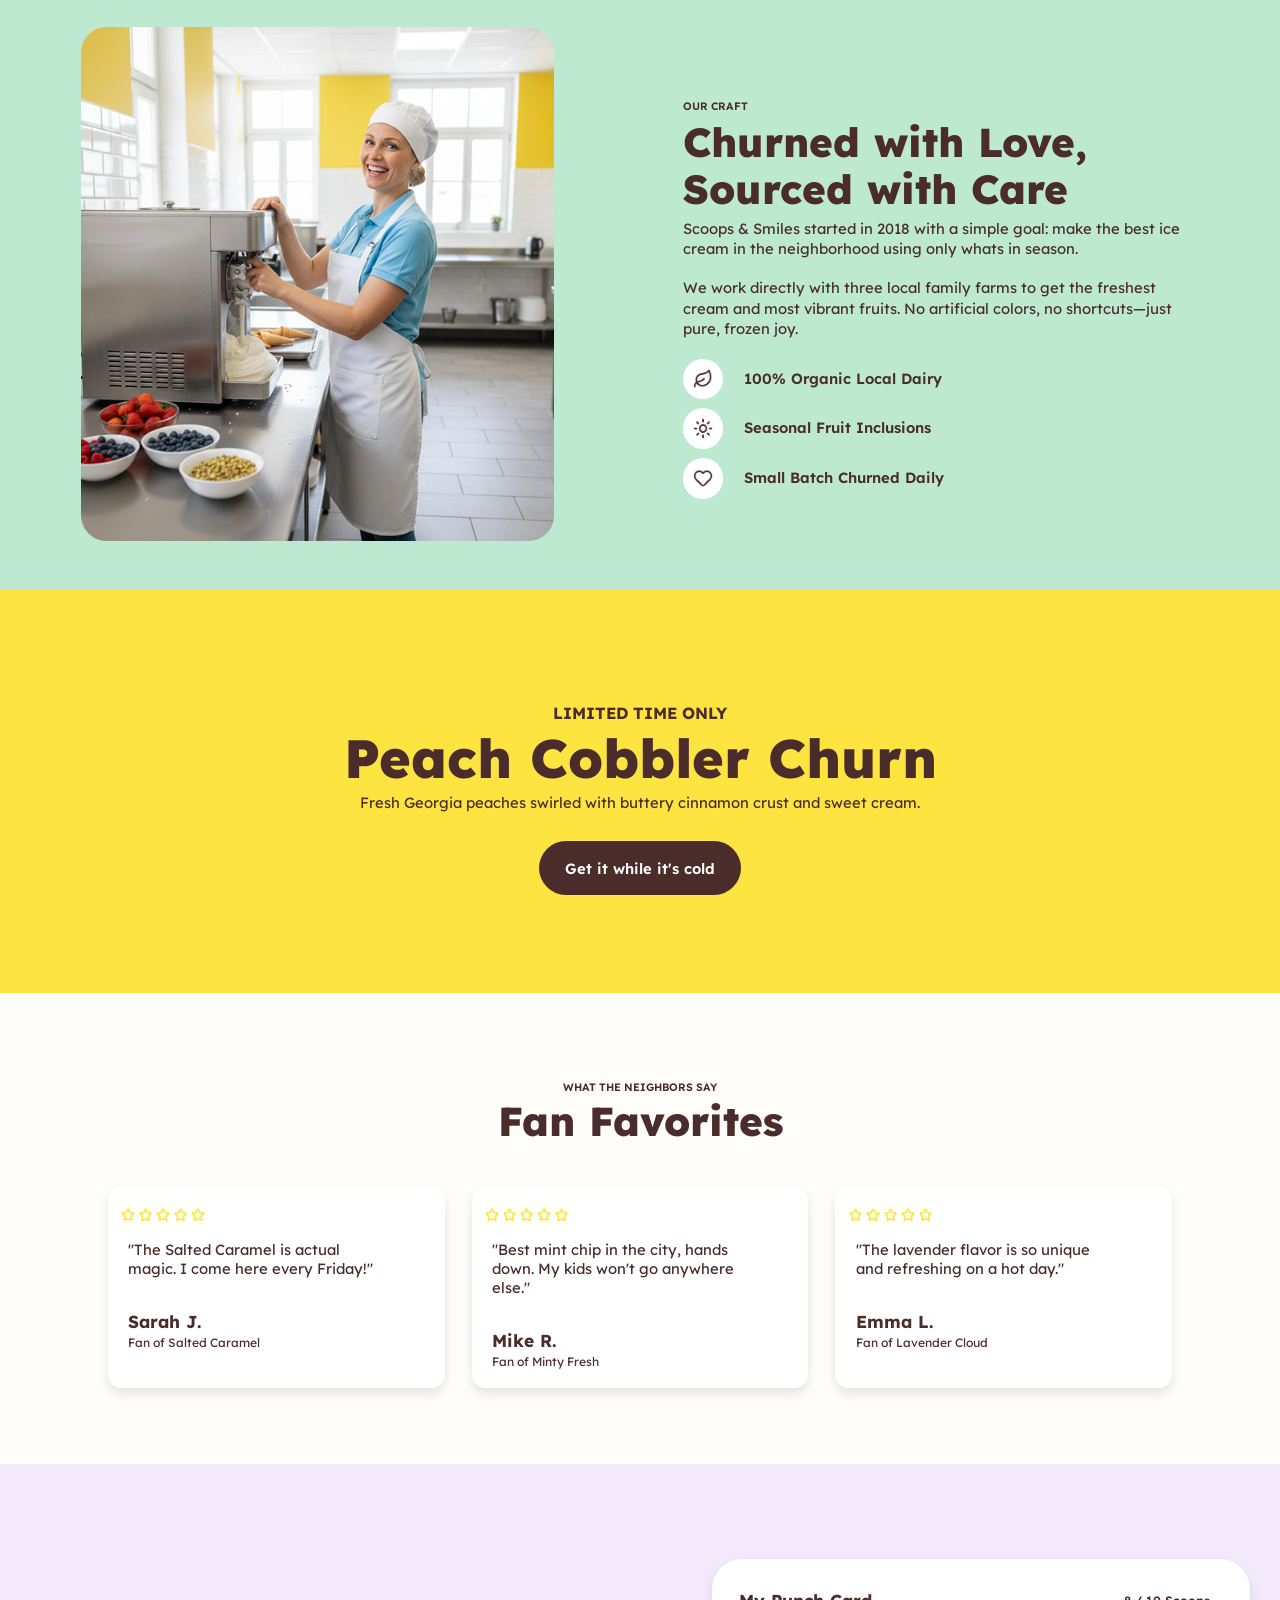
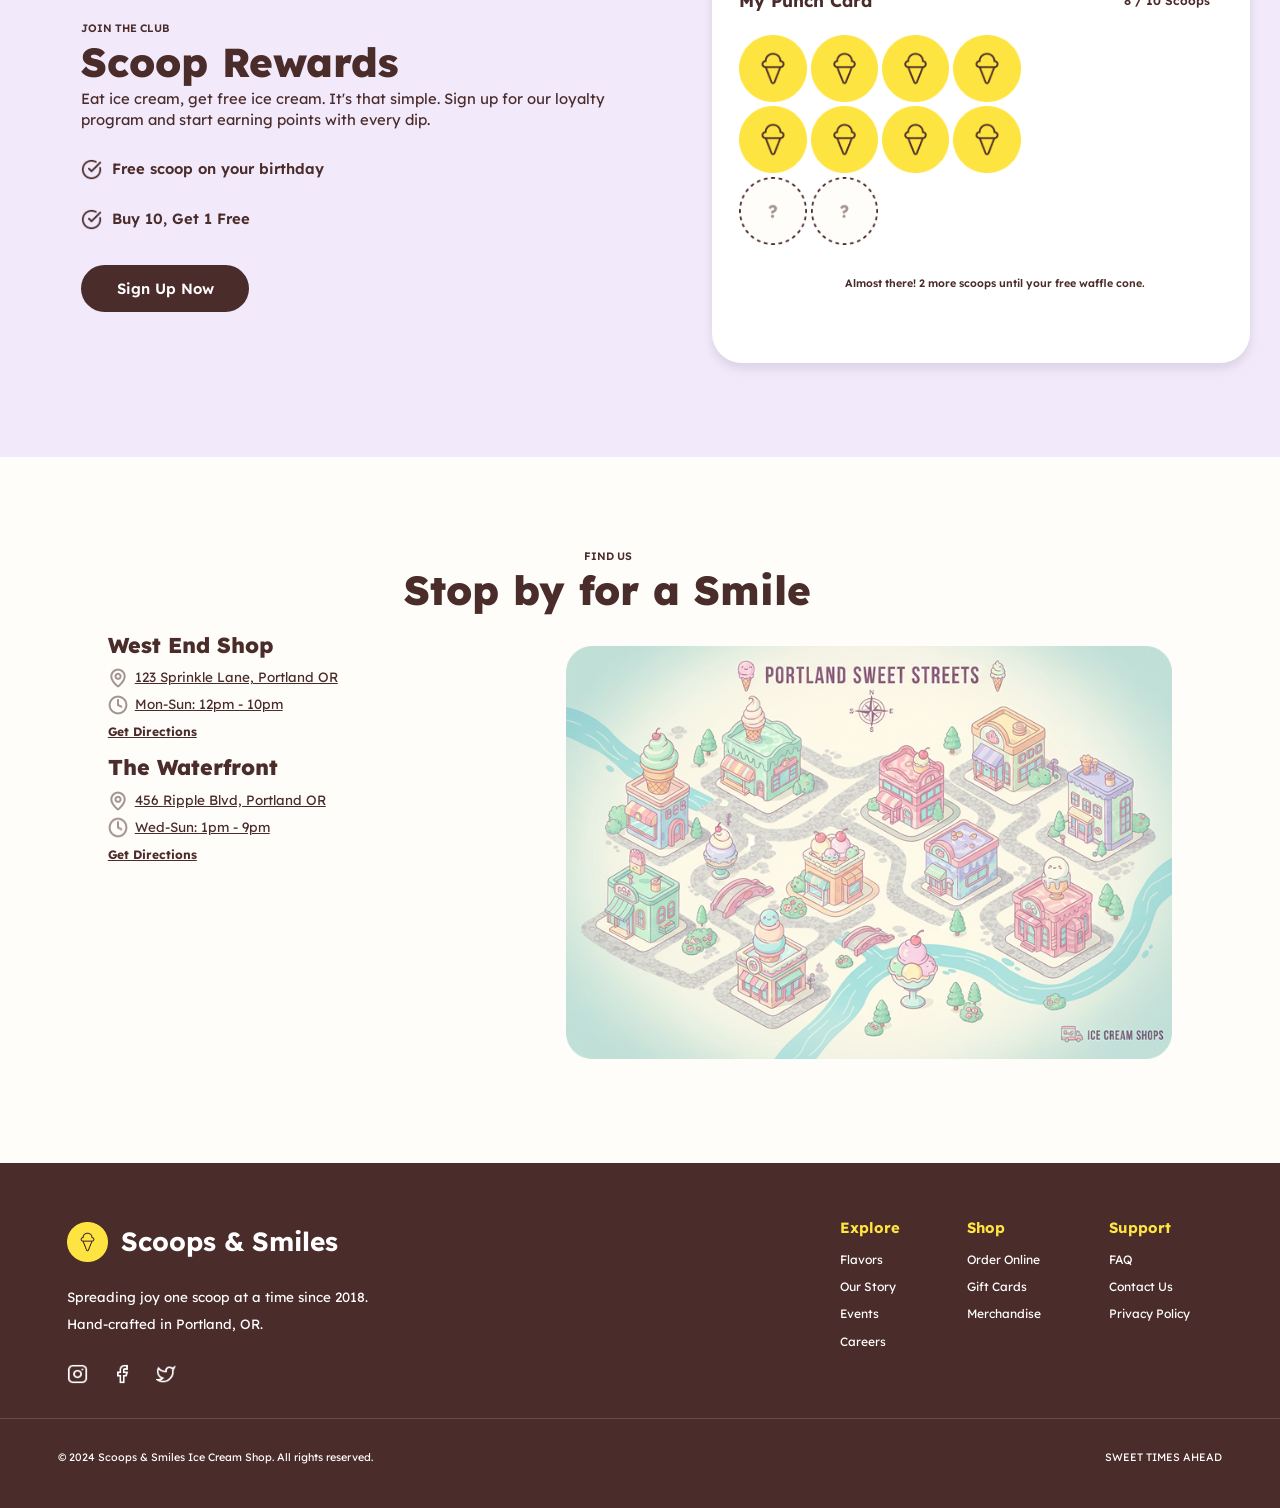
==== commit 1671c73f: "basically done with responsive design" ====
--- a/index.html
+++ b/index.html
@@ -242,7 +242,7 @@
                     <div class="text">
                         <p class="pretext">JOIN THE CLUB</p>
                         <h1 class="main headers">Scoop Rewards</h1>
-                        <p class="description">Eat ice cream, get free ice cream. It's that simple. Sign up for our loyalty program<br>
+                        <p class="description">Eat ice cream, get free ice cream. It's that simple. Sign up for our loyalty program
                         and start earning points with every dip.</p>
 
                         
@@ -345,49 +345,50 @@
 <!--------------------- FOOTER --------------------------->
             <div class="footer-section">
             <!-- siblings so that they sit horizontally in a flexbox-->
-            <div class="footer">
-                <div class="left-section">
-                    <!-- REUSABLE component candidate: footer brand/social block. -->
-                    <div class="heading">
-                        <img src="images/icecream-punch.png" width="30" height="30">
-                        <h2 class="title">Scoops & Smiles</h2>
-                    </div>
-                    <p class="description">Spreading joy one scoop at a time since 2018.<br>
-                    Hand-crafted in Portland, OR.</p>
-                    <div class="socials">
-                        <img src="images/instagram.png" width="15" height="15">
-                        <img src="images/facebook.png" width="15" height="15">
-                        <img src="images/twitter.png" width="15" height="15">
-                    </div>
-                </div>
-
-                <div class="right-section">
-                    <!-- REUSABLE component candidate: footer link column. -->
-                    <div class="one-third">
-                        <h3 class="heading"><b>Explore</b></h3>
-                        <p class="subtext">Flavors</p>
-                        <p class="subtext">Our Story</p>
-                        <p class="subtext">Events</p>
-                        <p class="subtext">Careers</p>
-                    </div>
-                    <div class="one-third">
-                        <h3 class="heading"><b>Shop</b></h3>
-                        <p class="subtext">Order Online</p>
-                        <p class="subtext">Gift Cards</p>
-                        <p class="subtext">Merchandise</p>
-                    </div>
-                    <div class="one-third">
-                        <h3 class="heading"><b>Support</b></h3>
-                        <p class="subtext">FAQ</p>
-                        <p class="subtext">Contact Us</p>
-                        <p class="subtext">Privacy Policy</p>
-                    </div>
-                </div>
-            </div>
-
-            <div class="footer-bottom">
-                <p>© 2024 Scoops & Smiles Ice Cream Shop. All rights reserved.</p>
-                <p>SWEET TIMES AHEAD</p>
+                <div class="footer">
+                    <div class="left-section">
+                        <!-- REUSABLE component candidate: footer brand/social block. -->
+                        <div class="heading">
+                            <img src="images/icecream-punch.png" width="30" height="30">
+                            <h2 class="title">Scoops & Smiles</h2>
+                        </div>
+                        <p class="description">Spreading joy one scoop at a time since 2018.<br>
+                        Hand-crafted in Portland, OR.</p>
+                        <div class="socials">
+                            <img src="images/instagram.png" width="15" height="15">
+                            <img src="images/facebook.png" width="15" height="15">
+                            <img src="images/twitter.png" width="15" height="15">
+                        </div>
+                    </div>
+
+                    <div class="right-section">
+                        <!-- REUSABLE component candidate: footer link column. -->
+                        <div class="one-third">
+                            <h3 class="heading"><b>Explore</b></h3>
+                            <p class="subtext">Flavors</p>
+                            <p class="subtext">Our Story</p>
+                            <p class="subtext">Events</p>
+                            <p class="subtext">Careers</p>
+                        </div>
+                        <div class="one-third">
+                            <h3 class="heading"><b>Shop</b></h3>
+                            <p class="subtext">Order Online</p>
+                            <p class="subtext">Gift Cards</p>
+                            <p class="subtext">Merchandise</p>
+                        </div>
+                        <div class="one-third">
+                            <h3 class="heading"><b>Support</b></h3>
+                            <p class="subtext">FAQ</p>
+                            <p class="subtext">Contact Us</p>
+                            <p class="subtext">Privacy Policy</p>
+                        </div>
+                    </div>
+                </div>
+
+                <div class="footer-bottom">
+                    <p>© 2024 Scoops & Smiles Ice Cream Shop. All rights reserved.</p>
+                    <p>SWEET TIMES AHEAD</p>
+                </div>
             </div>
         </div>
 
--- a/styles5.css
+++ b/styles5.css
@@ -501,7 +501,8 @@
 
 .scoop-rewards .card-container {
     display: flex;
-    
+    flex: 0 1 clamp(320px, 42vw, 560px);
+    max-width: 100%;
 }
 
 .scoop-rewards .card-container .card{
@@ -509,16 +510,12 @@
     border-radius: 30px;
     box-shadow: 0 clamp(4px, 0.421vw, 8px) clamp(8px, 0.842vw, 16px) rgba(0,0,0,0.1);
     overflow: hidden;
-    min-width: 450px;
-    /*min-height: clamp(270px, 28.421vw, 300px); */
-    width: 100%;
-    min-height: 220px;
-    max-height: 450px;
-    margin-right: 20px;
+    width: clamp(320px, 42vw, 560px);
+    max-width: 100%;
     
     margin-top: clamp(70px, 7.368vw, 140px);
     margin-left: 30px;
-    margin-right: clamp(0px, 7.368vw, 100px);
+    margin-right: 30px;
     margin-bottom: clamp(70px, 7.368vw, 140px);
 }
 
@@ -550,32 +547,41 @@
 
 .scoop-rewards .card-container .card .card-content .card-heading .subtext{
     font-size: clamp(8px, 0.842vw, 16px);
-    margin-left: clamp(40px, 4.211vw, 80px);
+    text-align: center;
+    width: 100%;
+    margin-left: 0;
     margin-top: clamp(20px, 2.105vw, 40px);
+    margin-bottom: clamp(20px, 2.105vw, 30px);
+}
+
+.scoop-rewards .card-container .card .card-content .card-heading:last-child {
+    justify-content: center;
+    margin-right: 0;
 }
 
 .scoop-rewards .card-container .card .card-row img {
-    width: clamp(50px, 5.263vw, 100px);
+    width: clamp(65px, 5.263vw, 100px);
 }
 
 .rewards {
     display: flex;
     flex-direction: column;
     align-items: flex-start; /* vertical alignment */
-    padding-top: clamp(80px, 8.421vw, 160px);
-    justify-content: flex-start; /* horizontal alignment */
-    padding-left: clamp(60px, 6.316vw, 120px);
+    margin-top: 0;
+    justify-content: center; /* vertical alignment */
+    margin-left: clamp(60px, 6.316vw, 120px);
     text-align: left;
     min-height: clamp(320px, 33.684vw, 640px);
-    flex: 1 1 clamp(420px, 44.211vw, 840px);
+    /*flex: 1 1 clamp(420px, 44.211vw, 840px);*/
 }
 
 .scoop-rewards{
     display: flex;
-    flex-wrap: wrap;
+    
     justify-content: center;
     background-color: #F2E9FB;
     min-height: clamp(500px, 46.316vw, 800px);
+    gap: clamp(10px, 3vw, 60px);
 }
 
 /*----------------- smile specific overrides ------------*/
@@ -654,7 +660,7 @@
 
 .footer {
     display: flex;
-    flex-wrap: wrap;
+    
     gap: clamp(120px, 36.842vw, 700px);
     padding-left: clamp(50px, 5.263vw, 100px);
     padding-top: clamp(30px, 3.158vw, 60px);
@@ -718,58 +724,21 @@
     font-size: clamp(8px, 0.842vw, 16px);
 }
 
+
+    /* media queries for responsive design */
 @media (max-width: 900px) {
-    .navigation,
-    .serving-sunshine,
-    .churned,
-    .scoop-rewards,
-    .smile,
-    .footer,
-    .footer-section .footer-bottom {
-        justify-content: center;
-    }
-
-    .serving-sunshine,
-    .churned,
-    .smile {
+
+    .navigation {
+        justify-content: center;
+        gap: clamp(20px, 8vw, 60px);
+        padding: 15px 20px;
+    }
+
+    .serving-sunshine {
+        justify-content: center;
+        flex-direction: column-reverse;
         flex-wrap: wrap;
         text-align: center;
-    }
-
-    .navigation {
-        gap: clamp(20px, 8vw, 60px);
-        padding: 15px 20px;
-    }
-
-    .serving-sunshine,
-    .churned,
-    .peach,
-    .fanfaves,
-    .scoop-rewards,
-    .smile {
-        padding-left: 24px;
-        padding-right: 24px;
-    }
-
-    .smile .locations,
-    .smile .image {
-        margin-left: 0;
-        margin-top: 0;
-        padding-left: 0;
-    }
-
-    .footer {
-        gap: 40px;
-        padding-right: 24px;
-    }
-
-
-
-    /* media queries for responsive design */
-@media (max-width: 900px) {
-
-    .serving-sunshine {
-        flex-direction: column-reverse;
         gap: clamp(30px, 1vw, 40px);
         /*max-height: 1000px;*/
         padding-bottom: 32px;
@@ -802,7 +771,10 @@
     }
 
     .churned {
+        justify-content: center;
         gap: clamp(10px, 2vw, 60px);
+        flex-wrap: wrap;
+        text-align: center;
     }
 
     .churned .tips {
@@ -819,16 +791,68 @@
     }
 
     .scoop-rewards {
+        justify-content: center;
         align-items: center;
-        padding-right: 0px;
+        padding-right: 15px;
+        padding-left: 15px;
         margin-right: 0;
-        
-    }
-
+        flex-wrap: wrap;
+        gap: clamp(5px, 0.4vw, 10px);
+    }
+
+    .scoop-rewards .card-container .card {
+        margin-top: clamp(5px, 0.2vw, 10px);
+        margin-bottom: clamp(70px, 7.368vw, 140px);
+    }
+
+    .rewards .reqs {
+        justify-content: center;
+    }
+
+    .rewards {
+        margin-left: 0px;
+    }
+
+
+    .smile {
+        align-items: center;
+        padding-top: clamp(20px, 2vw, 30px);
+        flex-wrap: wrap;
+        text-align: center;
+        justify-content: center;
+        padding-left: 20px;
+        padding-right: 20px;
+    }
+
+    .smile .locations {
+        text-align: center;
+        margin-bottom: clamp(20px, 2vw, 30px);
+
+        margin-left: 0;
     
-
-
-
-}
-
-}
+    }
+    .smile .image {
+        margin-top: 0;
+        padding-left: 0;
+    }
+
+    .footer {
+        gap: clamp(40px, 20vw, 500px);
+        padding-left: clamp(25px, 2vw, 40px);
+        justify-content: center;
+    }
+
+    .footer-section {
+        justify-content: center;
+    }
+
+    .footer-section .footer-bottom {
+        gap: clamp(16px, 5vw, 40px);
+        justify-content: center;
+    }
+
+
+
+}
+
+
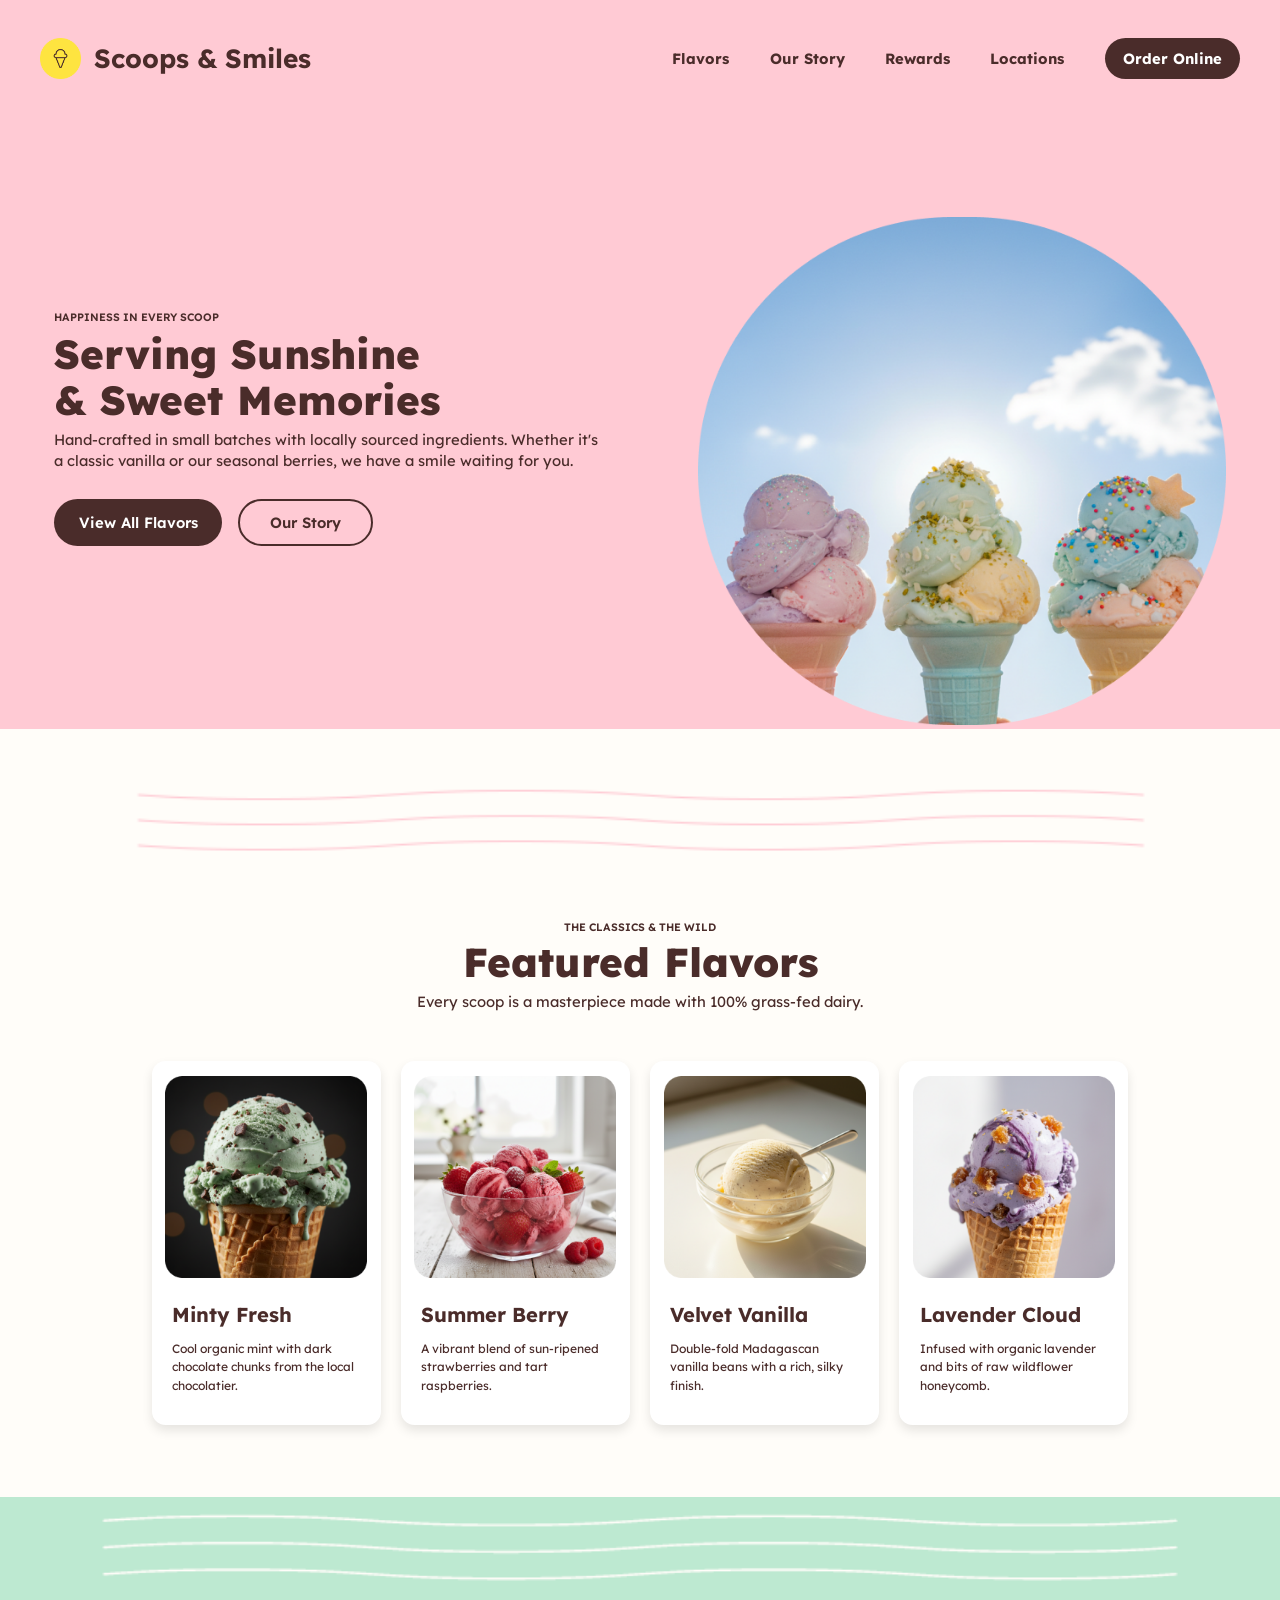
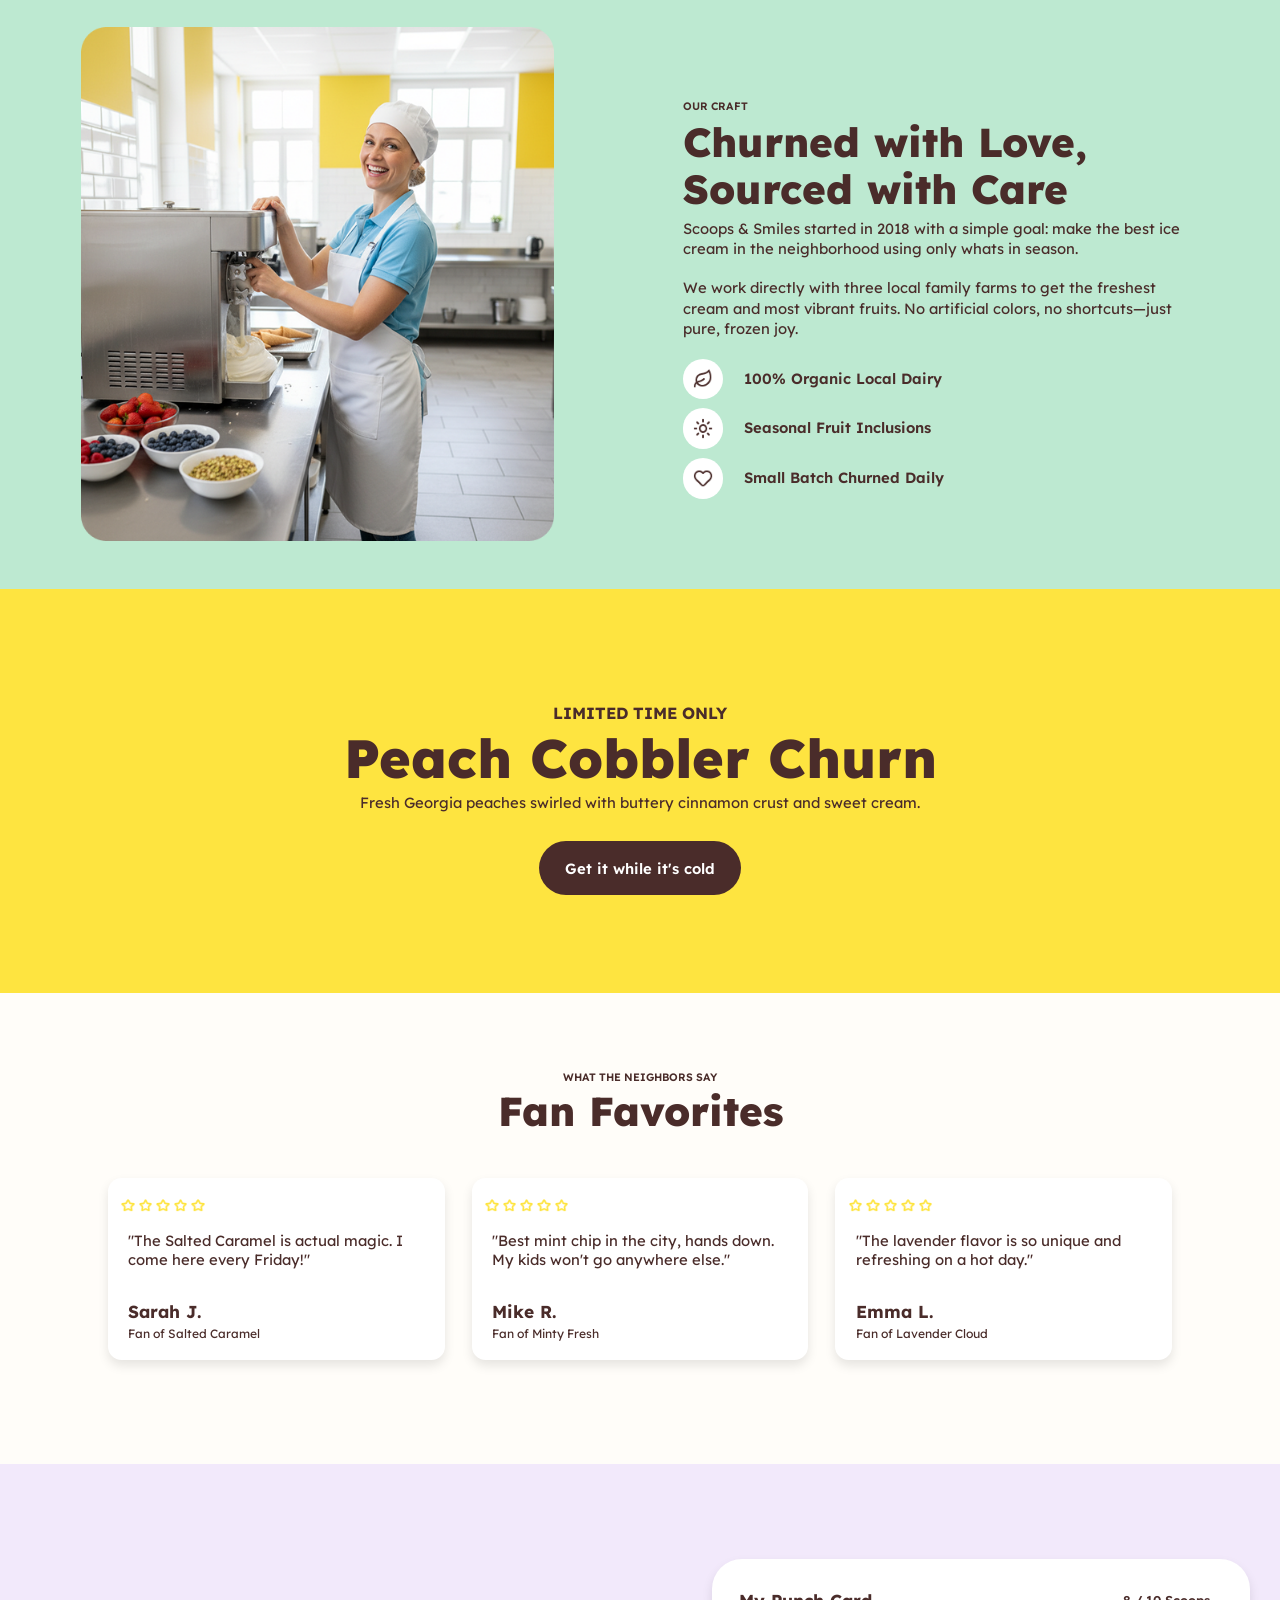
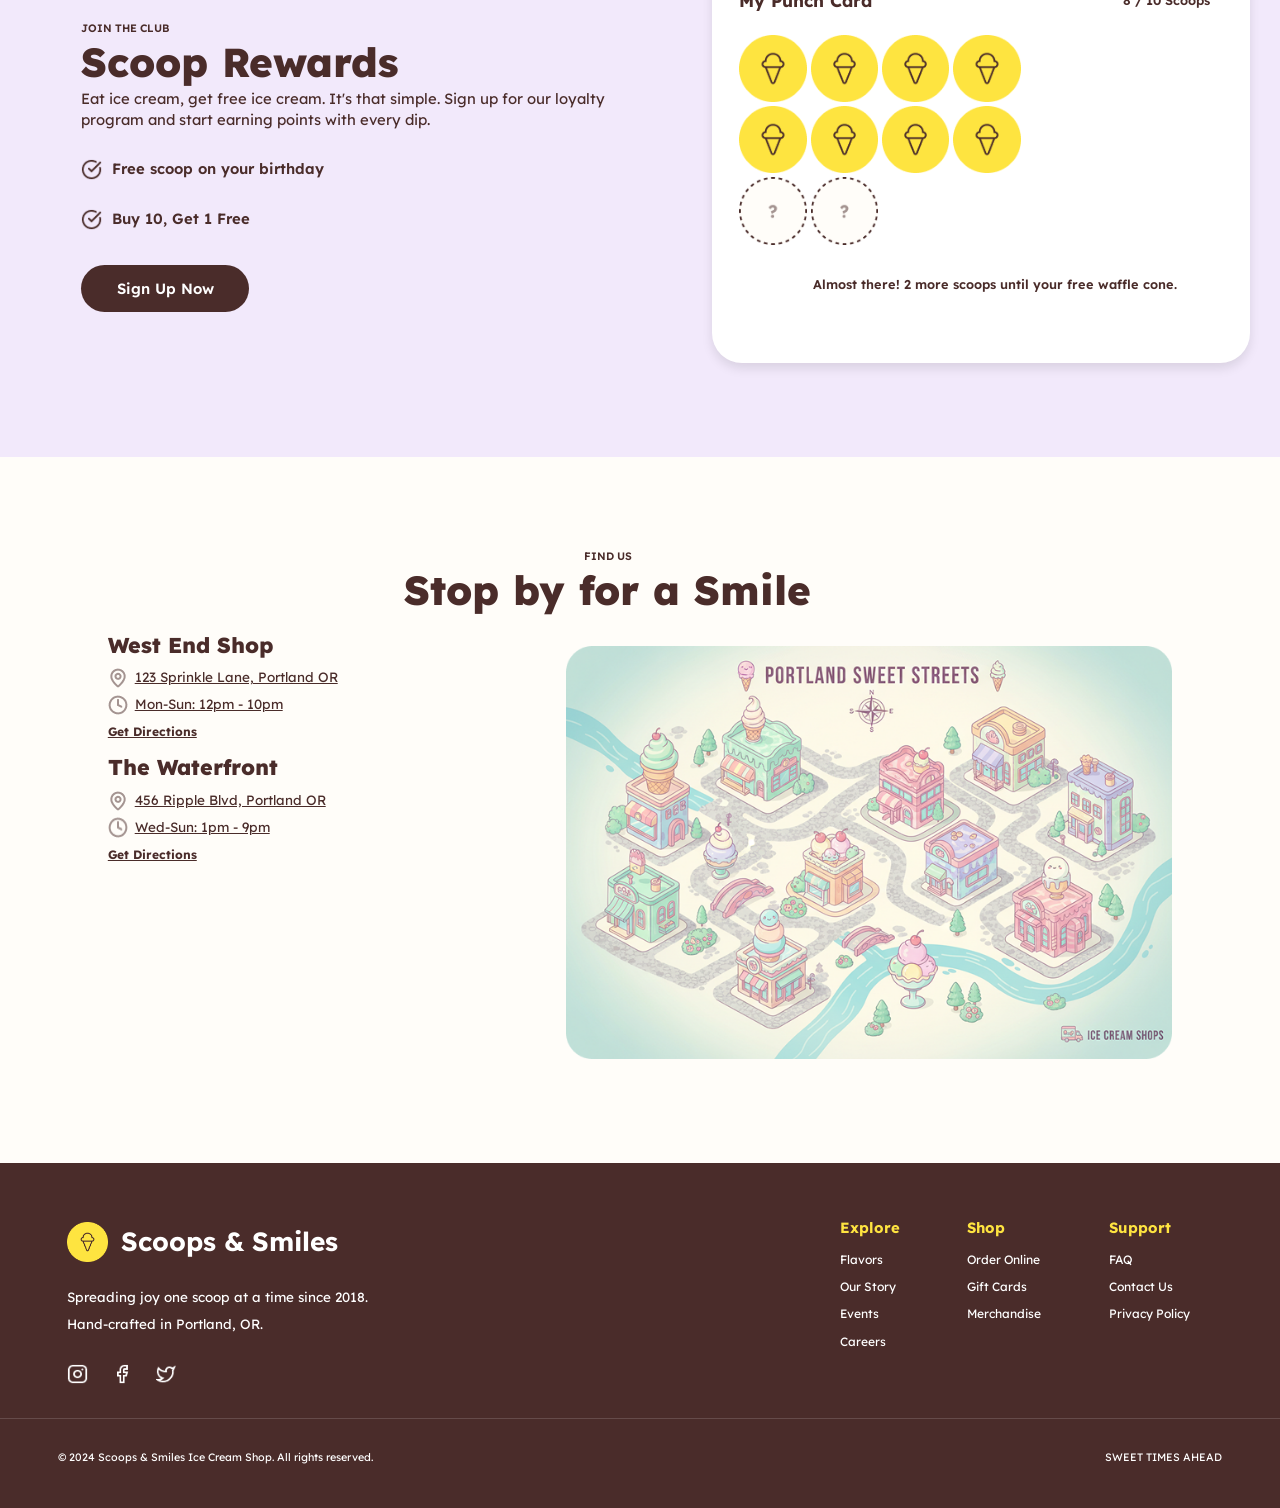
==== commit 8fc495a0: "updating font sizes" ====
--- a/index.html
+++ b/index.html
@@ -69,8 +69,7 @@
                         <img src="images/minty-fresh-thumbnail.png" alt="Mint Ice Cream" width="150">
                         <div class="card-content">
                             <h3 class="card-labels">Minty Fresh</h3>
-                            <p class="card-descriptions">Cool organic mint<br>
-                            with dark chocolate<br>chunks from the<br>local chocolatier.</p>
+                            <p class="card-descriptions">Cool organic mint with dark chocolate chunks from the local chocolatier.</p>
                         </div>
                     </div>
 
@@ -79,8 +78,7 @@
                         <img src="images/summer-berry-thumbnail.png" alt="Summer Berry Ice Cream" width="150">
                         <div class="card-content">
                             <h3 class="card-labels">Summer Berry</h3>
-                            <p class="card-descriptions">A vibrant blend of sun-<br>ripened strawberries and<br>
-                            tart raspberries.</p>
+                            <p class="card-descriptions">A vibrant blend of sun-ripened strawberries and tart raspberries.</p>
                         </div>
                     </div>
 
@@ -89,8 +87,7 @@
                         <img src="images/velvet-vanilla-thumbnail.png" alt="Velvet Vanilla Ice Cream" width="150">
                         <div class="card-content">
                             <h3 class="card-labels">Velvet Vanilla</h3>
-                            <p class="card-descriptions">Double-fold<br>Madagascan vanilla<br>
-                            beans with a rich, silky<br>finish.</p>
+                            <p class="card-descriptions">Double-fold Madagascan vanilla beans with a rich, silky finish.</p>
                         </div>
                     </div>
 
@@ -99,8 +96,7 @@
                         <img src="images/lavender-cloud-thumbnail.png" alt="Lavender Cloud Ice Cream" width="150">
                         <div class="card-content">
                             <h3 class="card-labels">Lavender Cloud</h3>
-                            <p class="card-descriptions">Infused with organic<br>lavender and bits of raw<br>
-                            wildflower honeycomb.</p>
+                            <p class="card-descriptions">Infused with organic lavender and bits of raw wildflower honeycomb.</p>
                         </div>
                     </a>
                 </div>
@@ -191,8 +187,7 @@
                             <img src="images/star.png" alt="Five stars" width="10">
                         </div>
                         <div class="card-content">
-                            <p class="card-descriptions">"The Salted Caramel is actual<br>
-                            magic. I come here every Friday!"</p>
+                            <p class="card-descriptions">"The Salted Caramel is actual magic. I come here every Friday!"</p>
                             <h3 class="card-labels">Sarah J.</h3>
                             <p class="card-subtext">Fan of Salted Caramel</p>
                         </div>
@@ -207,8 +202,7 @@
                             <img src="images/star.png" alt="Five stars" width="10">
                         </div>
                         <div class="card-content">
-                            <p class="card-descriptions">"Best mint chip in the city, hands<br>
-                            down. My kids won't go anywhere<br>else."</p>
+                            <p class="card-descriptions">"Best mint chip in the city, hands down. My kids won't go anywhere else."</p>
                             <h3 class="card-labels">Mike R.</h3>
                             <p class="card-subtext">Fan of Minty Fresh</p>
                         </div>
@@ -223,8 +217,7 @@
                             <img src="images/star.png" alt="Five stars" width="10">
                         </div>
                         <div class="card-content">
-                            <p class="card-descriptions">"The lavender flavor is so unique<br>
-                            and refreshing on a hot day."</p>
+                            <p class="card-descriptions">"The lavender flavor is so unique and refreshing on a hot day."</p>
                             <h3 class="card-labels">Emma L.</h3>
                             <p class="card-subtext">Fan of Lavender Cloud</p>
                         </div>
--- a/styles5.css
+++ b/styles5.css
@@ -81,7 +81,6 @@
     display: flex;
     /*flex-wrap: wrap;*/
     font-family: "Lexend Deca", sans-serif;
-    font-optical-sizing: auto;
     font-style: normal;
     gap: clamp(10px, 26.316vw, 500px);
     padding: clamp(10px, 1.579vw, 30px) clamp(30px, 3.158vw, 60px);
@@ -265,6 +264,7 @@
     text-align: left;
     font-size: clamp(11px, 1.158vw, 22px);
     margin-left: clamp(15px, 1.579vw, 30px);
+    margin-right: clamp(15px, 1.579vw, 30px);
 }
 
 .flavors .card-container .card .card-content .card-labels{
@@ -409,10 +409,11 @@
     flex-wrap: wrap;
     gap: clamp(20px, 2.105vw, 40px);
     text-align: left;
-    margin-top: clamp(30px, 3.158vw, 60px);
+    margin-top: clamp(25px, 3.158vw, 60px);
     align-items: stretch;
     justify-content: center;
     width: 100%;
+    margin-bottom: clamp(30px, 3vw, 50px);
 }
 
 .fanfaves .card-container .card{
@@ -432,7 +433,7 @@
 }
 
 .fanfaves .card-container .card .image-star img {
-    width: clamp(10px, 1.053vw, 20px);
+    width: clamp(10px, 1.053vw, 40px);
 }
 
 .fanfaves .card-container .card .card-content{
@@ -444,6 +445,7 @@
     text-align: left;
     font-size: clamp(11px, 1.158vw, 22px);
     margin-left: clamp(15px, 1.579vw, 30px);
+    margin-right: clamp(15px, 1.579vw, 30px);
     margin-bottom: clamp(5px, 0.526vw, 10px);
     flex-grow: 1;
 }
@@ -542,11 +544,11 @@
 }
 
 .scoop-rewards .card-container .card .card-content .card-heading .side-text{
-    font-size: clamp(9px, 0.947vw, 18px);
+    font-size: clamp(10px, 1vw, 18px);
 }
 
 .scoop-rewards .card-container .card .card-content .card-heading .subtext{
-    font-size: clamp(8px, 0.842vw, 16px);
+    font-size: clamp(10px, 1vw, 16px);
     text-align: center;
     width: 100%;
     margin-left: 0;
@@ -724,14 +726,27 @@
     font-size: clamp(8px, 0.842vw, 16px);
 }
 
-
+/* min size for accessaility is 16 to 18*/
     /* media queries for responsive design */
 @media (max-width: 900px) {
 
     .navigation {
-        justify-content: center;
-        gap: clamp(20px, 8vw, 60px);
+        flex-wrap: wrap;
+        justify-content: center;
+        gap: clamp(20px, 4vw, 50px);
         padding: 15px 20px;
+        
+    }
+    .navigation .navbar {
+        width: 100%;
+    }
+    .navigation .navbar ul{
+        gap: clamp(16px, 5vw, 40px);
+        justify-content: center;
+    }
+
+    .navigation .navbar .button {
+        width: clamp(150px, 15vw, 250px)
     }
 
     .serving-sunshine {
@@ -744,10 +759,19 @@
         padding-bottom: 32px;
         
     }
+    .serving-sunshine .description {
+        line-height: 16px;
+    }
 
     .serving-sunshine .buttons{
         justify-content: center; 
         padding-bottom: 50px;
+        
+    }
+
+    .serving-sunshine .buttons .btn,
+    .serving-sunshine .buttons .btn2 {
+        width: clamp(200px, 15vw, 300px);
     }
 
     .serving-sunshine .image img {
@@ -755,6 +779,10 @@
     }
     .serving-sunshine .image {
         padding-top: clamp(25px, 10vw, 40px);
+    }
+
+    .flavors .card-container .card .card-content .card-descriptions{
+        line-height: 18px;
     }
 
     .churned .text{
@@ -764,6 +792,7 @@
 
     .churned .text .description {
         text-align: center;
+        line-height: 18px;
     }
 
     .churned .image {
@@ -779,10 +808,23 @@
 
     .churned .tips {
         justify-content: center;
+        font-size: clamp(14px, 3vw, 17px);
     }
 
     .churned .main.headers {
         margin-bottom: 10px;
+    }
+
+    .peach .text .description {
+        line-height: 16px;
+    }
+
+    .fanfaves .card-container .card .image-star{
+        margin-left: clamp(15px, 1.2vw, 20px);
+    }
+
+    .fanfaves .card-container .card .image-star img {
+        width: clamp(15px, 2vw, 40px);
     }
 
     .rewards {
@@ -804,9 +846,29 @@
         margin-top: clamp(5px, 0.2vw, 10px);
         margin-bottom: clamp(70px, 7.368vw, 140px);
     }
+    .scoop-rewards .card-container .card .card-content .card-heading{
+        font-size: clamp(14px, 3vw, 17px);
+    }
+    .scoop-rewards .card-container .card .card-content .card-heading .side-text{
+        text-align: right;
+    }
 
     .rewards .reqs {
         justify-content: center;
+    }
+
+    .rewards .description{
+        margin-top: 8px;
+        line-height: 18px;
+    }
+
+    .rewards .buttons .btn{
+        width: clamp(200px, 15vw, 300px);
+        font-size: clamp(14px, 3vw, 17px);
+    }
+
+    .rewards .reqs{
+        font-size: clamp(14px, 3vw, 17px);
     }
 
     .rewards {
@@ -827,9 +889,12 @@
     .smile .locations {
         text-align: center;
         margin-bottom: clamp(20px, 2vw, 30px);
-
+        line-height: 16px;
         margin-left: 0;
     
+    }
+    .smile .directions{
+        margin-bottom: clamp(20px, 2vw, 30px);
     }
     .smile .image {
         margin-top: 0;
@@ -846,13 +911,55 @@
         justify-content: center;
     }
 
+    .footer .right-section{
+        gap: clamp(25px, 4vw, 50px); 
+    }
+
     .footer-section .footer-bottom {
         gap: clamp(16px, 5vw, 40px);
         justify-content: center;
     }
 
-
-
-}
-
-
+    /* Keep supporting text readable on tablet and smaller screens. */
+    .pretext,
+    .description,
+    .navigation .navbar ul,
+    .serving-sunshine .buttons .btn,
+    .serving-sunshine .buttons .btn2,
+    .flavors .card-container .card .card-content,
+    .flavors .card-container .card .card-content .card-descriptions,
+    .churned .text,
+    .peach .text .pretext,
+    .fanfaves .card-container .card .card-content,
+    .fanfaves .card-container .card .card-content .card-subtext,
+    .rewards .description,
+    .scoop-rewards .card-container .card .card-content,
+    .scoop-rewards .card-container .card .card-content .card-heading .side-text,
+    .scoop-rewards .card-container .card .card-content .card-heading .subtext,
+    .smile .locations .address,
+    .smile .locations .directions,
+    .footer .left-section .description,
+    .footer .right-section,
+    .footer-section .footer-bottom {
+        font-size: clamp(16px, 2vw, 18px);
+    }
+
+    /* Preserve a clear type hierarchy above the supporting copy. */
+    .navigation .heading,
+    .flavors .card-container .card .card-content .card-labels,
+    .smile .locations .location,
+    .footer .right-section .heading {
+        font-size: clamp(20px, 2.8vw, 26px);
+    }
+
+    .main.headers {
+        font-size: clamp(34px, 6vw, 48px);
+    }
+
+    .peach .main.headers {
+        font-size: clamp(40px, 7vw, 54px);
+    }
+
+
+
+}
